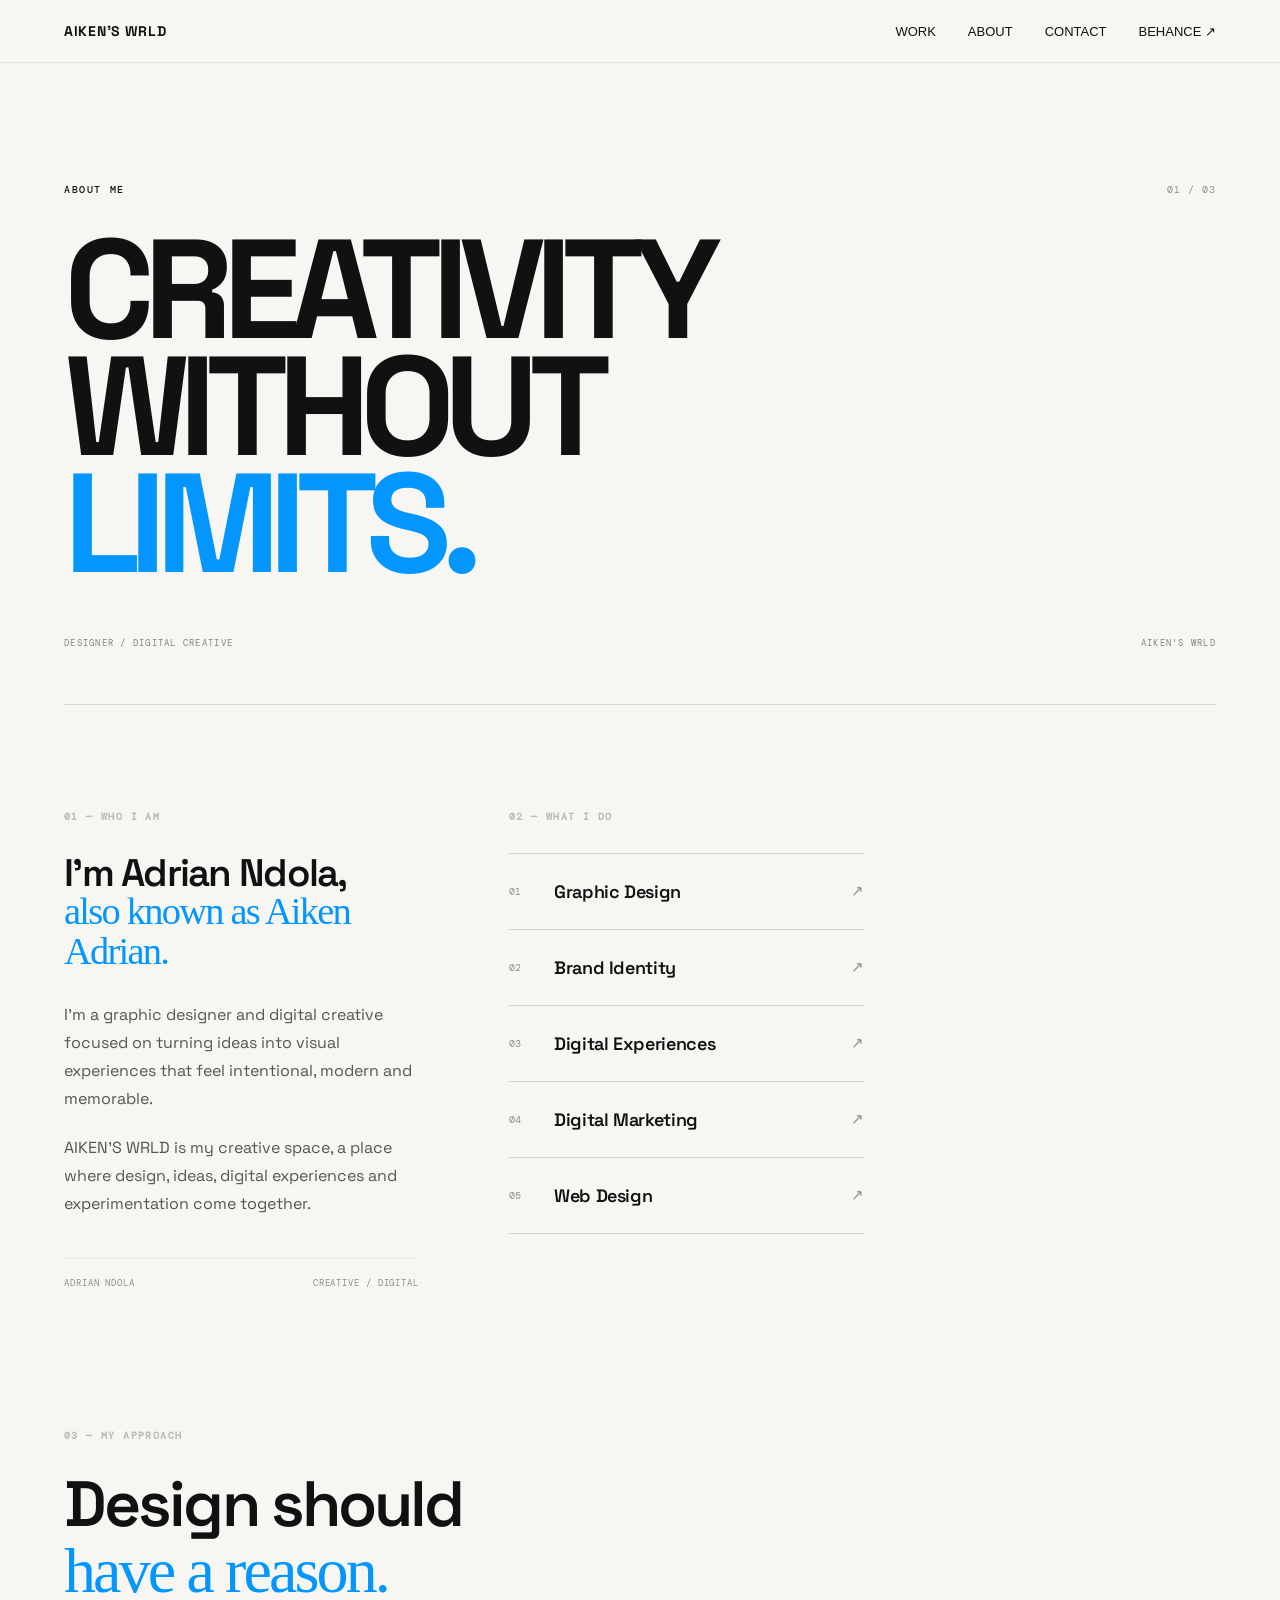
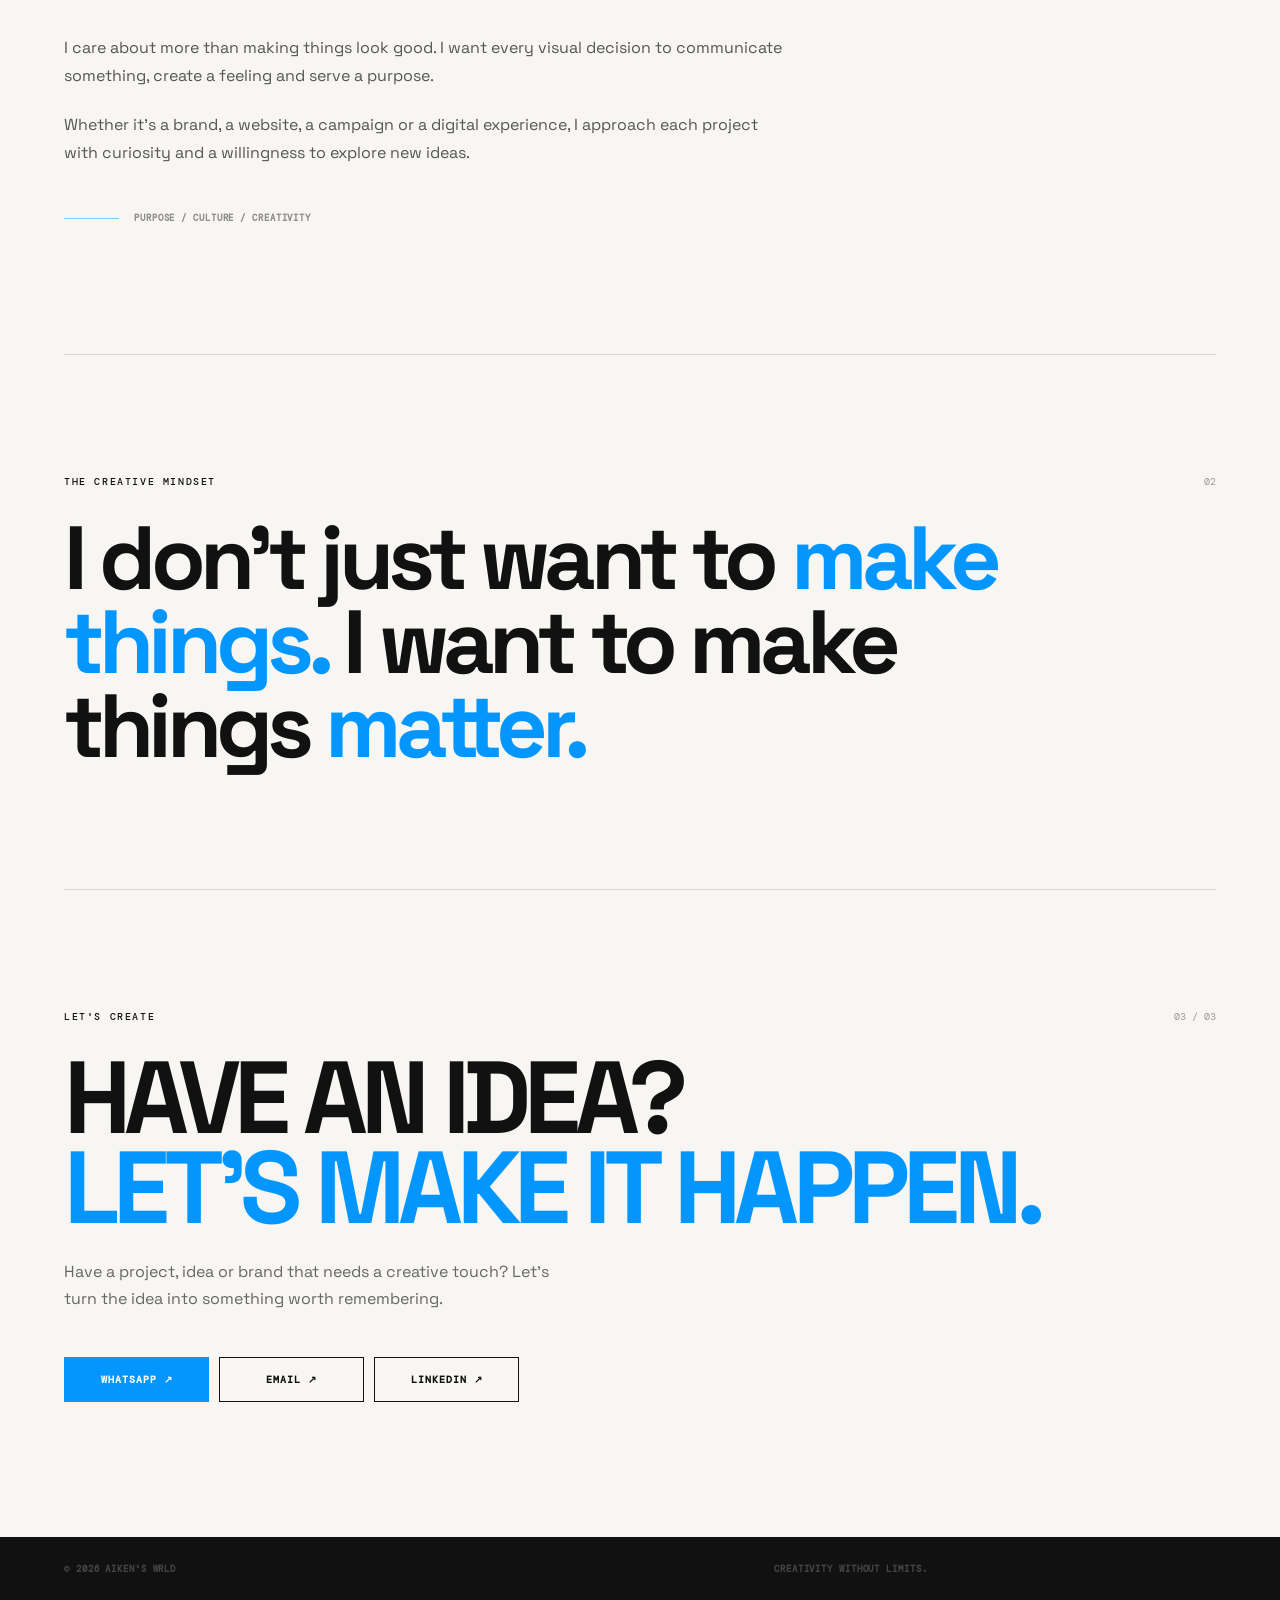
==== about.html @ 43f6fae1 "Add files via upload" ====
<!DOCTYPE html>
<html lang="en">

<head>

    <meta charset="UTF-8">

    <meta name="viewport" content="width=device-width, initial-scale=1.0">

    <title>About — AIKEN'S WRLD</title>

    <meta
        name="description"
        content="About Adrian Ndola — graphic designer and digital creative behind AIKEN'S WRLD."
    >

    <link rel="preconnect" href="https://fonts.googleapis.com">
    <link rel="preconnect" href="https://fonts.gstatic.com" crossorigin>

    <link
        href="https://fonts.googleapis.com/css2?family=DM+Mono:wght@400;500&family=Space+Grotesk:wght@400;500;600;700&display=swap"
        rel="stylesheet"
    >

    <link rel="stylesheet" href="style.css">

</head>


<body>

    <!-- =========================
         NAVIGATION
    ========================= -->

    <header class="navbar">

        <a href="index.html" class="logo">
            <span>AIKEN'S WRLD</span>
        </a>

        <nav>

            <a href="index.html">
                WORK
            </a>

            <a href="about.html" class="active">
                ABOUT
            </a>

            <a href="contact.html">
                CONTACT
            </a>

            <a
                href="https://www.behance.net/adrianndola"
                target="_blank"
                rel="noopener noreferrer"
            >
                BEHANCE ↗
            </a>

        </nav>

    </header>


    <!-- =========================
         ABOUT PAGE
    ========================= -->

    <main>

        <section class="about-page">

            <!-- HERO -->

            <div class="about-intro">

                <div class="intro-top">

                    <p class="eyebrow">
                        ABOUT ME
                    </p>

                    <span class="intro-number">
                        01 / 03
                    </span>

                </div>

                <h1>
                    CREATIVITY<br>
                    WITHOUT<br>
                    <em>LIMITS.</em>
                </h1>

                <div class="intro-bottom">

                    <p>
                        DESIGNER / DIGITAL CREATIVE
                    </p>

                    <span>
                        AIKEN'S WRLD
                    </span>

                </div>

            </div>


            <!-- CONTENT -->

            <div class="about-content">


                <!-- WHO I AM -->

                <div class="about-block who-block">

                    <p class="about-label">
                        01 — WHO I AM
                    </p>

                    <h2>
                        I'm Adrian Ndola,
                        <em>also known as Aiken Adrian.</em>
                    </h2>

                    <p>
                        I'm a graphic designer and digital creative focused on
                        turning ideas into visual experiences that feel
                        intentional, modern and memorable.
                    </p>

                    <p>
                        AIKEN'S WRLD is my creative space, a place where
                        design, ideas, digital experiences and experimentation
                        come together.
                    </p>

                    <div class="signature-line">

                        <span>
                            ADRIAN NDOLA
                        </span>

                        <span>
                            CREATIVE / DIGITAL
                        </span>

                    </div>

                </div>


                <!-- WHAT I DO -->

                <div class="about-block">

                    <p class="about-label">
                        02 — WHAT I DO
                    </p>

                    <div class="skills">

                        <div class="skill">

                            <span>01</span>

                            <h3>
                                Graphic Design
                            </h3>

                            <span class="skill-arrow">
                                ↗
                            </span>

                        </div>


                        <div class="skill">

                            <span>02</span>

                            <h3>
                                Brand Identity
                            </h3>

                            <span class="skill-arrow">
                                ↗
                            </span>

                        </div>


                        <div class="skill">

                            <span>03</span>

                            <h3>
                                Digital Experiences
                            </h3>

                            <span class="skill-arrow">
                                ↗
                            </span>

                        </div>


                        <div class="skill">

                            <span>04</span>

                            <h3>
                                Digital Marketing
                            </h3>

                            <span class="skill-arrow">
                                ↗
                            </span>

                        </div>


                        <div class="skill">

                            <span>05</span>

                            <h3>
                                Web Design
                            </h3>

                            <span class="skill-arrow">
                                ↗
                            </span>

                        </div>

                    </div>

                </div>


                <!-- APPROACH -->

                <div class="about-block approach-block">

                    <p class="about-label">
                        03 — MY APPROACH
                    </p>

                    <h2>
                        Design should
                        <em>have a reason.</em>
                    </h2>

                    <p>
                        I care about more than making things look good.
                        I want every visual decision to communicate something,
                        create a feeling and serve a purpose.
                    </p>

                    <p>
                        Whether it's a brand, a website, a campaign or a
                        digital experience, I approach each project with
                        curiosity and a willingness to explore new ideas.
                    </p>

                    <div class="approach-line">

                        <span></span>

                        <strong>
                            PURPOSE / CULTURE / CREATIVITY
                        </strong>

                    </div>

                </div>

            </div>

        </section>


        <!-- =========================
             CREATIVE STATEMENT
        ========================= -->

        <section class="statement">

            <div class="statement-number">
                02
            </div>

            <p class="eyebrow">
                THE CREATIVE MINDSET
            </p>

            <h2>
                I don't just want to
                <em>make things.</em>
                I want to make things
                <em>matter.</em>
            </h2>

        </section>


        <!-- =========================
             CTA
        ========================= -->

        <section class="about-cta">

            <div class="cta-top">

                <p class="eyebrow">
                    LET'S CREATE
                </p>

                <span>
                    03 / 03
                </span>

            </div>

            <h2>
                HAVE AN IDEA?<br>
                <em>LET'S MAKE IT HAPPEN.</em>
            </h2>

            <p class="cta-description">
                Have a project, idea or brand that needs a creative touch?
                Let's turn the idea into something worth remembering.
            </p>

            <div class="cta-buttons">

                <a
                    href="https://wa.me/254794624359"
                    target="_blank"
                    rel="noopener noreferrer"
                    class="cta-button primary"
                >
                    WHATSAPP ↗
                </a>


                <a
                    href="mailto:thecreativeaiken@gmail.com?subject=Project Inquiry"
                    class="cta-button"
                >
                    EMAIL ↗
                </a>


                <a
                    href="https://www.linkedin.com/in/adrian-ndola-awour-3a61433a2/"
                    target="_blank"
                    rel="noopener noreferrer"
                    class="cta-button"
                >
                    LINKEDIN ↗
                </a>

            </div>

        </section>

    </main>


    <!-- =========================
         FOOTER
    ========================= -->

    <footer>

        <p>
            © 2026 AIKEN'S WRLD
        </p>

        <p>
            CREATIVITY WITHOUT LIMITS.
        </p>

        <a href="index.html">
            BACK TO WORK ↑
        </a>

    </footer>


    <!-- =========================
         ABOUT PAGE STYLES
    ========================= -->

    <style>

        /* =========================
           PAGE BASE
        ========================= */

        .about-page {
            width: 90%;
            max-width: 1280px;
            margin: 0 auto;
            padding: 120px 0 130px;
        }


        /* =========================
           NAVIGATION
        ========================= */

        .navbar nav a {
            transition:
                opacity 0.3s ease,
                color 0.3s ease;
        }

        .navbar nav a:hover {
            opacity: 1;
        }

        .navbar nav a.active {
            opacity: 1;
            position: relative;
        }

        .navbar nav a.active::after {
            content: "";
            position: absolute;
            left: 0;
            right: 0;
            bottom: -7px;
            height: 1px;
            background: #0396ff;
        }


        /* =========================
           HERO
        ========================= */

        .about-intro {
            position: relative;
            border-bottom: 1px solid rgba(17, 17, 17, 0.14);
            padding-bottom: 55px;
            margin-bottom: 105px;
        }

        .intro-top,
        .intro-bottom {
            display: flex;
            align-items: center;
            justify-content: space-between;
        }

        .eyebrow,
        .about-label,
        .intro-number,
        .intro-bottom,
        .signature-line,
        .approach-line,
        .statement-number,
        .cta-top span {
            font-family: "DM Mono", monospace;
        }

        .eyebrow {
            margin: 0;
            font-size: 10px;
            letter-spacing: 0.16em;
            font-weight: 500;
        }

        .intro-number {
            font-size: 10px;
            letter-spacing: 0.1em;
            opacity: 0.45;
        }

        .about-intro h1 {
            margin: 35px 0 55px;

            font-family: "Space Grotesk", sans-serif;
            font-size: clamp(65px, 11vw, 165px);
            line-height: 0.83;
            letter-spacing: -0.075em;
            font-weight: 700;
        }

        .about-intro h1 em {
            color: #0396ff;
            font-style: normal;
        }

        .intro-bottom {
            font-size: 9px;
            letter-spacing: 0.14em;
            opacity: 0.5;
        }

        .intro-bottom p {
            margin: 0;
        }


        /* =========================
           CONTENT GRID
        ========================= */

        .about-content {
            display: grid;
            grid-template-columns: 1fr 1fr;
            gap: 115px 90px;
        }

        .about-block {
            max-width: 560px;
        }

        .about-label {
            margin: 0 0 30px;
            font-size: 10px;
            letter-spacing: 0.14em;
            opacity: 0.45;
        }

        .about-block h2 {
            margin: 0 0 30px;

            font-family: "Space Grotesk", sans-serif;
            font-size: clamp(31px, 3vw, 43px);
            line-height: 1.03;
            letter-spacing: -0.045em;
            font-weight: 600;
        }

        .about-block h2 em {
            color: #0396ff;
            font-style: normal;
        }

        .about-block p:not(.about-label) {
            margin: 0 0 21px;

            font-family: "Space Grotesk", sans-serif;
            font-size: 16px;
            line-height: 1.75;
            color: #555;
        }


        /* =========================
           SIGNATURE
        ========================= */

        .signature-line {
            display: flex;
            justify-content: space-between;
            gap: 20px;

            margin-top: 40px;
            padding-top: 18px;

            border-top: 1px solid rgba(17, 17, 17, 0.12);

            font-size: 9px;
            letter-spacing: 0.1em;
            opacity: 0.45;
        }


        /* =========================
           SKILLS
        ========================= */

        .skills {
            border-top: 1px solid rgba(17, 17, 17, 0.15);
        }

        .skill {
            display: grid;
            grid-template-columns: 45px 1fr 25px;
            align-items: center;

            min-height: 76px;

            border-bottom: 1px solid rgba(17, 17, 17, 0.15);

            transition:
                padding 0.35s ease,
                background 0.35s ease;
        }

        .skill:hover {
            padding-left: 14px;
            padding-right: 14px;
            background: #111;
            color: #fff;
        }

        .skill > span:first-child {
            font-family: "DM Mono", monospace;
            font-size: 10px;
            opacity: 0.45;
        }

        .skill h3 {
            margin: 0;

            font-family: "Space Grotesk", sans-serif;
            font-size: 18px;
            font-weight: 600;
            letter-spacing: -0.02em;
        }

        .skill-arrow {
            font-family: "DM Mono", monospace;
            font-size: 15px;
            text-align: right;
            opacity: 0.45;
            transition: transform 0.3s ease;
        }

        .skill:hover .skill-arrow {
            transform: translate(3px, -3px);
            opacity: 1;
        }


        /* =========================
           APPROACH
        ========================= */

        .approach-block {
            grid-column: 1 / -1;
            max-width: 720px;
            padding-top: 25px;
        }

        .approach-block h2 {
            font-size: clamp(42px, 5vw, 68px);
            max-width: 700px;
        }

        .approach-line {
            display: flex;
            align-items: center;
            gap: 15px;

            margin-top: 45px;

            font-size: 9px;
            letter-spacing: 0.1em;
            opacity: 0.45;
        }

        .approach-line span {
            width: 55px;
            height: 1px;
            background: #0396ff;
        }


        /* =========================
           STATEMENT
        ========================= */

        .statement {
            position: relative;

            width: 90%;
            max-width: 1280px;
            margin: 0 auto;

            padding: 120px 0;

            border-top: 1px solid rgba(17, 17, 17, 0.14);
            border-bottom: 1px solid rgba(17, 17, 17, 0.14);
        }

        .statement-number {
            position: absolute;
            top: 120px;
            right: 0;

            font-size: 10px;
            opacity: 0.4;
        }

        .statement h2 {
            max-width: 950px;
            margin: 28px 0 0;

            font-family: "Space Grotesk", sans-serif;
            font-size: clamp(45px, 7vw, 100px);
            line-height: 0.94;
            letter-spacing: -0.065em;
        }

        .statement h2 em {
            color: #0396ff;
            font-style: normal;
        }


        /* =========================
           CTA
        ========================= */

        .about-cta {
            width: 90%;
            max-width: 1280px;
            margin: 0 auto;

            padding: 120px 0 135px;
        }

        .cta-top {
            display: flex;
            align-items: center;
            justify-content: space-between;
        }

        .cta-top span {
            font-size: 10px;
            opacity: 0.4;
        }

        .about-cta h2 {
            margin: 30px 0 25px;

            font-family: "Space Grotesk", sans-serif;
            font-size: clamp(50px, 8vw, 115px);
            line-height: 0.88;
            letter-spacing: -0.065em;
        }

        .about-cta h2 em {
            color: #0396ff;
            font-style: normal;
        }

        .cta-description {
            max-width: 520px;
            margin: 0 0 45px;

            font-family: "Space Grotesk", sans-serif;
            font-size: 16px;
            line-height: 1.7;
            color: #666;
        }

        .cta-buttons {
            display: flex;
            flex-wrap: wrap;
            gap: 10px;
        }

        .cta-button {
            display: inline-flex;
            align-items: center;
            justify-content: center;

            min-width: 145px;

            padding: 15px 22px;

            border: 1px solid #111;

            color: #111;

            font-family: "DM Mono", monospace;
            font-size: 10px;
            letter-spacing: 0.1em;
            text-decoration: none;

            transition:
                background 0.3s ease,
                color 0.3s ease,
                transform 0.3s ease;
        }

        .cta-button:hover {
            background: #111;
            color: #fff;
            transform: translateY(-3px);
        }

        .cta-button.primary {
            background: #0396ff;
            border-color: #0396ff;
            color: #fff;
        }

        .cta-button.primary:hover {
            background: #111;
            border-color: #111;
        }


        /* =========================
           FOOTER
        ========================= */

        footer {
            display: grid !important;
            grid-template-columns: 1fr 1fr auto;
            align-items: center;
            gap: 30px;

            padding: 25px 5vw !important;

            border-top: 1px solid rgba(17, 17, 17, 0.1);
        }

        footer p {
            margin: 0;
            font-family: "DM Mono", monospace;
            font-size: 9px;
            letter-spacing: 0.1em;
            opacity: 0.5;
        }

        footer p:nth-child(2) {
            text-align: center;
        }

        footer a {
            font-family: "DM Mono", monospace;
            font-size: 9px;
            letter-spacing: 0.1em;
            color: #111;
            text-decoration: none;
            transition: color 0.3s ease;
        }

        footer a:hover {
            color: #0396ff;
        }


        /* =========================
           TABLET / MOBILE
        ========================= */

        @media (max-width: 800px) {

            .about-page {
                width: 90%;
                padding: 80px 0 90px;
            }

            .about-intro {
                padding-bottom: 45px;
                margin-bottom: 70px;
            }

            .about-intro h1 {
                margin: 30px 0 45px;
                font-size: clamp(55px, 15vw, 100px);
                line-height: 0.86;
            }

            .about-content {
                grid-template-columns: 1fr;
                gap: 70px;
            }

            .approach-block {
                grid-column: auto;
                padding-top: 0;
            }

            .statement {
                width: 90%;
                padding: 85px 0;
            }

            .statement-number {
                top: 85px;
            }

            .statement h2 {
                font-size: clamp(43px, 10vw, 75px);
            }

            .about-cta {
                width: 90%;
                padding: 90px 0 100px;
            }

            .about-cta h2 {
                font-size: clamp(45px, 11vw, 75px);
            }

            footer {
                grid-template-columns: 1fr;
                gap: 12px;
                padding: 25px 5vw !important;
            }

            footer p:nth-child(2) {
                text-align: left;
            }

        }


        /* =========================
           SMALL PHONES
        ========================= */

        @media (max-width: 480px) {

            .about-page {
                padding-top: 55px;
            }

            .intro-top,
            .intro-bottom,
            .cta-top {
                gap: 15px;
            }

            .about-intro h1 {
                font-size: 18vw;
                letter-spacing: -0.07em;
            }

            .intro-bottom {
                font-size: 8px;
            }

            .about-block h2 {
                font-size: 29px;
            }

            .about-block p:not(.about-label) {
                font-size: 15px;
                line-height: 1.7;
            }

            .skill {
                grid-template-columns: 35px 1fr 20px;
                min-height: 68px;
            }

            .skill h3 {
                font-size: 16px;
            }

            .statement {
                padding: 70px 0;
            }

            .statement-number {
                top: 70px;
            }

            .statement h2 {
                font-size: 13vw;
            }

            .about-cta {
                padding: 75px 0 85px;
            }

            .about-cta h2 {
                font-size: 13vw;
            }

            .cta-description {
                font-size: 15px;
            }

            .cta-buttons {
                flex-direction: column;
                gap: 8px;
            }

            .cta-button {
                width: 100%;
            }

        }

    </style>

</body>

</html>
---- style.css ----
/* =========================================
   AIKEN'S WRLD — WEB PORTFOLIO
   ========================================= */

:root {
    --black: #111111;
    --white: #ffffff;
    --cream: #f7f6f2;
    --gray: #777777;
    --light-gray: #e8e8e8;
    --blue: #0396ff;
}


/* =========================================
   RESET
   ========================================= */

* {
    margin: 0;
    padding: 0;
    box-sizing: border-box;
}

html {
    scroll-behavior: smooth;
}

body {
    font-family: "DM Sans", sans-serif;
    background: var(--cream);
    color: var(--black);
    overflow-x: hidden;
}

a {
    color: inherit;
    text-decoration: none;
}

img {
    max-width: 100%;
    display: block;
}


/* =========================================
   CURSOR
   ========================================= */

.cursor-glow {
    position: fixed;
    width: 18px;
    height: 18px;
    border-radius: 50%;
    background: rgba(3, 150, 255, 0.25);
    pointer-events: none;
    transform: translate(-50%, -50%);
    z-index: 9999;
    mix-blend-mode: multiply;
}


/* =========================================
   NAVIGATION
   ========================================= */

.navbar {
    position: sticky;
    top: 0;
    z-index: 1000;

    width: 100%;

    display: flex;
    align-items: center;
    justify-content: space-between;

    padding: 22px 5vw;

    background: rgba(247, 246, 242, 0.88);

    backdrop-filter: blur(14px);
    -webkit-backdrop-filter: blur(14px);

    border-bottom: 1px solid rgba(17, 17, 17, 0.08);
}

.logo {
    display: flex;
    align-items: center;
    gap: 10px;

    font-family: "Space Grotesk", sans-serif;
    font-size: 14px;
    font-weight: 700;

    letter-spacing: 0.05em;
}

.logo-circle {
    width: 31px;
    height: 31px;

    display: flex;
    align-items: center;
    justify-content: center;

    border-radius: 50%;

    background: var(--black);
    color: var(--white);

    font-family: "Space Grotesk", sans-serif;
    font-weight: 700;
}

.navbar nav {
    display: flex;
    align-items: center;
    gap: 32px;
}

.navbar nav a {
    position: relative;

    font-size: 13px;
    font-weight: 500;

    transition: 0.3s ease;
}

.navbar nav a::after {
    content: "";

    position: absolute;
    left: 0;
    bottom: -6px;

    width: 0;
    height: 1px;

    background: var(--black);

    transition: width 0.3s ease;
}

.navbar nav a:hover::after {
    width: 100%;
}


/* =========================================
   HERO
   ========================================= */

.hero {
    min-height: 88vh;

    display: flex;
    flex-direction: column;
    justify-content: center;

    padding: 100px 8vw 80px;

    position: relative;
}

.hero-label {
    display: flex;
    align-items: center;
    gap: 10px;

    font-size: 11px;
    font-weight: 600;

    letter-spacing: 0.18em;

    margin-bottom: 28px;
}

.hero-label span {
    width: 8px;
    height: 8px;

    border-radius: 50%;

    background: var(--blue);
}

.hero h1 {
    max-width: 900px;

    font-family: "Space Grotesk", sans-serif;

    font-size: clamp(60px, 9vw, 145px);

    line-height: 0.9;

    letter-spacing: -0.065em;

    font-weight: 600;
}

.hero h1 em {
    font-family: Georgia, serif;

    font-weight: 400;

    letter-spacing: -0.06em;
}

.hero-description {
    max-width: 520px;

    margin-top: 40px;

    color: var(--gray);

    font-size: 17px;

    line-height: 1.7;
}

.hero-description strong {
    color: var(--black);
}

.hero-buttons {
    display: flex;
    align-items: center;

    gap: 30px;

    margin-top: 35px;
}

.primary-button {
    display: inline-flex;
    align-items: center;

    gap: 20px;

    padding: 15px 22px;

    background: var(--black);
    color: var(--white);

    font-size: 13px;
    font-weight: 600;

    transition: 0.3s ease;
}

.primary-button:hover {
    background: var(--blue);

    transform: translateY(-3px);
}

.primary-button span {
    font-size: 18px;
}

.secondary-link {
    font-size: 13px;
    font-weight: 600;

    border-bottom: 1px solid var(--black);

    padding-bottom: 5px;

    transition: 0.3s ease;
}

.secondary-link:hover {
    color: var(--blue);

    border-color: var(--blue);
}

.scroll-text {
    position: absolute;

    bottom: 35px;
    left: 8vw;

    font-size: 10px;

    font-weight: 600;

    letter-spacing: 0.16em;

    color: var(--gray);
}


/* =========================================
   WORK SECTION
   ========================================= */

.work {
    padding: 120px 8vw;

    background: var(--white);
}

.section-header {
    display: flex;

    justify-content: space-between;

    align-items: flex-end;

    gap: 50px;

    margin-bottom: 80px;
}

.section-label {
    display: block;

    margin-bottom: 20px;

    font-size: 10px;

    font-weight: 700;

    letter-spacing: 0.16em;

    color: var(--gray);
}

.section-header h2 {
    font-family: "Space Grotesk", sans-serif;

    font-size: clamp(42px, 6vw, 82px);

    line-height: 0.95;

    letter-spacing: -0.05em;
}

.section-header h2 em {
    font-family: Georgia, serif;

    font-weight: 400;
}

.section-header > p {
    max-width: 330px;

    font-size: 14px;

    line-height: 1.7;

    color: var(--gray);
}


/* =========================================
   PROJECT GRID
   ========================================= */

.projects {
    display: grid;

    grid-template-columns: repeat(2, minmax(0, 1fr));

    gap: 85px 30px;
}


/* =========================================
   PROJECT
   ========================================= */

.project {
    position: relative;

    opacity: 0;

    transform: translateY(35px);

    transition:
        opacity 0.8s ease,
        transform 0.8s ease;
}

.project.show {
    opacity: 1;

    transform: translateY(0);
}

.project-number {
    margin-bottom: 15px;

    font-family: "Space Grotesk", sans-serif;

    font-size: 11px;

    font-weight: 600;

    color: var(--gray);
}


/* =========================================
   WEBSITE PREVIEW
   ========================================= */

.website-preview {
    width: 100%;

    aspect-ratio: 16 / 10;

    position: relative;

    overflow: hidden;

    border-radius: 3px;

    background: #111111;

    box-shadow:
        0 20px 45px rgba(0, 0, 0, 0.12);

    transition:
        transform 0.5s ease,
        box-shadow 0.5s ease;
}

.project:hover .website-preview {
    transform: translateY(-8px);

    box-shadow:
        0 28px 55px rgba(0, 0, 0, 0.18);
}


/* =========================================
   BROWSER BAR
   ========================================= */

.browser-bar {
    height: 42px;

    position: absolute;

    top: 0;
    left: 0;
    right: 0;

    z-index: 10;

    display: flex;

    align-items: center;

    padding: 0 15px;

    background: rgba(255, 255, 255, 0.98);

    border-bottom:
        1px solid rgba(17, 17, 17, 0.1);
}

.browser-dots {
    display: flex;

    align-items: center;

    gap: 6px;

    margin-right: 15px;
}

.browser-dots span {
    width: 7px;
    height: 7px;

    border-radius: 50%;

    background: #c9c9c9;
}


/* =========================================
   BRIGHT WEBSITE TITLES
   ========================================= */

.browser-bar small {
    font-size: 10px;

    color: #111111;

    font-weight: 600;

    letter-spacing: 0.01em;

    white-space: nowrap;

    overflow: hidden;

    text-overflow: ellipsis;
}


/* =========================================
   WEBSITE SCREENSHOTS
   ========================================= */

.preview-content {
    width: 100%;
    height: 100%;

    position: relative;

    overflow: hidden;

    display: block;

    padding-top: 42px;
}

.preview-content img {
    width: 100%;

    height: calc(100% - 42px);

    display: block;

    object-fit: cover;

    object-position: top center;

    transform: scale(1);

    transition:
        transform 0.7s ease;
}

.project:hover .preview-content img {
    transform: scale(1.035);
}


/* =========================================
   SCREENSHOT POSITIONING
   ========================================= */

.palace .preview-content img {
    object-position: top center;
}

.ranjos .preview-content img {
    object-position: top center;
}

.marketplace .preview-content img {
    object-position: top center;
}

.agency .preview-content img {
    object-position: top center;
}

.burger .preview-content img {
    object-position: top center;
}

.nova .preview-content img {
    object-position: top center;
}


/* =========================================
   PROJECT INFORMATION
   ========================================= */

.project-info {
    display: flex;

    align-items: flex-end;

    justify-content: space-between;

    gap: 25px;

    margin-top: 20px;
}

.project-category {
    display: block;

    margin-bottom: 8px;

    font-size: 9px;

    font-weight: 700;

    letter-spacing: 0.13em;

    color: var(--gray);
}

.project-info h3 {
    font-family: "Space Grotesk", sans-serif;

    font-size: 24px;

    line-height: 1.1;

    letter-spacing: -0.04em;
}

.view-site {
    flex-shrink: 0;

    font-size: 12px;

    font-weight: 600;

    border-bottom: 1px solid var(--black);

    padding-bottom: 4px;

    transition: 0.3s ease;
}

.view-site:hover {
    color: var(--blue);

    border-color: var(--blue);
}


/* =========================================
   ABOUT
   ========================================= */

.about {
    display: grid;

    grid-template-columns: 0.4fr 1fr;

    gap: 80px;

    padding: 150px 8vw;

    background: var(--cream);
}

.about-label {
    font-size: 10px;

    font-weight: 700;

    letter-spacing: 0.16em;

    color: var(--gray);
}

.about-content {
    max-width: 800px;
}

.about-content h2 {
    font-family: "Space Grotesk", sans-serif;

    font-size: clamp(48px, 6vw, 85px);

    line-height: 0.95;

    letter-spacing: -0.055em;
}

.about-content h2 em {
    display: block;

    font-family: Georgia, serif;

    font-weight: 400;
}

.about-content > p {
    max-width: 650px;

    margin-top: 45px;

    font-size: 18px;

    line-height: 1.8;

    color: var(--gray);
}

.about-content > p strong {
    color: var(--black);
}

.about-links {
    display: flex;

    gap: 30px;

    margin-top: 35px;
}

.about-links a {
    font-size: 13px;

    font-weight: 600;

    border-bottom: 1px solid var(--black);

    padding-bottom: 5px;

    transition: 0.3s ease;
}

.about-links a:hover {
    color: var(--blue);

    border-color: var(--blue);
}


/* =========================================
   CTA
   ========================================= */

.cta {
    padding: 150px 8vw;

    background: var(--black);

    color: var(--white);

    text-align: center;
}

.cta > span {
    display: block;

    margin-bottom: 25px;

    font-size: 10px;

    font-weight: 700;

    letter-spacing: 0.18em;

    color: #999999;
}

.cta h2 {
    max-width: 1000px;

    margin: 0 auto;

    font-family: "Space Grotesk", sans-serif;

    font-size: clamp(48px, 7vw, 100px);

    line-height: 0.95;

    letter-spacing: -0.06em;
}

.cta h2 em {
    display: block;

    font-family: Georgia, serif;

    font-weight: 400;
}

.cta-contact {
    display: flex;

    justify-content: center;

    align-items: center;

    flex-wrap: wrap;

    gap: 15px;

    margin-top: 50px;
}

.cta-button {
    display: inline-flex;

    align-items: center;

    justify-content: center;

    padding: 15px 22px;

    border:
        1px solid rgba(255, 255, 255, 0.35);

    color: var(--white);

    font-size: 12px;

    font-weight: 600;

    transition:
        background 0.3s ease,
        color 0.3s ease,
        border-color 0.3s ease,
        transform 0.3s ease;
}

.cta-button:hover {
    background: var(--white);

    color: var(--black);

    border-color: var(--white);

    transform: translateY(-3px);
}


/* =========================================
   FOOTER
   ========================================= */

footer {
    display: flex;

    align-items: center;

    justify-content: space-between;

    gap: 25px;

    padding: 28px 8vw;

    background: var(--black);

    color: #777777;

    border-top:
        1px solid rgba(255, 255, 255, 0.1);

    font-size: 9px;

    font-weight: 600;

    letter-spacing: 0.1em;
}

footer a {
    color: var(--white);

    transition: 0.3s ease;
}

footer a:hover {
    color: var(--blue);
}


/* =========================================
   MOBILE
   ========================================= */

@media (max-width: 800px) {

    .navbar {
        padding: 18px 5vw;
    }

    .navbar nav {
        gap: 15px;
    }

    .navbar nav a {
        font-size: 11px;
    }

    .navbar nav a:nth-child(2) {
        display: none;
    }


    .hero {
        min-height: 82vh;

        padding: 80px 6vw 80px;
    }

    .hero h1 {
        font-size: clamp(52px, 15vw, 90px);
    }

    .hero-description {
        font-size: 15px;
    }

    .hero-buttons {
        flex-direction: column;

        align-items: flex-start;

        gap: 20px;
    }

    .scroll-text {
        left: 6vw;
    }


    .work {
        padding: 90px 6vw;
    }

    .section-header {
        flex-direction: column;

        align-items: flex-start;

        margin-bottom: 55px;
    }

    .section-header > p {
        max-width: 500px;
    }


    .projects {
        grid-template-columns: 1fr;

        gap: 65px;
    }


    .website-preview {
        aspect-ratio: 4 / 3;
    }

    .preview-content {
        padding-top: 42px;
    }

    .preview-content img {
        height: calc(100% - 42px);

        object-fit: cover;

        object-position: top center;
    }


    .project-info {
        align-items: flex-start;

        flex-direction: column;

        gap: 15px;
    }


    .about {
        grid-template-columns: 1fr;

        gap: 35px;

        padding: 100px 6vw;
    }

    .about-content > p {
        font-size: 16px;
    }


    .cta {
        padding: 100px 6vw;
    }

    .cta-contact {
        flex-direction: column;

        width: 100%;
    }

    .cta-button {
        width: 100%;

        max-width: 330px;
    }


    footer {
        flex-direction: column;

        align-items: flex-start;

        padding: 25px 6vw;
    }

}


/* =========================================
   SMALL PHONES
   ========================================= */

@media (max-width: 480px) {

    .navbar nav a:first-child {
        display: none;
    }

    .logo {
        font-size: 12px;
    }

    .logo-circle {
        width: 28px;
        height: 28px;
    }

    .hero {
        padding-top: 65px;
    }

    .hero h1 {
        font-size: 53px;
    }

    .section-header h2 {
        font-size: 45px;
    }

    .project-info h3 {
        font-size: 21px;
    }

    .website-preview {
        aspect-ratio: 4 / 3;
    }

    .browser-bar {
        height: 38px;
    }

    .browser-bar small {
        font-size: 9px;
        font-weight: 600;
    }

    .preview-content {
        padding-top: 38px;
    }

    .preview-content img {
        height: calc(100% - 38px);

        object-fit: cover;

        object-position: top center;
    }

}
/* =========================
   SHOW ABOUT ON MOBILE
========================= */

@media (max-width: 800px) {
    .navbar nav a:nth-child(2) {
        display: inline-flex !important;
    }
}
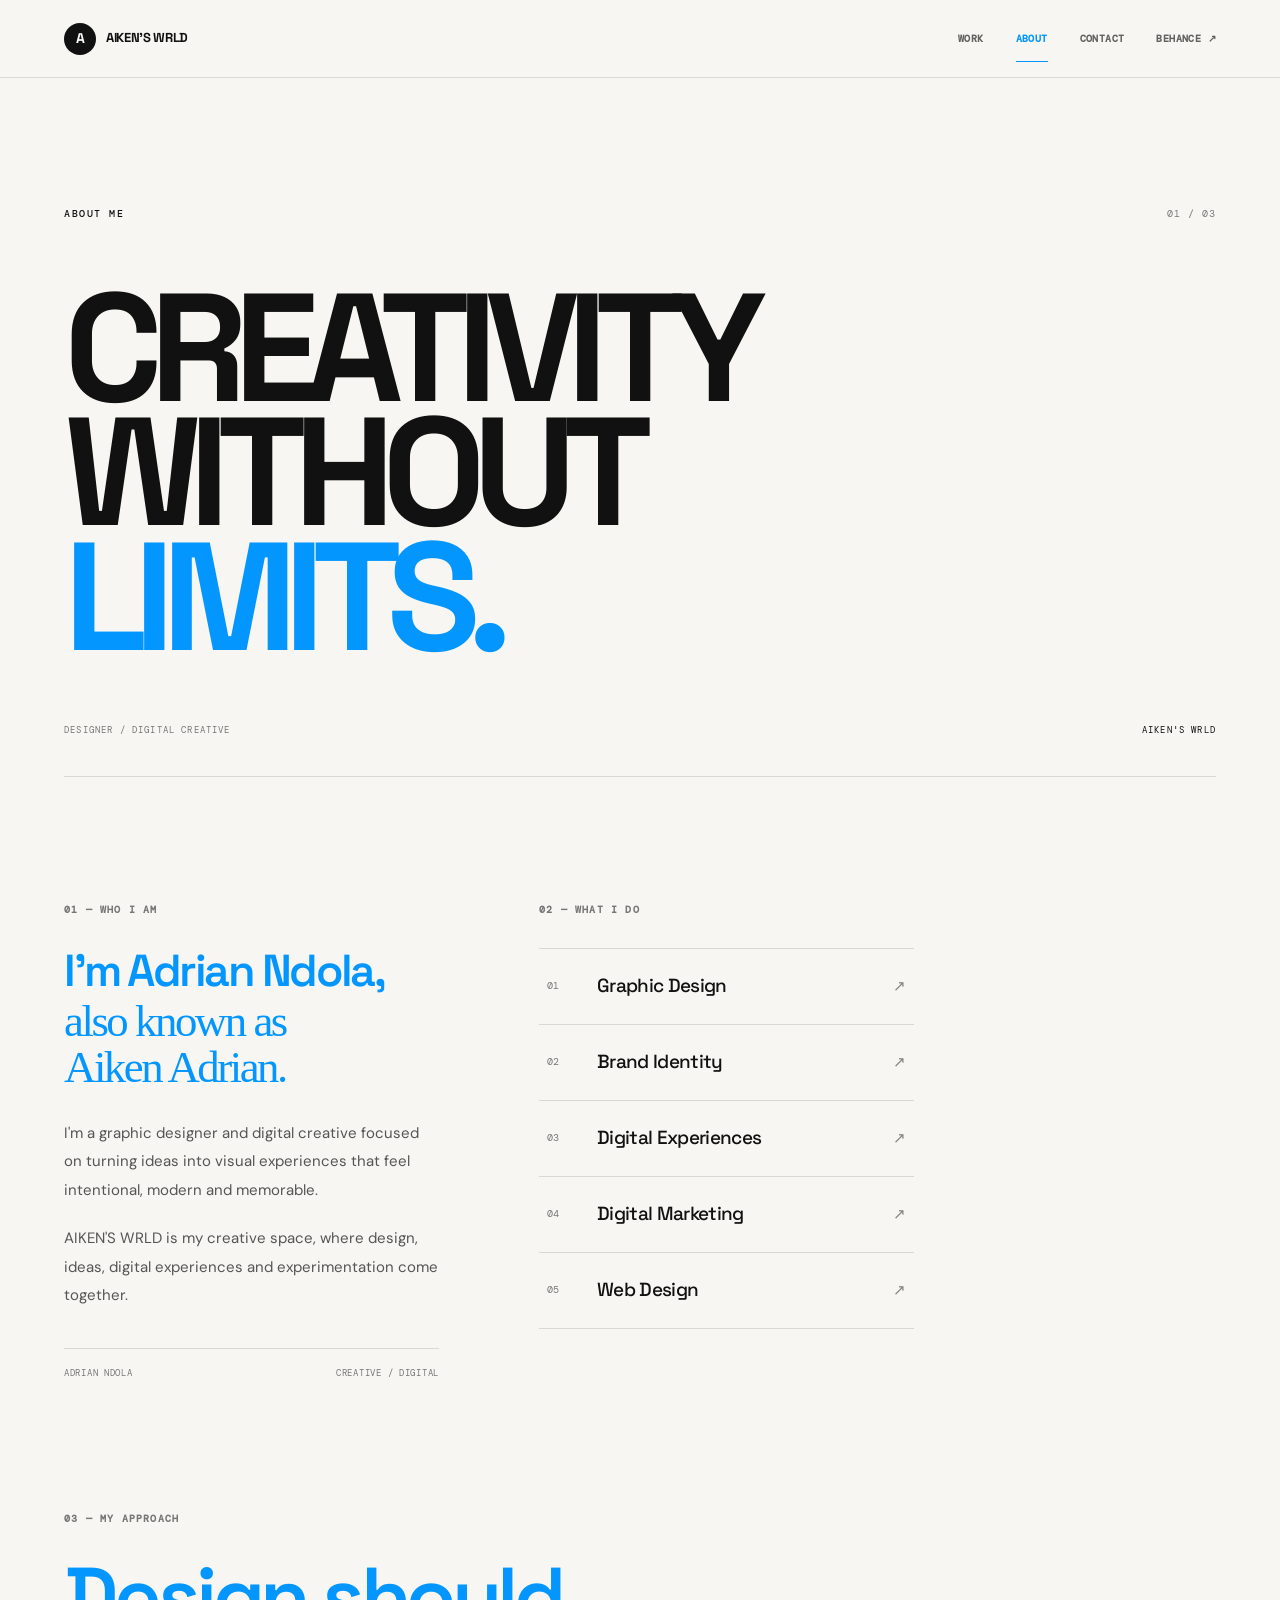
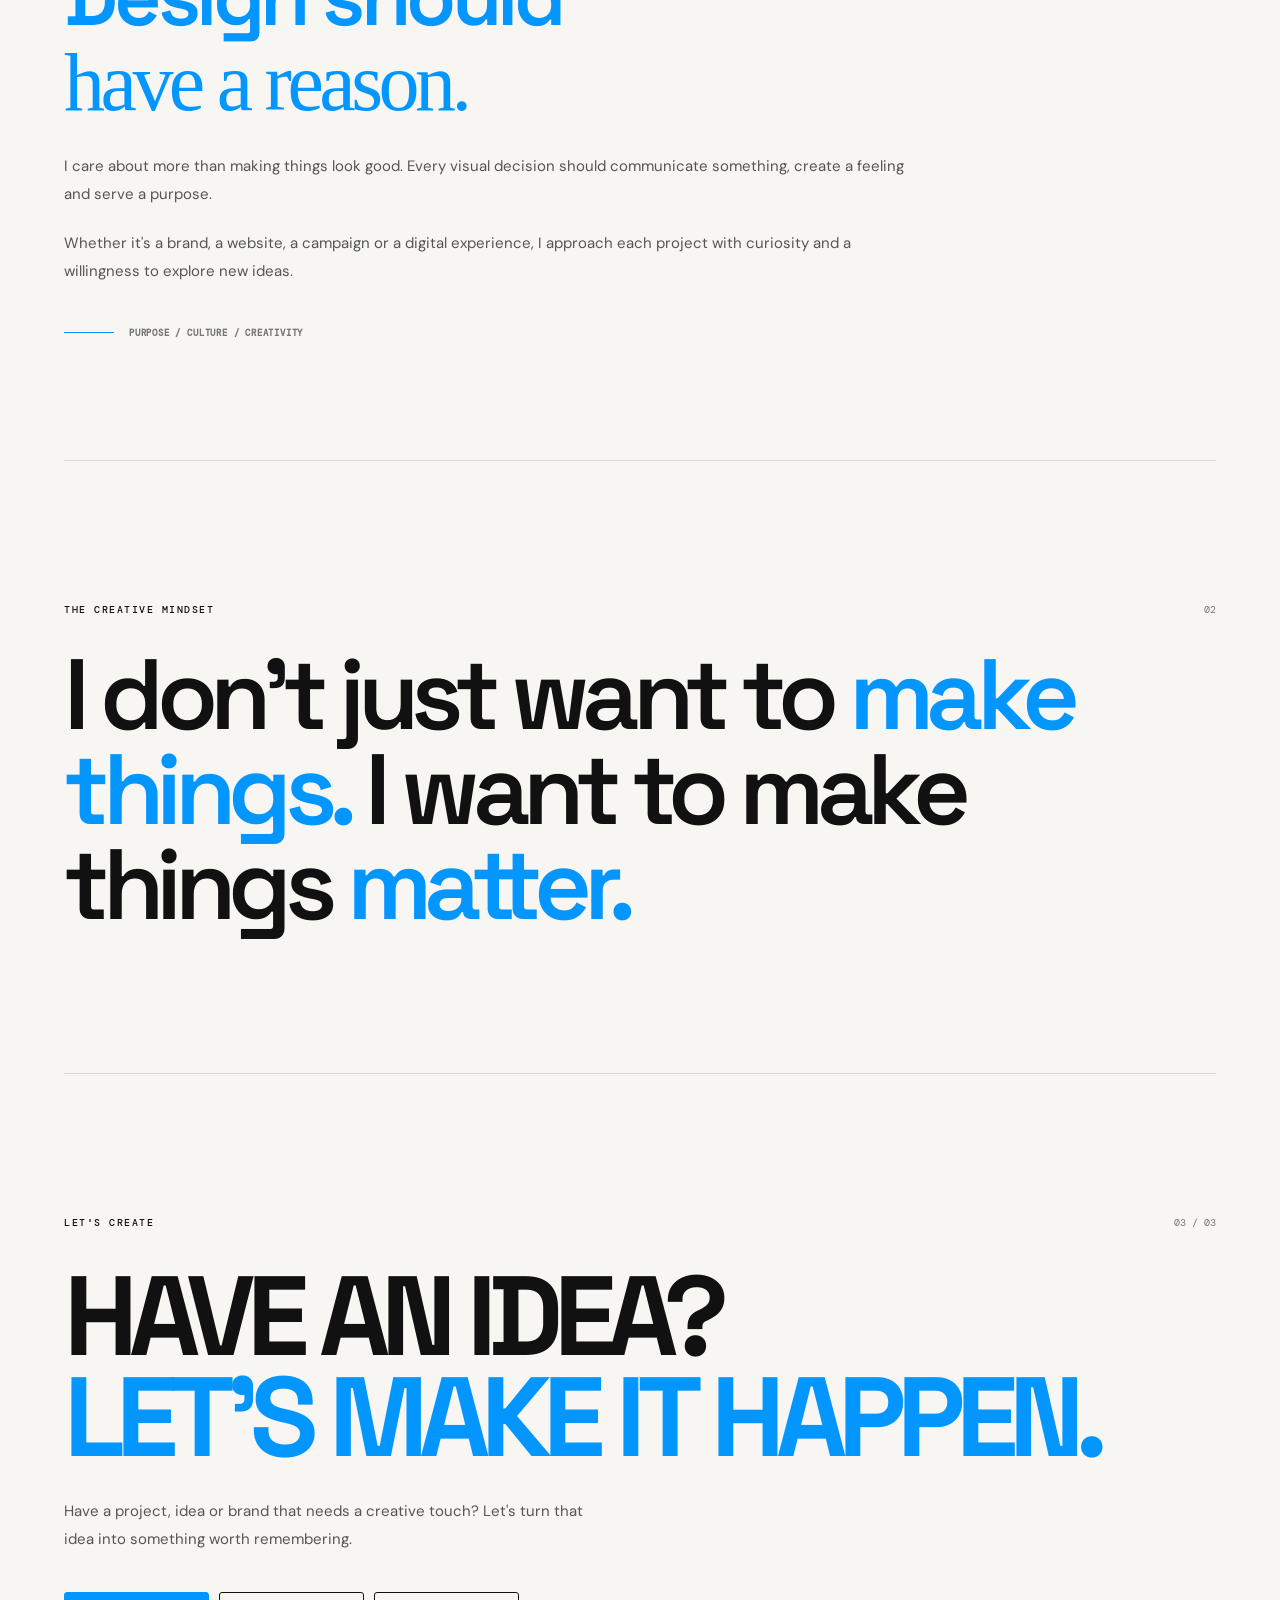
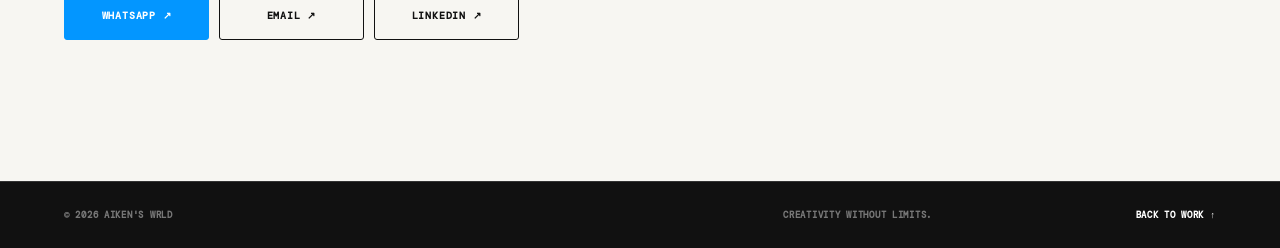
==== commit df45def2: "Add files via upload" ====
--- a/about.html
+++ b/about.html
@@ -1,466 +1,168 @@
+
 <!DOCTYPE html>
 <html lang="en">
-
 <head>
-
     <meta charset="UTF-8">
-
     <meta name="viewport" content="width=device-width, initial-scale=1.0">
-
-    <title>About — AIKEN'S WRLD</title>
-
-    <meta
-        name="description"
-        content="About Adrian Ndola — graphic designer and digital creative behind AIKEN'S WRLD."
-    >
+    <meta name="theme-color" content="#f7f6f2">
+
+    <title>About — AIKEN'S WRLD | Adrian Ndola</title>
+
+    <meta name="description"
+        content="Discover Adrian Ndola, the graphic designer and digital creative behind AIKEN'S WRLD. Explore creative direction, brand identity, web design and digital experiences.">
+
+    <meta name="author" content="Adrian Ndola">
+    <meta property="og:title" content="About — AIKEN'S WRLD">
+    <meta property="og:description"
+        content="Creativity without limits. Meet the creative behind AIKEN'S WRLD.">
+    <meta property="og:type" content="website">
 
     <link rel="preconnect" href="https://fonts.googleapis.com">
     <link rel="preconnect" href="https://fonts.gstatic.com" crossorigin>
 
-    <link
-        href="https://fonts.googleapis.com/css2?family=DM+Mono:wght@400;500&family=Space+Grotesk:wght@400;500;600;700&display=swap"
-        rel="stylesheet"
-    >
+    <link href="https://fonts.googleapis.com/css2?family=DM+Mono:wght@400;500&family=DM+Sans:wght@400;500;600;700&family=Space+Grotesk:wght@400;500;600;700&display=swap"
+        rel="stylesheet">
 
     <link rel="stylesheet" href="style.css">
 
-</head>
-
-
-<body>
-
-    <!-- =========================
-         NAVIGATION
-    ========================= -->
-
-    <header class="navbar">
-
-        <a href="index.html" class="logo">
-            <span>AIKEN'S WRLD</span>
-        </a>
-
-        <nav>
-
-            <a href="index.html">
-                WORK
-            </a>
-
-            <a href="about.html" class="active">
-                ABOUT
-            </a>
-
-            <a href="contact.html">
-                CONTACT
-            </a>
-
-            <a
-                href="https://www.behance.net/adrianndola"
-                target="_blank"
-                rel="noopener noreferrer"
-            >
-                BEHANCE ↗
-            </a>
-
-        </nav>
-
-    </header>
-
-
-    <!-- =========================
-         ABOUT PAGE
-    ========================= -->
-
-    <main>
-
-        <section class="about-page">
-
-            <!-- HERO -->
-
-            <div class="about-intro">
-
-                <div class="intro-top">
-
-                    <p class="eyebrow">
-                        ABOUT ME
-                    </p>
-
-                    <span class="intro-number">
-                        01 / 03
-                    </span>
-
-                </div>
-
-                <h1>
-                    CREATIVITY<br>
-                    WITHOUT<br>
-                    <em>LIMITS.</em>
-                </h1>
-
-                <div class="intro-bottom">
-
-                    <p>
-                        DESIGNER / DIGITAL CREATIVE
-                    </p>
-
-                    <span>
-                        AIKEN'S WRLD
-                    </span>
-
-                </div>
-
-            </div>
-
-
-            <!-- CONTENT -->
-
-            <div class="about-content">
-
-
-                <!-- WHO I AM -->
-
-                <div class="about-block who-block">
-
-                    <p class="about-label">
-                        01 — WHO I AM
-                    </p>
-
-                    <h2>
-                        I'm Adrian Ndola,
-                        <em>also known as Aiken Adrian.</em>
-                    </h2>
-
-                    <p>
-                        I'm a graphic designer and digital creative focused on
-                        turning ideas into visual experiences that feel
-                        intentional, modern and memorable.
-                    </p>
-
-                    <p>
-                        AIKEN'S WRLD is my creative space, a place where
-                        design, ideas, digital experiences and experimentation
-                        come together.
-                    </p>
-
-                    <div class="signature-line">
-
-                        <span>
-                            ADRIAN NDOLA
-                        </span>
-
-                        <span>
-                            CREATIVE / DIGITAL
-                        </span>
-
-                    </div>
-
-                </div>
-
-
-                <!-- WHAT I DO -->
-
-                <div class="about-block">
-
-                    <p class="about-label">
-                        02 — WHAT I DO
-                    </p>
-
-                    <div class="skills">
-
-                        <div class="skill">
-
-                            <span>01</span>
-
-                            <h3>
-                                Graphic Design
-                            </h3>
-
-                            <span class="skill-arrow">
-                                ↗
-                            </span>
-
-                        </div>
-
-
-                        <div class="skill">
-
-                            <span>02</span>
-
-                            <h3>
-                                Brand Identity
-                            </h3>
-
-                            <span class="skill-arrow">
-                                ↗
-                            </span>
-
-                        </div>
-
-
-                        <div class="skill">
-
-                            <span>03</span>
-
-                            <h3>
-                                Digital Experiences
-                            </h3>
-
-                            <span class="skill-arrow">
-                                ↗
-                            </span>
-
-                        </div>
-
-
-                        <div class="skill">
-
-                            <span>04</span>
-
-                            <h3>
-                                Digital Marketing
-                            </h3>
-
-                            <span class="skill-arrow">
-                                ↗
-                            </span>
-
-                        </div>
-
-
-                        <div class="skill">
-
-                            <span>05</span>
-
-                            <h3>
-                                Web Design
-                            </h3>
-
-                            <span class="skill-arrow">
-                                ↗
-                            </span>
-
-                        </div>
-
-                    </div>
-
-                </div>
-
-
-                <!-- APPROACH -->
-
-                <div class="about-block approach-block">
-
-                    <p class="about-label">
-                        03 — MY APPROACH
-                    </p>
-
-                    <h2>
-                        Design should
-                        <em>have a reason.</em>
-                    </h2>
-
-                    <p>
-                        I care about more than making things look good.
-                        I want every visual decision to communicate something,
-                        create a feeling and serve a purpose.
-                    </p>
-
-                    <p>
-                        Whether it's a brand, a website, a campaign or a
-                        digital experience, I approach each project with
-                        curiosity and a willingness to explore new ideas.
-                    </p>
-
-                    <div class="approach-line">
-
-                        <span></span>
-
-                        <strong>
-                            PURPOSE / CULTURE / CREATIVITY
-                        </strong>
-
-                    </div>
-
-                </div>
-
-            </div>
-
-        </section>
-
-
-        <!-- =========================
-             CREATIVE STATEMENT
-        ========================= -->
-
-        <section class="statement">
-
-            <div class="statement-number">
-                02
-            </div>
-
-            <p class="eyebrow">
-                THE CREATIVE MINDSET
-            </p>
-
-            <h2>
-                I don't just want to
-                <em>make things.</em>
-                I want to make things
-                <em>matter.</em>
-            </h2>
-
-        </section>
-
-
-        <!-- =========================
-             CTA
-        ========================= -->
-
-        <section class="about-cta">
-
-            <div class="cta-top">
-
-                <p class="eyebrow">
-                    LET'S CREATE
-                </p>
-
-                <span>
-                    03 / 03
-                </span>
-
-            </div>
-
-            <h2>
-                HAVE AN IDEA?<br>
-                <em>LET'S MAKE IT HAPPEN.</em>
-            </h2>
-
-            <p class="cta-description">
-                Have a project, idea or brand that needs a creative touch?
-                Let's turn the idea into something worth remembering.
-            </p>
-
-            <div class="cta-buttons">
-
-                <a
-                    href="https://wa.me/254794624359"
-                    target="_blank"
-                    rel="noopener noreferrer"
-                    class="cta-button primary"
-                >
-                    WHATSAPP ↗
-                </a>
-
-
-                <a
-                    href="mailto:thecreativeaiken@gmail.com?subject=Project Inquiry"
-                    class="cta-button"
-                >
-                    EMAIL ↗
-                </a>
-
-
-                <a
-                    href="https://www.linkedin.com/in/adrian-ndola-awour-3a61433a2/"
-                    target="_blank"
-                    rel="noopener noreferrer"
-                    class="cta-button"
-                >
-                    LINKEDIN ↗
-                </a>
-
-            </div>
-
-        </section>
-
-    </main>
-
-
-    <!-- =========================
-         FOOTER
-    ========================= -->
-
-    <footer>
-
-        <p>
-            © 2026 AIKEN'S WRLD
-        </p>
-
-        <p>
-            CREATIVITY WITHOUT LIMITS.
-        </p>
-
-        <a href="index.html">
-            BACK TO WORK ↑
-        </a>
-
-    </footer>
-
-
-    <!-- =========================
-         ABOUT PAGE STYLES
-    ========================= -->
-
     <style>
-
-        /* =========================
-           PAGE BASE
-        ========================= */
-
-        .about-page {
-            width: 90%;
-            max-width: 1280px;
-            margin: 0 auto;
-            padding: 120px 0 130px;
-        }
-
-
-        /* =========================
-           NAVIGATION
-        ========================= */
-
-        .navbar nav a {
-            transition:
-                opacity 0.3s ease,
-                color 0.3s ease;
-        }
-
-        .navbar nav a:hover {
-            opacity: 1;
-        }
-
-        .navbar nav a.active {
-            opacity: 1;
-            position: relative;
-        }
-
-        .navbar nav a.active::after {
-            content: "";
-            position: absolute;
-            left: 0;
-            right: 0;
-            bottom: -7px;
-            height: 1px;
-            background: #0396ff;
-        }
-
-
-        /* =========================
-           HERO
-        ========================= */
-
-        .about-intro {
-            position: relative;
-            border-bottom: 1px solid rgba(17, 17, 17, 0.14);
-            padding-bottom: 55px;
-            margin-bottom: 105px;
-        }
-
-        .intro-top,
-        .intro-bottom {
+        /* =========================================
+           AIKEN'S WRLD — PREMIUM ABOUT EXPERIENCE
+           Original brand colors preserved.
+           ========================================= */
+
+        :root {
+            --aw-black: #111111;
+            --aw-white: #ffffff;
+            --aw-cream: #f7f6f2;
+            --aw-gray: #777777;
+            --aw-light-gray: #e8e8e8;
+            --aw-blue: #0396ff;
+            --aw-border: rgba(17, 17, 17, 0.13);
+            --aw-mono: "DM Mono", monospace;
+            --aw-display: "Space Grotesk", sans-serif;
+            --aw-body: "DM Sans", sans-serif;
+        }
+
+        /* BASE */
+
+        html {
+            scroll-behavior: smooth;
+            scroll-padding-top: 90px;
+        }
+
+        body {
+            background: var(--aw-cream);
+            color: var(--aw-black);
+            font-family: var(--aw-body);
+            -webkit-font-smoothing: antialiased;
+        }
+
+        body::selection,
+        body *::selection {
+            background: var(--aw-blue);
+            color: var(--aw-white);
+        }
+
+        a {
+            -webkit-tap-highlight-color: transparent;
+        }
+
+        a:focus-visible {
+            outline: 2px solid var(--aw-blue);
+            outline-offset: 5px;
+        }
+
+        /* NAVIGATION */
+
+        .navbar {
+            position: sticky;
+            top: 0;
+            z-index: 1000;
             display: flex;
             align-items: center;
             justify-content: space-between;
-        }
+            gap: 25px;
+            padding: 20px 5vw;
+            background: rgba(247, 246, 242, 0.96);
+            border-bottom: 1px solid var(--aw-border);
+            backdrop-filter: blur(14px);
+            -webkit-backdrop-filter: blur(14px);
+        }
+
+        .navbar .logo {
+            display: inline-flex;
+            align-items: center;
+            gap: 10px;
+            flex-shrink: 0;
+            font-family: var(--aw-display);
+            font-size: 13px;
+            font-weight: 700;
+            letter-spacing: -0.025em;
+        }
+
+        .navbar .logo::before {
+            content: "A";
+            display: grid;
+            width: 32px;
+            height: 32px;
+            place-items: center;
+            border-radius: 50%;
+            background: var(--aw-black);
+            color: var(--aw-white);
+            font-size: 14px;
+            transition: background 0.25s ease,
+                        transform 0.25s ease;
+        }
+
+        .navbar .logo:hover::before {
+            background: var(--aw-blue);
+            transform: rotate(-8deg);
+        }
+
+        .navbar nav {
+            display: flex;
+            align-items: center;
+            gap: clamp(15px, 2.5vw, 34px);
+        }
+
+        .navbar nav a {
+            position: relative;
+            font-family: var(--aw-mono);
+            font-size: 10px;
+            letter-spacing: 0.04em;
+            color: var(--aw-black);
+            opacity: 0.65;
+            transition: opacity 0.25s ease,
+                        color 0.25s ease;
+        }
+
+        .navbar nav a:hover,
+        .navbar nav a.active {
+            color: var(--aw-blue);
+            opacity: 1;
+        }
+
+        .navbar nav a::after {
+            content: "";
+            position: absolute;
+            right: 0;
+            bottom: -7px;
+            left: 0;
+            height: 1px;
+            background: var(--aw-blue);
+            transform: scaleX(0);
+            transform-origin: right;
+            transition: transform 0.3s ease;
+        }
+
+        .navbar nav a:hover::after,
+        .navbar nav a.active::after {
+            transform: scaleX(1);
+            transform-origin: left;
+        }
+
+        /* SHARED LABELS */
 
         .eyebrow,
         .about-label,
@@ -469,294 +171,311 @@
         .signature-line,
         .approach-line,
         .statement-number,
-        .cta-top span {
-            font-family: "DM Mono", monospace;
+        .cta-top span,
+        footer p,
+        footer a {
+            font-family: var(--aw-mono);
         }
 
         .eyebrow {
+            font-size: 10px;
+            font-weight: 500;
+            letter-spacing: 0.15em;
+        }
+
+        /* INTRODUCTION */
+
+        .about-page {
+            width: 90%;
+            max-width: 1320px;
+            margin: 0 auto;
+            padding: clamp(75px, 10vw, 135px) 0 120px;
+        }
+
+        .about-intro {
+            position: relative;
+            padding-bottom: 38px;
+            margin-bottom: clamp(75px, 10vw, 125px);
+            border-bottom: 1px solid var(--aw-border);
+        }
+
+        .intro-top,
+        .intro-bottom {
+            display: flex;
+            align-items: center;
+            justify-content: space-between;
+            gap: 20px;
+        }
+
+        .intro-top .eyebrow {
             margin: 0;
-            font-size: 10px;
-            letter-spacing: 0.16em;
-            font-weight: 500;
         }
 
         .intro-number {
             font-size: 10px;
             letter-spacing: 0.1em;
-            opacity: 0.45;
+            color: var(--aw-gray);
         }
 
         .about-intro h1 {
-            margin: 35px 0 55px;
-
-            font-family: "Space Grotesk", sans-serif;
-            font-size: clamp(65px, 11vw, 165px);
-            line-height: 0.83;
-            letter-spacing: -0.075em;
+            margin: clamp(35px, 5vw, 65px) 0;
+            font-family: var(--aw-display);
+            font-size: clamp(65px, 12vw, 170px);
+            line-height: 0.81;
             font-weight: 700;
+            letter-spacing: -0.085em;
         }
 
         .about-intro h1 em {
-            color: #0396ff;
+            color: var(--aw-blue);
             font-style: normal;
         }
 
         .intro-bottom {
             font-size: 9px;
-            letter-spacing: 0.14em;
-            opacity: 0.5;
+            letter-spacing: 0.13em;
+            color: var(--aw-gray);
         }
 
         .intro-bottom p {
             margin: 0;
         }
 
-
-        /* =========================
-           CONTENT GRID
-        ========================= */
+        .intro-bottom span {
+            color: var(--aw-black);
+        }
+
+        /* CONTENT GRID */
 
         .about-content {
             display: grid;
-            grid-template-columns: 1fr 1fr;
-            gap: 115px 90px;
+            grid-template-columns: minmax(0, 1fr) minmax(0, 1fr);
+            gap: clamp(65px, 9vw, 120px) clamp(40px, 8vw, 100px);
         }
 
         .about-block {
-            max-width: 560px;
+            min-width: 0;
+            max-width: 600px;
         }
 
         .about-label {
             margin: 0 0 30px;
             font-size: 10px;
-            letter-spacing: 0.14em;
-            opacity: 0.45;
+            letter-spacing: 0.12em;
+            color: var(--aw-gray);
         }
 
         .about-block h2 {
-            margin: 0 0 30px;
-
-            font-family: "Space Grotesk", sans-serif;
-            font-size: clamp(31px, 3vw, 43px);
-            line-height: 1.03;
-            letter-spacing: -0.045em;
+            margin: 0 0 28px;
+            font-family: var(--aw-display);
+            font-size: clamp(32px, 3.5vw, 48px);
+            line-height: 1.04;
             font-weight: 600;
+            letter-spacing: -0.055em;
         }
 
         .about-block h2 em {
-            color: #0396ff;
+            color: var(--aw-blue);
             font-style: normal;
         }
 
         .about-block p:not(.about-label) {
-            margin: 0 0 21px;
-
-            font-family: "Space Grotesk", sans-serif;
-            font-size: 16px;
-            line-height: 1.75;
-            color: #555;
-        }
-
-
-        /* =========================
-           SIGNATURE
-        ========================= */
+            margin: 0 0 20px;
+            font-size: 15px;
+            line-height: 1.9;
+            color: #555555;
+        }
+
+        .about-block p strong {
+            color: var(--aw-black);
+        }
+
+        /* SIGNATURE */
 
         .signature-line {
             display: flex;
             justify-content: space-between;
-            gap: 20px;
-
-            margin-top: 40px;
-            padding-top: 18px;
-
-            border-top: 1px solid rgba(17, 17, 17, 0.12);
-
+            flex-wrap: wrap;
+            gap: 15px;
+            margin-top: 38px;
+            padding-top: 17px;
+            border-top: 1px solid var(--aw-border);
             font-size: 9px;
-            letter-spacing: 0.1em;
-            opacity: 0.45;
-        }
-
-
-        /* =========================
-           SKILLS
-        ========================= */
+            letter-spacing: 0.08em;
+            color: var(--aw-gray);
+        }
+
+        /* SKILLS */
 
         .skills {
-            border-top: 1px solid rgba(17, 17, 17, 0.15);
+            border-top: 1px solid var(--aw-border);
         }
 
         .skill {
             display: grid;
-            grid-template-columns: 45px 1fr 25px;
+            grid-template-columns: 38px minmax(0, 1fr) 25px;
             align-items: center;
-
+            gap: 12px;
             min-height: 76px;
-
-            border-bottom: 1px solid rgba(17, 17, 17, 0.15);
-
-            transition:
-                padding 0.35s ease,
-                background 0.35s ease;
+            padding: 0 8px;
+            border-bottom: 1px solid var(--aw-border);
+            transition: background 0.3s ease,
+                        padding 0.3s ease,
+                        color 0.3s ease;
         }
 
         .skill:hover {
-            padding-left: 14px;
-            padding-right: 14px;
-            background: #111;
-            color: #fff;
+            padding-right: 16px;
+            padding-left: 16px;
+            background: var(--aw-black);
+            color: var(--aw-white);
         }
 
         .skill > span:first-child {
-            font-family: "DM Mono", monospace;
+            font-family: var(--aw-mono);
             font-size: 10px;
-            opacity: 0.45;
+            color: var(--aw-gray);
+            transition: color 0.3s ease;
+        }
+
+        .skill:hover > span:first-child {
+            color: var(--aw-blue);
         }
 
         .skill h3 {
             margin: 0;
-
-            font-family: "Space Grotesk", sans-serif;
-            font-size: 18px;
-            font-weight: 600;
-            letter-spacing: -0.02em;
+            font-family: var(--aw-display);
+            font-size: clamp(15px, 1.6vw, 19px);
+            font-weight: 500;
+            letter-spacing: -0.035em;
         }
 
         .skill-arrow {
-            font-family: "DM Mono", monospace;
+            font-family: var(--aw-mono);
             font-size: 15px;
             text-align: right;
-            opacity: 0.45;
-            transition: transform 0.3s ease;
+            opacity: 0.5;
+            transition: opacity 0.3s ease,
+                        transform 0.3s ease;
         }
 
         .skill:hover .skill-arrow {
+            opacity: 1;
+            color: var(--aw-blue);
             transform: translate(3px, -3px);
-            opacity: 1;
-        }
-
-
-        /* =========================
-           APPROACH
-        ========================= */
+        }
+
+        /* APPROACH */
 
         .approach-block {
             grid-column: 1 / -1;
-            max-width: 720px;
-            padding-top: 25px;
+            max-width: 850px;
+            padding-top: 15px;
         }
 
         .approach-block h2 {
-            font-size: clamp(42px, 5vw, 68px);
-            max-width: 700px;
+            max-width: 760px;
+            font-size: clamp(45px, 7vw, 82px);
+            line-height: 0.98;
         }
 
         .approach-line {
             display: flex;
             align-items: center;
             gap: 15px;
-
-            margin-top: 45px;
-
+            margin-top: 40px;
             font-size: 9px;
-            letter-spacing: 0.1em;
-            opacity: 0.45;
+            letter-spacing: 0.09em;
+            color: var(--aw-gray);
         }
 
         .approach-line span {
-            width: 55px;
+            width: 50px;
             height: 1px;
-            background: #0396ff;
-        }
-
-
-        /* =========================
-           STATEMENT
-        ========================= */
+            flex-shrink: 0;
+            background: var(--aw-blue);
+        }
+
+        /* CREATIVE STATEMENT */
 
         .statement {
             position: relative;
-
             width: 90%;
-            max-width: 1280px;
+            max-width: 1320px;
             margin: 0 auto;
-
-            padding: 120px 0;
-
-            border-top: 1px solid rgba(17, 17, 17, 0.14);
-            border-bottom: 1px solid rgba(17, 17, 17, 0.14);
+            padding: clamp(85px, 11vw, 145px) 0;
+            border-top: 1px solid var(--aw-border);
+            border-bottom: 1px solid var(--aw-border);
         }
 
         .statement-number {
             position: absolute;
-            top: 120px;
+            top: clamp(85px, 11vw, 145px);
             right: 0;
-
             font-size: 10px;
-            opacity: 0.4;
+            color: var(--aw-gray);
         }
 
         .statement h2 {
-            max-width: 950px;
-            margin: 28px 0 0;
-
-            font-family: "Space Grotesk", sans-serif;
-            font-size: clamp(45px, 7vw, 100px);
-            line-height: 0.94;
-            letter-spacing: -0.065em;
+            max-width: 1050px;
+            margin: 30px 0 0;
+            font-family: var(--aw-display);
+            font-size: clamp(45px, 7.8vw, 112px);
+            line-height: 0.95;
+            font-weight: 600;
+            letter-spacing: -0.075em;
         }
 
         .statement h2 em {
-            color: #0396ff;
+            color: var(--aw-blue);
             font-style: normal;
         }
 
-
-        /* =========================
-           CTA
-        ========================= */
+        /* CONTACT CTA */
 
         .about-cta {
             width: 90%;
-            max-width: 1280px;
+            max-width: 1320px;
             margin: 0 auto;
-
-            padding: 120px 0 135px;
+            padding: clamp(90px, 11vw, 145px) 0;
         }
 
         .cta-top {
             display: flex;
             align-items: center;
             justify-content: space-between;
+            gap: 20px;
+        }
+
+        .cta-top .eyebrow {
+            margin: 0;
         }
 
         .cta-top span {
             font-size: 10px;
-            opacity: 0.4;
+            color: var(--aw-gray);
         }
 
         .about-cta h2 {
-            margin: 30px 0 25px;
-
-            font-family: "Space Grotesk", sans-serif;
-            font-size: clamp(50px, 8vw, 115px);
-            line-height: 0.88;
-            letter-spacing: -0.065em;
+            margin: 35px 0 28px;
+            font-family: var(--aw-display);
+            font-size: clamp(48px, 8.8vw, 125px);
+            line-height: 0.9;
+            font-weight: 700;
+            letter-spacing: -0.08em;
         }
 
         .about-cta h2 em {
-            color: #0396ff;
+            color: var(--aw-blue);
             font-style: normal;
         }
 
         .cta-description {
-            max-width: 520px;
-            margin: 0 0 45px;
-
-            font-family: "Space Grotesk", sans-serif;
-            font-size: 16px;
-            line-height: 1.7;
-            color: #666;
+            max-width: 540px;
+            margin: 0 0 38px;
+            font-size: 15px;
+            line-height: 1.9;
+            color: #555555;
         }
 
         .cta-buttons {
@@ -765,69 +484,64 @@
             gap: 10px;
         }
 
-        .cta-button {
+        .about-cta .cta-button {
             display: inline-flex;
+            min-height: 48px;
+            min-width: 145px;
             align-items: center;
             justify-content: center;
-
-            min-width: 145px;
-
-            padding: 15px 22px;
-
-            border: 1px solid #111;
-
-            color: #111;
-
-            font-family: "DM Mono", monospace;
+            padding: 14px 21px;
+            border: 1px solid var(--aw-black);
+            background: transparent;
+            color: var(--aw-black);
+            font-family: var(--aw-mono);
             font-size: 10px;
-            letter-spacing: 0.1em;
+            letter-spacing: 0.08em;
             text-decoration: none;
-
-            transition:
-                background 0.3s ease,
-                color 0.3s ease,
-                transform 0.3s ease;
-        }
-
-        .cta-button:hover {
-            background: #111;
-            color: #fff;
+            transition: background 0.25s ease,
+                        color 0.25s ease,
+                        border-color 0.25s ease,
+                        transform 0.25s ease;
+        }
+
+        .about-cta .cta-button:hover {
+            background: var(--aw-black);
+            border-color: var(--aw-black);
+            color: var(--aw-white);
             transform: translateY(-3px);
         }
 
-        .cta-button.primary {
-            background: #0396ff;
-            border-color: #0396ff;
-            color: #fff;
-        }
-
-        .cta-button.primary:hover {
-            background: #111;
-            border-color: #111;
-        }
-
-
-        /* =========================
-           FOOTER
-        ========================= */
-
-        footer {
+        .about-cta .cta-button.primary {
+            background: var(--aw-blue);
+            border-color: var(--aw-blue);
+            color: var(--aw-white);
+        }
+
+        .about-cta .cta-button.primary:hover {
+            background: var(--aw-black);
+            border-color: var(--aw-black);
+        }
+
+        /* FOOTER */
+
+        body > footer,
+        main + footer {
             display: grid !important;
             grid-template-columns: 1fr 1fr auto;
             align-items: center;
-            gap: 30px;
-
+            gap: 25px;
             padding: 25px 5vw !important;
-
-            border-top: 1px solid rgba(17, 17, 17, 0.1);
+            background: var(--aw-cream);
+            color: var(--aw-black);
+            border-top: 1px solid var(--aw-border);
         }
 
         footer p {
             margin: 0;
-            font-family: "DM Mono", monospace;
             font-size: 9px;
-            letter-spacing: 0.1em;
-            opacity: 0.5;
+            line-height: 1.8;
+            letter-spacing: 0.08em;
+            color: var(--aw-gray);
         }
 
         footer p:nth-child(2) {
@@ -835,39 +549,43 @@
         }
 
         footer a {
-            font-family: "DM Mono", monospace;
             font-size: 9px;
-            letter-spacing: 0.1em;
-            color: #111;
-            text-decoration: none;
-            transition: color 0.3s ease;
+            letter-spacing: 0.08em;
+            color: var(--aw-black);
+            transition: color 0.25s ease;
         }
 
         footer a:hover {
-            color: #0396ff;
-        }
-
-
-        /* =========================
-           TABLET / MOBILE
-        ========================= */
+            color: var(--aw-blue);
+        }
+
+        /* RESPONSIVE TABLET */
 
         @media (max-width: 800px) {
+            .navbar {
+                padding: 17px 5vw;
+            }
+
+            .navbar nav {
+                gap: 17px;
+            }
+
+            .navbar nav a {
+                font-size: 9px;
+            }
 
             .about-page {
-                width: 90%;
                 padding: 80px 0 90px;
             }
 
             .about-intro {
-                padding-bottom: 45px;
-                margin-bottom: 70px;
+                margin-bottom: 75px;
             }
 
             .about-intro h1 {
-                margin: 30px 0 45px;
-                font-size: clamp(55px, 15vw, 100px);
-                line-height: 0.86;
+                font-size: clamp(58px, 14vw, 105px);
+                margin: 40px 0;
+                line-height: 0.87;
             }
 
             .about-content {
@@ -875,13 +593,16 @@
                 gap: 70px;
             }
 
+            .about-block {
+                max-width: 650px;
+            }
+
             .approach-block {
                 grid-column: auto;
                 padding-top: 0;
             }
 
             .statement {
-                width: 90%;
                 padding: 85px 0;
             }
 
@@ -890,19 +611,19 @@
             }
 
             .statement h2 {
-                font-size: clamp(43px, 10vw, 75px);
+                font-size: clamp(43px, 9vw, 75px);
             }
 
             .about-cta {
-                width: 90%;
-                padding: 90px 0 100px;
+                padding: 90px 0;
             }
 
             .about-cta h2 {
-                font-size: clamp(45px, 11vw, 75px);
-            }
-
-            footer {
+                font-size: clamp(45px, 10vw, 78px);
+            }
+
+            body > footer,
+            main + footer {
                 grid-template-columns: 1fr;
                 gap: 12px;
                 padding: 25px 5vw !important;
@@ -911,90 +632,380 @@
             footer p:nth-child(2) {
                 text-align: left;
             }
-
-        }
-
-
-        /* =========================
-           SMALL PHONES
-        ========================= */
+        }
+
+        /* RESPONSIVE MOBILE */
 
         @media (max-width: 480px) {
+            .navbar {
+                gap: 10px;
+                padding: 15px 5vw;
+            }
+
+            .navbar .logo {
+                gap: 7px;
+                font-size: 10px;
+            }
+
+            .navbar .logo::before {
+                width: 28px;
+                height: 28px;
+            }
+
+            .navbar nav {
+                gap: 11px;
+            }
+
+            .navbar nav a {
+                font-size: 8px;
+                letter-spacing: 0;
+            }
+
+            .navbar nav a:last-child {
+                display: none;
+            }
 
             .about-page {
-                padding-top: 55px;
+                width: 90%;
+                padding-top: 58px;
             }
 
             .intro-top,
             .intro-bottom,
             .cta-top {
-                gap: 15px;
+                gap: 12px;
             }
 
             .about-intro h1 {
-                font-size: 18vw;
-                letter-spacing: -0.07em;
+                font-size: 17.5vw;
+                letter-spacing: -0.075em;
+                margin: 42px 0;
             }
 
             .intro-bottom {
                 font-size: 8px;
+                letter-spacing: 0.06em;
+            }
+
+            .about-content {
+                gap: 62px;
+            }
+
+            .about-label {
+                margin-bottom: 23px;
             }
 
             .about-block h2 {
-                font-size: 29px;
+                font-size: 32px;
             }
 
             .about-block p:not(.about-label) {
+                font-size: 14px;
+                line-height: 1.85;
+            }
+
+            .signature-line {
+                font-size: 8px;
+            }
+
+            .skill {
+                grid-template-columns: 28px minmax(0, 1fr) 20px;
+                gap: 9px;
+                min-height: 66px;
+            }
+
+            .skill h3 {
                 font-size: 15px;
-                line-height: 1.7;
-            }
-
-            .skill {
-                grid-template-columns: 35px 1fr 20px;
-                min-height: 68px;
-            }
-
-            .skill h3 {
-                font-size: 16px;
+            }
+
+            .approach-block h2 {
+                font-size: 44px;
+            }
+
+            .approach-line {
+                align-items: flex-start;
+                font-size: 8px;
             }
 
             .statement {
-                padding: 70px 0;
+                width: 90%;
+                padding: 75px 0;
             }
 
             .statement-number {
-                top: 70px;
+                top: 75px;
             }
 
             .statement h2 {
-                font-size: 13vw;
+                font-size: 12.5vw;
+                line-height: 1;
             }
 
             .about-cta {
-                padding: 75px 0 85px;
+                width: 90%;
+                padding: 78px 0 85px;
             }
 
             .about-cta h2 {
-                font-size: 13vw;
+                font-size: 12.2vw;
+                line-height: 0.97;
             }
 
             .cta-description {
-                font-size: 15px;
+                font-size: 14px;
+                line-height: 1.85;
             }
 
             .cta-buttons {
                 flex-direction: column;
-                gap: 8px;
-            }
-
-            .cta-button {
+                gap: 9px;
+            }
+
+            .about-cta .cta-button {
                 width: 100%;
-            }
-
-        }
-
+                min-height: 48px;
+            }
+        }
+
+        /* REDUCED MOTION ACCESSIBILITY */
+
+        @media (prefers-reduced-motion: reduce) {
+            html {
+                scroll-behavior: auto;
+            }
+
+            *,
+            *::before,
+            *::after {
+                animation-duration: 0.01ms !important;
+                animation-iteration-count: 1 !important;
+                transition-duration: 0.01ms !important;
+            }
+        }
     </style>
+</head>
+
+<body>
+
+    <!-- NAVIGATION -->
+
+    <header class="navbar">
+        <a href="index.html" class="logo" aria-label="AIKEN'S WRLD home">
+            <span>AIKEN'S WRLD</span>
+        </a>
+
+        <nav aria-label="Main navigation">
+            <a href="index.html">WORK</a>
+            <a href="about.html" class="active" aria-current="page">ABOUT</a>
+            <a href="contact.html">CONTACT</a>
+            <a href="https://www.behance.net/adrianndola"
+               target="_blank" rel="noopener noreferrer">
+                BEHANCE ↗
+            </a>
+        </nav>
+    </header>
+
+    <main>
+
+        <!-- INTRODUCTION -->
+
+        <section class="about-page" aria-labelledby="about-heading">
+
+            <div class="about-intro">
+
+                <div class="intro-top">
+                    <p class="eyebrow">ABOUT ME</p>
+                    <span class="intro-number">01 / 03</span>
+                </div>
+
+                <h1 id="about-heading">
+                    CREATIVITY<br>
+                    WITHOUT<br>
+                    <em>LIMITS.</em>
+                </h1>
+
+                <div class="intro-bottom">
+                    <p>DESIGNER / DIGITAL CREATIVE</p>
+                    <span>AIKEN'S WRLD</span>
+                </div>
+
+            </div>
+
+            <div class="about-content">
+
+                <!-- WHO I AM -->
+
+                <section class="about-block who-block">
+
+                    <p class="about-label">01 — WHO I AM</p>
+
+                    <h2>
+                        I'm Adrian Ndola,
+                        <em>also known as Aiken Adrian.</em>
+                    </h2>
+
+                    <p>
+                        I'm a graphic designer and digital creative focused
+                        on turning ideas into visual experiences that feel
+                        intentional, modern and memorable.
+                    </p>
+
+                    <p>
+                        AIKEN'S WRLD is my creative space, where design,
+                        ideas, digital experiences and experimentation
+                        come together.
+                    </p>
+
+                    <div class="signature-line">
+                        <span>ADRIAN NDOLA</span>
+                        <span>CREATIVE / DIGITAL</span>
+                    </div>
+
+                </section>
+
+                <!-- SERVICES -->
+
+                <section class="about-block">
+
+                    <p class="about-label">02 — WHAT I DO</p>
+
+                    <div class="skills">
+
+                        <div class="skill">
+                            <span>01</span>
+                            <h3>Graphic Design</h3>
+                            <span class="skill-arrow" aria-hidden="true">↗</span>
+                        </div>
+
+                        <div class="skill">
+                            <span>02</span>
+                            <h3>Brand Identity</h3>
+                            <span class="skill-arrow" aria-hidden="true">↗</span>
+                        </div>
+
+                        <div class="skill">
+                            <span>03</span>
+                            <h3>Digital Experiences</h3>
+                            <span class="skill-arrow" aria-hidden="true">↗</span>
+                        </div>
+
+                        <div class="skill">
+                            <span>04</span>
+                            <h3>Digital Marketing</h3>
+                            <span class="skill-arrow" aria-hidden="true">↗</span>
+                        </div>
+
+                        <div class="skill">
+                            <span>05</span>
+                            <h3>Web Design</h3>
+                            <span class="skill-arrow" aria-hidden="true">↗</span>
+                        </div>
+
+                    </div>
+
+                </section>
+
+                <!-- CREATIVE APPROACH -->
+
+                <section class="about-block approach-block">
+
+                    <p class="about-label">03 — MY APPROACH</p>
+
+                    <h2>
+                        Design should
+                        <em>have a reason.</em>
+                    </h2>
+
+                    <p>
+                        I care about more than making things look good.
+                        Every visual decision should communicate something,
+                        create a feeling and serve a purpose.
+                    </p>
+
+                    <p>
+                        Whether it's a brand, a website, a campaign or a
+                        digital experience, I approach each project with
+                        curiosity and a willingness to explore new ideas.
+                    </p>
+
+                    <div class="approach-line">
+                        <span aria-hidden="true"></span>
+                        <strong>PURPOSE / CULTURE / CREATIVITY</strong>
+                    </div>
+
+                </section>
+
+            </div>
+        </section>
+
+        <!-- CREATIVE STATEMENT -->
+
+        <section class="statement" aria-labelledby="statement-heading">
+
+            <span class="statement-number">02</span>
+
+            <p class="eyebrow">THE CREATIVE MINDSET</p>
+
+            <h2 id="statement-heading">
+                I don't just want to
+                <em>make things.</em>
+                I want to make things
+                <em>matter.</em>
+            </h2>
+
+        </section>
+
+        <!-- CONTACT CTA -->
+
+        <section class="about-cta" aria-labelledby="cta-heading">
+
+            <div class="cta-top">
+                <p class="eyebrow">LET'S CREATE</p>
+                <span>03 / 03</span>
+            </div>
+
+            <h2 id="cta-heading">
+                HAVE AN IDEA?<br>
+                <em>LET'S MAKE IT HAPPEN.</em>
+            </h2>
+
+            <p class="cta-description">
+                Have a project, idea or brand that needs a creative touch?
+                Let's turn that idea into something worth remembering.
+            </p>
+
+            <div class="cta-buttons">
+
+                <a href="https://wa.me/254794624359"
+                   target="_blank" rel="noopener noreferrer"
+                   class="cta-button primary">
+                    WHATSAPP ↗
+                </a>
+
+                <a href="mailto:thecreativeaiken@gmail.com?subject=Project%20Inquiry"
+                   class="cta-button">
+                    EMAIL ↗
+                </a>
+
+                <a href="https://www.linkedin.com/in/adrian-ndola-awour-3a61433a2/"
+                   target="_blank" rel="noopener noreferrer"
+                   class="cta-button">
+                    LINKEDIN ↗
+                </a>
+
+            </div>
+
+        </section>
+
+    </main>
+
+    <!-- FOOTER -->
+
+    <footer>
+        <p>© 2026 AIKEN'S WRLD</p>
+        <p>CREATIVITY WITHOUT LIMITS.</p>
+        <a href="index.html">BACK TO WORK ↑</a>
+    </footer>
 
 </body>
-
-</html>+</html>
--- a/style.css
+++ b/style.css
@@ -1,6 +1,15 @@
-/* =========================================
-   AIKEN'S WRLD — WEB PORTFOLIO
-   ========================================= */
+
+/* =========================================================
+   AIKEN'S WRLD — PREMIUM PORTFOLIO
+   Creative direction: Adrian Ndola
+   Fonts: DM Sans + Space Grotesk
+   Original brand palette preserved
+   ========================================================= */
+
+
+/* =========================================================
+   01. BRAND TOKENS
+   ========================================================= */
 
 :root {
     --black: #111111;
@@ -9,28 +18,78 @@
     --gray: #777777;
     --light-gray: #e8e8e8;
     --blue: #0396ff;
-}
-
-
-/* =========================================
-   RESET
-   ========================================= */
-
-* {
+
+    --blue-soft: rgba(3, 150, 255, 0.10);
+    --blue-glow: rgba(3, 150, 255, 0.20);
+    --black-soft: rgba(17, 17, 17, 0.06);
+    --border-light: rgba(17, 17, 17, 0.10);
+    --border-dark: rgba(255, 255, 255, 0.14);
+
+    --font-body: "DM Sans", sans-serif;
+    --font-heading: "Space Grotesk", sans-serif;
+    --font-editorial: Georgia, serif;
+
+    --page-gutter: 8vw;
+    --nav-height: 78px;
+    --content-width: 1600px;
+
+    --ease-premium: cubic-bezier(0.22, 1, 0.36, 1);
+    --transition-fast: 0.25s ease;
+    --transition-smooth: 0.45s var(--ease-premium);
+
+    --radius-small: 3px;
+    --radius-medium: 8px;
+}
+
+
+/* =========================================================
+   02. RESET & FOUNDATION
+   ========================================================= */
+
+*,
+*::before,
+*::after {
+    box-sizing: border-box;
     margin: 0;
     padding: 0;
-    box-sizing: border-box;
 }
 
 html {
     scroll-behavior: smooth;
+    scroll-padding-top: calc(var(--nav-height) + 20px);
+    -webkit-text-size-adjust: 100%;
 }
 
 body {
-    font-family: "DM Sans", sans-serif;
+    min-width: 320px;
+    overflow-x: clip;
+
     background: var(--cream);
     color: var(--black);
-    overflow-x: hidden;
+
+    font-family: var(--font-body);
+    font-size: 15px;
+    line-height: 1.6;
+
+    -webkit-font-smoothing: antialiased;
+    -moz-osx-font-smoothing: grayscale;
+    text-rendering: optimizeLegibility;
+}
+
+body,
+button,
+a {
+    -webkit-tap-highlight-color: transparent;
+}
+
+button,
+input,
+textarea {
+    font: inherit;
+}
+
+button {
+    color: inherit;
 }
 
 a {
@@ -39,31 +98,97 @@
 }
 
 img {
+    display: block;
+    width: 100%;
     max-width: 100%;
-    display: block;
-}
-
-
-/* =========================================
-   CURSOR
-   ========================================= */
+}
+
+button,
+a {
+    touch-action: manipulation;
+}
+
+button:focus-visible,
+a:focus-visible {
+    outline: 2px solid var(--blue);
+    outline-offset: 5px;
+}
+
+::selection {
+    background: var(--blue);
+    color: var(--white);
+}
+
+section {
+    position: relative;
+}
+
+#main-content {
+    width: 100%;
+    overflow: clip;
+}
+
+
+/* =========================================================
+   03. ACCESSIBILITY
+   ========================================================= */
+
+.skip-link {
+    position: fixed;
+    top: 12px;
+    left: 12px;
+    z-index: 10000;
+
+    padding: 12px 18px;
+
+    background: var(--black);
+    color: var(--white);
+
+    transform: translateY(-150%);
+    transition: transform var(--transition-fast);
+}
+
+.skip-link:focus {
+    transform: translateY(0);
+}
+
+
+/* =========================================================
+   04. CURSOR GLOW
+   ========================================================= */
 
 .cursor-glow {
     position: fixed;
+    top: 0;
+    left: 0;
+    z-index: 9999;
+
     width: 18px;
     height: 18px;
+
     border-radius: 50%;
-    background: rgba(3, 150, 255, 0.25);
+
+    background: rgba(3, 150, 255, 0.22);
+
     pointer-events: none;
     transform: translate(-50%, -50%);
-    z-index: 9999;
+
     mix-blend-mode: multiply;
-}
-
-
-/* =========================================
-   NAVIGATION
-   ========================================= */
+
+    opacity: 0;
+    transition: opacity 0.25s ease;
+
+    will-change: transform;
+}
+
+body:hover .cursor-glow {
+    opacity: 1;
+}
+
+
+/* =========================================================
+   05. PREMIUM NAVIGATION
+   ========================================================= */
 
 .navbar {
     position: sticky;
@@ -71,1010 +196,2237 @@
     z-index: 1000;
 
     width: 100%;
+    min-height: var(--nav-height);
 
     display: flex;
     align-items: center;
     justify-content: space-between;
 
-    padding: 22px 5vw;
-
-    background: rgba(247, 246, 242, 0.88);
-
-    backdrop-filter: blur(14px);
-    -webkit-backdrop-filter: blur(14px);
-
-    border-bottom: 1px solid rgba(17, 17, 17, 0.08);
-}
-
-.logo {
+    gap: 35px;
+
+    padding: 15px var(--page-gutter);
+
+    background: rgba(247, 246, 242, 0.96);
+
+    border-bottom: 1px solid var(--border-light);
+
+    transition:
+        padding var(--transition-fast),
+        background var(--transition-fast);
+}
+
+
+/* Brand */
+
+.brand-mark {
+    display: inline-flex;
+    align-items: center;
+    gap: 11px;
+
+    flex-shrink: 0;
+
+    font-family: var(--font-heading);
+    font-size: 13px;
+    font-weight: 700;
+
+    letter-spacing: 0.075em;
+}
+
+.brand-symbol {
+    width: 35px;
+    height: 35px;
+
+    display: grid;
+    place-items: center;
+
+    flex-shrink: 0;
+
+    border-radius: 50%;
+
+    background: var(--black);
+    color: var(--white);
+
+    font-family: var(--font-heading);
+    font-size: 17px;
+    font-weight: 700;
+
+    transition:
+        background var(--transition-fast),
+        color var(--transition-fast),
+        transform var(--transition-smooth);
+}
+
+.brand-mark:hover .brand-symbol {
+    background: var(--blue);
+    color: var(--white);
+
+    transform: rotate(-8deg);
+}
+
+.brand-name {
+    white-space: nowrap;
+}
+
+
+/* Navigation links */
+
+.navbar nav {
     display: flex;
     align-items: center;
+    justify-content: flex-end;
+
+    gap: clamp(20px, 3vw, 42px);
+}
+
+.navbar nav a {
+    position: relative;
+
+    display: inline-flex;
+    align-items: center;
+    gap: 5px;
+
+    padding: 8px 0;
+
+    color: var(--black);
+
+    font-size: 12px;
+    font-weight: 600;
+
+    transition: color var(--transition-fast);
+}
+
+.navbar nav a::after {
+    content: "";
+
+    position: absolute;
+    left: 0;
+    bottom: 2px;
+
+    width: 100%;
+    height: 1px;
+
+    background: var(--blue);
+
+    transform: scaleX(0);
+    transform-origin: right;
+
+    transition: transform var(--transition-smooth);
+}
+
+.navbar nav a:hover {
+    color: var(--blue);
+}
+
+.navbar nav a:hover::after {
+    transform: scaleX(1);
+    transform-origin: left;
+}
+
+
+/* Mobile menu toggle */
+
+.menu-toggle {
+    display: none;
+
+    width: 43px;
+    height: 43px;
+
+    align-items: center;
+    justify-content: center;
+    flex-direction: column;
+
+    gap: 6px;
+
+    border: 1px solid var(--border-light);
+    border-radius: var(--radius-small);
+
+    background: transparent;
+
+    cursor: pointer;
+}
+
+.menu-toggle span {
+    display: block;
+
+    width: 17px;
+    height: 1.5px;
+
+    background: var(--black);
+
+    transition:
+        transform var(--transition-fast),
+        width var(--transition-fast);
+}
+
+.menu-toggle:hover span:last-child {
+    width: 12px;
+}
+
+
+/* =========================================================
+   06. HERO — EDITORIAL STYLE
+   ========================================================= */
+
+.hero {
+    position: relative;
+
+    min-height: min(820px, calc(100svh - var(--nav-height)));
+
+    display: flex;
+    flex-direction: column;
+    align-items: flex-start;
+    justify-content: center;
+
+    padding: 105px var(--page-gutter) 125px;
+
+    isolation: isolate;
+}
+
+
+/* Subtle background detail */
+
+.hero::before {
+    content: "";
+
+    position: absolute;
+    z-index: -1;
+
+    top: 12%;
+    right: -8%;
+
+    width: min(42vw, 600px);
+    aspect-ratio: 1;
+
+    border: 1px solid rgba(3, 150, 255, 0.09);
+    border-radius: 50%;
+
+    pointer-events: none;
+}
+
+.hero::after {
+    content: "";
+
+    position: absolute;
+    z-index: -1;
+
+    top: 23%;
+    right: 3%;
+
+    width: min(25vw, 350px);
+    aspect-ratio: 1;
+
+    border: 1px solid rgba(17, 17, 17, 0.055);
+    border-radius: 50%;
+
+    pointer-events: none;
+}
+
+
+/* Hero label */
+
+.hero-label {
+    display: flex;
+    align-items: center;
+    gap: 12px;
+
+    margin-bottom: 32px;
+
+    color: var(--gray);
+
+    font-size: 10px;
+    font-weight: 700;
+
+    letter-spacing: 0.17em;
+}
+
+.hero-label span {
+    width: 8px;
+    height: 8px;
+
+    flex-shrink: 0;
+
+    border-radius: 50%;
+
+    background: var(--blue);
+
+    box-shadow: 0 0 0 5px var(--blue-soft);
+
+    animation: status-pulse 2.5s ease-in-out infinite;
+}
+
+
+/* Hero headline */
+
+.hero h1 {
+    max-width: 1050px;
+
+    color: var(--blue);
+
+    font-family: var(--font-heading);
+    font-size: clamp(64px, 9.4vw, 148px);
+
+    font-weight: 600;
+
+    line-height: 0.88;
+    letter-spacing: -0.075em;
+
+    text-wrap: balance;
+}
+
+.hero h1 em {
+    display: block;
+
+    margin-top: 0.06em;
+
+    color: var(--blue);
+
+    font-family: var(--font-editorial);
+    font-weight: 400;
+    font-style: italic;
+
+    letter-spacing: -0.065em;
+}
+
+
+/* Hero paragraph */
+
+.hero-description {
+    max-width: 520px;
+
+    margin-top: 37px;
+
+    color: var(--gray);
+
+    font-size: clamp(14px, 1.25vw, 17px);
+    line-height: 1.9;
+}
+
+.hero-description strong {
+    color: var(--black);
+    font-weight: 700;
+}
+
+
+/* Hero actions */
+
+.hero-buttons {
+    display: flex;
+    align-items: center;
+    flex-wrap: wrap;
+
+    gap: 30px;
+
+    margin-top: 35px;
+}
+
+.primary-button {
+    min-height: 53px;
+
+    display: inline-flex;
+    align-items: center;
+    justify-content: center;
+    gap: 25px;
+
+    padding: 15px 22px;
+
+    background: var(--black);
+    color: var(--white);
+
+    border: 1px solid var(--black);
+    border-radius: var(--radius-small);
+
+    font-size: 12px;
+    font-weight: 700;
+
+    transition:
+        background var(--transition-fast),
+        border-color var(--transition-fast),
+        transform var(--transition-smooth);
+}
+
+.primary-button span {
+    font-size: 19px;
+    line-height: 1;
+
+    transition: transform var(--transition-fast);
+}
+
+.primary-button:hover {
+    background: var(--blue);
+    border-color: var(--blue);
+
+    transform: translateY(-3px);
+}
+
+.primary-button:hover span {
+    transform: translate(3px, 3px);
+}
+
+.secondary-link {
+    display: inline-flex;
+    align-items: center;
+    gap: 8px;
+
+    padding: 8px 0;
+
+    border-bottom: 1px solid var(--black);
+
+    color: var(--black);
+
+    font-size: 12px;
+    font-weight: 700;
+
+    transition:
+        color var(--transition-fast),
+        border-color var(--transition-fast);
+}
+
+.secondary-link:hover {
+    color: var(--blue);
+    border-color: var(--blue);
+}
+
+
+/* Hero bottom information */
+
+.hero-meta {
+    position: absolute;
+    right: var(--page-gutter);
+    bottom: 34px;
+    left: var(--page-gutter);
+
+    display: flex;
+    align-items: center;
+    justify-content: space-between;
+    gap: 20px;
+
+    padding-top: 19px;
+
+    border-top: 1px solid var(--border-light);
+
+    color: var(--gray);
+
+    font-size: 9px;
+    font-weight: 700;
+    letter-spacing: 0.13em;
+}
+
+.scroll-text {
+    display: inline-flex;
+    align-items: center;
     gap: 10px;
 
-    font-family: "Space Grotesk", sans-serif;
-    font-size: 14px;
+    position: static;
+
+    color: var(--gray);
+
+    font-size: 9px;
     font-weight: 700;
-
-    letter-spacing: 0.05em;
-}
-
-.logo-circle {
-    width: 31px;
-    height: 31px;
-
+    letter-spacing: 0.13em;
+}
+
+.scroll-text span {
+    color: var(--blue);
+    font-size: 15px;
+}
+
+
+/* =========================================================
+   07. WORK SECTION
+   ========================================================= */
+
+.work {
+    padding: 125px var(--page-gutter) 100px;
+
+    background: var(--white);
+}
+
+
+/* Section heading */
+
+.section-header {
+    display: flex;
+    align-items: flex-end;
+    justify-content: space-between;
+
+    gap: 60px;
+
+    margin-bottom: 75px;
+}
+
+.section-heading {
+    min-width: 0;
+}
+
+.section-label {
+    display: block;
+
+    margin-bottom: 23px;
+
+    color: var(--gray);
+
+    font-size: 10px;
+    font-weight: 700;
+
+    letter-spacing: 0.16em;
+}
+
+.section-header h2 {
+    max-width: 750px;
+
+    color: var(--blue);
+
+    font-family: var(--font-heading);
+    font-size: clamp(45px, 6.3vw, 86px);
+
+    font-weight: 600;
+
+    line-height: 0.94;
+    letter-spacing: -0.065em;
+
+    text-wrap: balance;
+}
+
+.section-header h2 em {
+    color: var(--blue);
+
+    font-family: var(--font-editorial);
+    font-weight: 400;
+    font-style: italic;
+
+    letter-spacing: -0.06em;
+}
+
+.section-header > p {
+    max-width: 335px;
+
+    flex-shrink: 0;
+
+    padding-bottom: 5px;
+
+    color: var(--gray);
+
+    font-size: 13px;
+    line-height: 1.9;
+}
+
+
+/* =========================================================
+   08. PROJECT GRID
+   ========================================================= */
+
+.projects {
+    display: grid;
+
+    grid-template-columns: repeat(2, minmax(0, 1fr));
+
+    column-gap: 30px;
+    row-gap: 76px;
+}
+
+.project {
+    position: relative;
+    min-width: 0;
+
+    opacity: 1;
+    transform: translateY(0);
+
+    transition:
+        opacity 0.7s ease,
+        transform 0.7s var(--ease-premium);
+}
+
+/* Supports existing scroll-reveal JavaScript */
+
+.project.show {
+    opacity: 1;
+    transform: translateY(0);
+}
+
+
+/* Project index */
+
+.project-number {
+    display: block;
+
+    margin-bottom: 15px;
+
+    color: var(--gray);
+
+    font-family: var(--font-heading);
+    font-size: 10px;
+    font-weight: 600;
+
+    letter-spacing: 0.08em;
+}
+
+
+/* Project clickable image */
+
+.project-preview-link {
+    display: block;
+
+    overflow: visible;
+
+    border-radius: var(--radius-small);
+
+    outline-offset: 5px;
+}
+
+
+/* =========================================================
+   09. WEBSITE PREVIEW WINDOWS
+   ========================================================= */
+
+.website-preview {
+    position: relative;
+
+    width: 100%;
+    aspect-ratio: 16 / 10;
+
+    overflow: hidden;
+
+    border: 1px solid rgba(17, 17, 17, 0.08);
+    border-radius: var(--radius-small);
+
+    background: var(--cream);
+
+    box-shadow: 0 12px 30px rgba(0, 0, 0, 0.055);
+
+    isolation: isolate;
+
+    transition:
+        transform var(--transition-smooth),
+        box-shadow var(--transition-smooth),
+        border-color var(--transition-fast);
+}
+
+.project:hover .website-preview {
+    transform: translateY(-6px);
+
+    border-color: rgba(3, 150, 255, 0.25);
+
+    box-shadow:
+        0 25px 55px rgba(0, 0, 0, 0.11),
+        0 4px 15px rgba(3, 150, 255, 0.045);
+}
+
+
+/* Browser top bar */
+
+.browser-bar {
+    position: absolute;
+    top: 0;
+    left: 0;
+    right: 0;
+    z-index: 10;
+
+    height: 43px;
+
+    display: flex;
+    align-items: center;
+
+    gap: 12px;
+
+    padding: 0 15px;
+
+    background: rgba(255, 255, 255, 0.98);
+
+    border-bottom: 1px solid rgba(17, 17, 17, 0.09);
+}
+
+.browser-dots {
+    display: flex;
+    align-items: center;
+
+    flex-shrink: 0;
+
+    gap: 5px;
+    margin-right: 5px;
+}
+
+.browser-dots span {
+    width: 7px;
+    height: 7px;
+
+    border-radius: 50%;
+
+    background: #c9c9c9;
+}
+
+.browser-dots span:first-child {
+    background: #e7a3a0;
+}
+
+.browser-dots span:nth-child(2) {
+    background: #e6c47e;
+}
+
+.browser-dots span:nth-child(3) {
+    background: #91c9a2;
+}
+
+
+/* Browser URL text */
+
+.browser-bar small {
+    display: block;
+
+    min-width: 0;
+
+    overflow: hidden;
+
+    color: var(--black);
+
+    font-family: var(--font-body);
+    font-size: 10px;
+    font-weight: 600;
+
+    letter-spacing: 0.01em;
+    text-overflow: ellipsis;
+    white-space: nowrap;
+}
+
+
+/* Browser external link indicator */
+
+.browser-action {
+    margin-left: auto;
+
+    flex-shrink: 0;
+
+    color: var(--blue);
+
+    font-size: 15px;
+    line-height: 1;
+}
+
+
+/* Screenshot viewport */
+
+.preview-content {
+    position: relative;
+
+    display: block;
+
+    width: 100%;
+    height: 100%;
+
+    overflow: hidden;
+
+    padding-top: 43px;
+}
+
+.preview-content img {
+    display: block;
+
+    width: 100%;
+    height: calc(100% - 43px);
+
+    object-fit: cover;
+    object-position: top center;
+
+    transform: scale(1);
+
+    transition: transform 0.9s var(--ease-premium);
+}
+
+.project:hover .preview-content img {
+    transform: scale(1.045);
+}
+
+
+/* Individual preview positioning */
+
+.palace .preview-content img,
+.ranjos .preview-content img,
+.marketplace .preview-content img,
+.agency .preview-content img,
+.burger .preview-content img,
+.nova .preview-content img {
+    object-position: top center;
+}
+
+
+/* =========================================================
+   10. PROJECT INFORMATION
+   ========================================================= */
+
+.project-info {
+    display: flex;
+    align-items: flex-end;
+    justify-content: space-between;
+
+    gap: 24px;
+
+    margin-top: 22px;
+}
+
+.project-details {
+    min-width: 0;
+}
+
+.project-category {
+    display: block;
+
+    margin-bottom: 10px;
+
+    color: var(--gray);
+
+    font-size: 9px;
+    font-weight: 700;
+
+    letter-spacing: 0.13em;
+    line-height: 1.7;
+}
+
+.project-info h3 {
+    color: var(--blue);
+
+    font-family: var(--font-heading);
+    font-size: clamp(20px, 2vw, 27px);
+
+    font-weight: 600;
+
+    line-height: 1.15;
+    letter-spacing: -0.045em;
+
+    overflow-wrap: anywhere;
+
+    transition: color var(--transition-fast);
+}
+
+.project:hover .project-info h3 {
+    color: var(--blue);
+}
+
+.project-description {
+    max-width: 390px;
+
+    margin-top: 10px;
+
+    color: var(--gray);
+
+    font-size: 12px;
+    line-height: 1.8;
+}
+
+
+/* View project link */
+
+.view-site {
+    display: inline-flex;
+    align-items: center;
+    gap: 8px;
+
+    flex-shrink: 0;
+
+    padding-bottom: 5px;
+
+    border-bottom: 1px solid var(--black);
+
+    color: var(--black);
+
+    font-size: 11px;
+    font-weight: 700;
+
+    white-space: nowrap;
+
+    transition:
+        color var(--transition-fast),
+        border-color var(--transition-fast),
+        gap var(--transition-fast);
+}
+
+.view-site:hover {
+    gap: 12px;
+
+    color: var(--blue);
+    border-color: var(--blue);
+}
+
+
+/* Work section footer */
+
+.work-footer {
+    display: flex;
+    align-items: center;
+    justify-content: space-between;
+
+    flex-wrap: wrap;
+
+    gap: 20px;
+
+    margin-top: 95px;
+    padding-top: 24px;
+
+    border-top: 1px solid var(--border-light);
+}
+
+.work-footer > span {
+    color: var(--gray);
+
+    font-size: 9px;
+    font-weight: 700;
+
+    letter-spacing: 0.12em;
+}
+
+.work-footer > a {
+    color: var(--black);
+
+    font-size: 11px;
+    font-weight: 700;
+
+    transition: color var(--transition-fast);
+}
+
+.work-footer > a:hover {
+    color: var(--blue);
+}
+
+
+/* =========================================================
+   11. ABOUT THE CREATIVE
+   ========================================================= */
+
+.about {
+    display: grid;
+
+    grid-template-columns: minmax(130px, 0.4fr) minmax(0, 1fr);
+
+    gap: 65px;
+
+    padding: 145px var(--page-gutter);
+
+    background: var(--cream);
+}
+
+.about-label {
+    align-self: start;
+
+    color: var(--gray);
+
+    font-size: 10px;
+    font-weight: 700;
+
+    letter-spacing: 0.16em;
+}
+
+.about-content {
+    min-width: 0;
+    max-width: 850px;
+}
+
+.about-content .section-label {
+    margin-bottom: 25px;
+}
+
+.about-content h2 {
+    color: var(--blue);
+
+    font-family: var(--font-heading);
+    font-size: clamp(48px, 6.5vw, 90px);
+
+    font-weight: 600;
+
+    line-height: 0.95;
+    letter-spacing: -0.065em;
+
+    text-wrap: balance;
+}
+
+.about-content h2 em {
+    display: block;
+
+    margin-top: 0.08em;
+
+    color: var(--blue);
+
+    font-family: var(--font-editorial);
+    font-weight: 400;
+    font-style: italic;
+
+    letter-spacing: -0.055em;
+}
+
+.about-content > p {
+    max-width: 650px;
+
+    margin-top: 37px;
+
+    color: var(--gray);
+
+    font-size: 15px;
+    line-height: 2;
+}
+
+.about-content > p strong {
+    color: var(--black);
+    font-weight: 700;
+}
+
+
+/* About links */
+
+.about-links {
+    display: flex;
+    align-items: center;
+    flex-wrap: wrap;
+
+    gap: 25px;
+
+    margin-top: 32px;
+}
+
+.about-links a {
+    display: inline-flex;
+    align-items: center;
+
+    padding-bottom: 5px;
+
+    border-bottom: 1px solid var(--black);
+
+    color: var(--black);
+
+    font-size: 11px;
+    font-weight: 700;
+
+    transition:
+        color var(--transition-fast),
+        border-color var(--transition-fast);
+}
+
+.about-links a:hover {
+    color: var(--blue);
+    border-color: var(--blue);
+}
+
+
+/* =========================================================
+   12. CONTACT / CTA
+   ========================================================= */
+
+.cta {
+    padding: 135px var(--page-gutter) 120px;
+
+    overflow: hidden;
+
+    background: var(--black);
+    color: var(--white);
+
+    text-align: center;
+
+    isolation: isolate;
+}
+
+
+/* Subtle background decoration */
+
+.cta::before,
+.cta::after {
+    content: "";
+
+    position: absolute;
+    z-index: -1;
+
+    width: 360px;
+    aspect-ratio: 1;
+
+    border: 1px solid rgba(255, 255, 255, 0.055);
+    border-radius: 50%;
+
+    pointer-events: none;
+}
+
+.cta::before {
+    top: -220px;
+    left: -150px;
+}
+
+.cta::after {
+    right: -170px;
+    bottom: -260px;
+
+    border-color: rgba(3, 150, 255, 0.14);
+}
+
+
+/* CTA label */
+
+.cta > span {
+    display: block;
+
+    margin-bottom: 27px;
+
+    color: #999999;
+
+    font-size: 10px;
+    font-weight: 700;
+
+    letter-spacing: 0.18em;
+}
+
+.cta .cta-label {
+    color: #999999;
+}
+
+
+/* CTA headline */
+
+.cta h2 {
+    max-width: 1050px;
+
+    margin: 0 auto;
+
+    color: var(--blue);
+
+    font-family: var(--font-heading);
+    font-size: clamp(48px, 7.5vw, 105px);
+
+    font-weight: 600;
+
+    line-height: 0.95;
+    letter-spacing: -0.065em;
+
+    text-wrap: balance;
+}
+
+.cta h2 em {
+    display: block;
+
+    margin-top: 0.06em;
+
+    color: var(--blue);
+
+    font-family: var(--font-editorial);
+    font-weight: 400;
+    font-style: italic;
+
+    letter-spacing: -0.055em;
+}
+
+.cta-description {
+    max-width: 480px;
+
+    margin: 27px auto 0;
+
+    color: #b5b5b5;
+
+    font-size: 13px;
+    line-height: 1.9;
+}
+
+
+/* Contact buttons */
+
+.cta-contact {
     display: flex;
     align-items: center;
     justify-content: center;
+    flex-wrap: wrap;
+
+    gap: 12px;
+
+    margin-top: 42px;
+}
+
+.cta-button {
+    min-height: 49px;
+
+    display: inline-flex;
+    align-items: center;
+    justify-content: center;
+
+    gap: 12px;
+
+    padding: 13px 20px;
+
+    border: 1px solid rgba(255, 255, 255, 0.30);
+    border-radius: var(--radius-small);
+
+    background: transparent;
+    color: var(--white);
+
+    font-size: 11px;
+    font-weight: 700;
+
+    transition:
+        background var(--transition-fast),
+        color var(--transition-fast),
+        border-color var(--transition-fast),
+        transform var(--transition-smooth);
+}
+
+.cta-button:hover {
+    background: var(--white);
+    color: var(--black);
+
+    border-color: var(--white);
+
+    transform: translateY(-3px);
+}
+
+.cta-button span {
+    display: inline-block;
+
+    color: var(--blue);
+
+    font-size: 14px;
+
+    transition: transform var(--transition-fast);
+}
+
+.cta-button:hover span {
+    transform: translate(2px, -2px);
+}
+
+
+/* CTA final note */
+
+.cta .cta-note {
+    margin-top: 47px;
+    margin-bottom: 0;
+
+    color: #777777;
+
+    font-size: 9px;
+    font-weight: 700;
+
+    letter-spacing: 0.14em;
+}
+
+
+/* =========================================================
+   13. FOOTER
+   ========================================================= */
+
+.site-footer {
+    display: flex;
+    align-items: center;
+    justify-content: space-between;
+
+    flex-wrap: wrap;
+
+    gap: 20px;
+
+    padding: 27px var(--page-gutter);
+
+    border-top: 1px solid var(--border-dark);
+
+    background: var(--black);
+    color: #777777;
+
+    font-size: 9px;
+    font-weight: 600;
+
+    letter-spacing: 0.09em;
+}
+
+.footer-brand {
+    color: var(--white);
+
+    font-family: var(--font-heading);
+    font-size: 13px;
+    font-weight: 700;
+
+    letter-spacing: 0.05em;
+
+    transition: color var(--transition-fast);
+}
+
+.footer-brand span {
+    color: var(--blue);
+}
+
+.footer-brand:hover {
+    color: var(--blue);
+}
+
+.footer-credit,
+.footer-creator {
+    line-height: 1.8;
+}
+
+.back-to-top {
+    color: var(--white);
+
+    transition: color var(--transition-fast);
+}
+
+.back-to-top:hover {
+    color: var(--blue);
+}
+
+
+/* Compatibility with the original footer markup */
+
+footer:not(.site-footer) {
+    display: flex;
+    align-items: center;
+    justify-content: space-between;
+
+    flex-wrap: wrap;
+
+    gap: 20px;
+
+    padding: 27px var(--page-gutter);
+
+    border-top: 1px solid var(--border-dark);
+
+    background: var(--black);
+    color: #777777;
+
+    font-size: 9px;
+    font-weight: 600;
+
+    letter-spacing: 0.09em;
+}
+
+footer:not(.site-footer) a {
+    color: var(--white);
+
+    transition: color var(--transition-fast);
+}
+
+footer:not(.site-footer) a:hover {
+    color: var(--blue);
+}
+
+
+/* =========================================================
+   14. ANIMATIONS
+   ========================================================= */
+
+@keyframes status-pulse {
+    0%,
+    100% {
+        box-shadow: 0 0 0 4px rgba(3, 150, 255, 0.08);
+    }
+
+    50% {
+        box-shadow: 0 0 0 7px rgba(3, 150, 255, 0.13);
+    }
+}
+
+
+/* =========================================================
+   15. TABLET
+   ========================================================= */
+
+@media (max-width: 1000px) {
+
+    :root {
+        --page-gutter: 6vw;
+        --nav-height: 72px;
+    }
+
+    .hero {
+        min-height: 760px;
+        min-height: min(760px, calc(100svh - var(--nav-height)));
+
+        padding-top: 90px;
+        padding-bottom: 115px;
+    }
+
+    .hero h1 {
+        font-size: clamp(65px, 10vw, 105px);
+    }
+
+    .section-header {
+        gap: 35px;
+    }
+
+    .section-header > p {
+        max-width: 285px;
+    }
+
+    .projects {
+        column-gap: 22px;
+        row-gap: 65px;
+    }
+
+    .project-info {
+        gap: 15px;
+    }
+
+    .project-info h3 {
+        font-size: 22px;
+    }
+
+    .view-site {
+        font-size: 10px;
+    }
+
+    .about {
+        gap: 45px;
+    }
+
+    .site-footer {
+        column-gap: 25px;
+    }
+
+}
+
+
+/* =========================================================
+   16. MOBILE NAVIGATION & LAYOUT
+   ========================================================= */
+
+@media (max-width: 800px) {
+
+    :root {
+        --page-gutter: 6vw;
+        --nav-height: 68px;
+    }
+
+    /* Navigation */
+
+    .navbar {
+        min-height: var(--nav-height);
+
+        gap: 15px;
+
+        padding: 12px var(--page-gutter);
+    }
+
+    .brand-mark {
+        gap: 9px;
+
+        font-size: 12px;
+    }
+
+    .brand-symbol {
+        width: 32px;
+        height: 32px;
+
+        font-size: 15px;
+    }
+
+    .menu-toggle {
+        display: flex;
+
+        position: relative;
+        z-index: 1002;
+
+        flex-shrink: 0;
+    }
+
+    .navbar nav {
+        position: absolute;
+        top: calc(100% + 1px);
+        left: 0;
+        right: 0;
+        z-index: 1001;
+
+        display: flex;
+        align-items: stretch;
+        flex-direction: column;
+
+        gap: 0;
+
+        padding: 8px var(--page-gutter) 20px;
+
+        background: var(--cream);
+
+        border-bottom: 1px solid var(--border-light);
+
+        opacity: 0;
+        visibility: hidden;
+        pointer-events: none;
+
+        transform: translateY(-8px);
+
+        transition:
+            opacity var(--transition-fast),
+            visibility var(--transition-fast),
+            transform var(--transition-fast);
+    }
+
+    .navbar nav.is-open {
+        opacity: 1;
+        visibility: visible;
+        pointer-events: auto;
+
+        transform: translateY(0);
+    }
+
+    .navbar nav a {
+        width: 100%;
+
+        padding: 15px 0;
+
+        border-bottom: 1px solid var(--border-light);
+
+        font-size: 13px;
+    }
+
+    .navbar nav a:last-child {
+        border-bottom: none;
+    }
+
+    .navbar nav a::after {
+        display: none;
+    }
+
+
+    /* Animate hamburger into close icon */
+
+    .menu-toggle[aria-expanded="true"] span:first-child {
+        transform: translateY(3.75px) rotate(45deg);
+    }
+
+    .menu-toggle[aria-expanded="true"] span:last-child {
+        transform: translateY(-3.75px) rotate(-45deg);
+        width: 17px;
+    }
+
+
+    /* Hero */
+
+    .hero {
+        min-height: auto;
+
+        justify-content: flex-start;
+
+        padding: 75px var(--page-gutter) 40px;
+    }
+
+    .hero::before {
+        top: 8%;
+        right: -30%;
+
+        width: 75vw;
+    }
+
+    .hero::after {
+        top: 16%;
+        right: -8%;
+
+        width: 45vw;
+    }
+
+    .hero-label {
+        margin-bottom: 29px;
+
+        font-size: 9px;
+        letter-spacing: 0.13em;
+    }
+
+    .hero h1 {
+        max-width: 650px;
+
+        font-size: clamp(57px, 11.5vw, 90px);
+
+        line-height: 0.93;
+    }
+
+    .hero-description {
+        max-width: 480px;
+
+        margin-top: 27px;
+
+        font-size: 14px;
+        line-height: 1.85;
+    }
+
+    .hero-buttons {
+        gap: 22px;
+
+        margin-top: 28px;
+    }
+
+    .primary-button {
+        min-height: 49px;
+    }
+
+    .hero-meta {
+        position: static;
+
+        margin-top: 65px;
+        padding-top: 18px;
+
+        gap: 15px;
+
+        font-size: 8px;
+        letter-spacing: 0.08em;
+    }
+
+    .scroll-text {
+        font-size: 8px;
+        letter-spacing: 0.08em;
+    }
+
+
+    /* Work */
+
+    .work {
+        padding: 85px var(--page-gutter) 75px;
+    }
+
+    .section-header {
+        align-items: flex-start;
+        flex-direction: column;
+
+        gap: 22px;
+
+        margin-bottom: 45px;
+    }
+
+    .section-label {
+        margin-bottom: 18px;
+
+        font-size: 9px;
+    }
+
+    .section-header h2 {
+        font-size: clamp(43px, 8vw, 66px);
+    }
+
+    .section-header > p {
+        max-width: 500px;
+
+        font-size: 13px;
+    }
+
+
+    /* Single-column project layout */
+
+    .projects {
+        grid-template-columns: minmax(0, 1fr);
+
+        gap: 54px;
+    }
+
+    .project-number {
+        margin-bottom: 12px;
+    }
+
+    .website-preview {
+        aspect-ratio: 16 / 10;
+    }
+
+    .project-info {
+        align-items: flex-start;
+        flex-direction: column;
+
+        gap: 16px;
+
+        margin-top: 18px;
+    }
+
+    .project-info h3 {
+        font-size: clamp(22px, 5vw, 28px);
+    }
+
+    .project-description {
+        max-width: 450px;
+    }
+
+    .view-site {
+        font-size: 11px;
+    }
+
+    .work-footer {
+        align-items: flex-start;
+        flex-direction: column;
+
+        gap: 15px;
+
+        margin-top: 60px;
+    }
+
+
+    /* About */
+
+    .about {
+        grid-template-columns: minmax(0, 1fr);
+
+        gap: 30px;
+
+        padding: 85px var(--page-gutter);
+    }
+
+    .about-label {
+        font-size: 9px;
+    }
+
+    .about-content .section-label {
+        font-size: 9px;
+    }
+
+    .about-content h2 {
+        font-size: clamp(46px, 8.5vw, 72px);
+    }
+
+    .about-content > p {
+        margin-top: 27px;
+
+        font-size: 14px;
+        line-height: 1.95;
+    }
+
+    .about-links {
+        gap: 20px;
+    }
+
+
+    /* CTA */
+
+    .cta {
+        padding: 90px var(--page-gutter);
+    }
+
+    .cta h2 {
+        font-size: clamp(45px, 8.5vw, 72px);
+    }
+
+    .cta-description {
+        font-size: 13px;
+    }
+
+    .cta-contact {
+        gap: 12px;
+
+        margin-top: 32px;
+    }
+
+    .cta-button {
+        min-height: 47px;
+    }
+
+    .cta .cta-note {
+        margin-top: 35px;
+    }
+
+
+    /* Footer */
+
+    .site-footer,
+    footer:not(.site-footer) {
+        justify-content: flex-start;
+
+        gap: 16px;
+
+        padding: 25px var(--page-gutter);
+    }
+
+    .footer-brand {
+        width: 100%;
+    }
+
+}
+
+
+/* =========================================================
+   17. SMALL PHONES
+   ========================================================= */
+
+@media (max-width: 480px) {
+
+    :root {
+        --page-gutter: 5.5vw;
+    }
+
+    .navbar {
+        padding-top: 11px;
+        padding-bottom: 11px;
+    }
+
+    .brand-mark {
+        font-size: 11px;
+        letter-spacing: 0.045em;
+    }
+
+    .brand-symbol {
+        width: 30px;
+        height: 30px;
+    }
+
+    .menu-toggle {
+        width: 39px;
+        height: 39px;
+    }
+
+
+    /* Hero */
+
+    .hero {
+        padding-top: 59px;
+        padding-bottom: 30px;
+    }
+
+    .hero-label {
+        gap: 10px;
+
+        margin-bottom: 25px;
+
+        font-size: 8px;
+        letter-spacing: 0.11em;
+    }
+
+    .hero-label span {
+        width: 7px;
+        height: 7px;
+    }
+
+    .hero h1 {
+        font-size: clamp(49px, 12.8vw, 62px);
+
+        letter-spacing: -0.07em;
+        line-height: 0.96;
+    }
+
+    .hero-description {
+        margin-top: 24px;
+
+        font-size: 13px;
+    }
+
+    .hero-buttons {
+        align-items: flex-start;
+        flex-direction: column;
+
+        gap: 20px;
+
+        margin-top: 25px;
+    }
+
+    .primary-button {
+        width: auto;
+
+        padding: 14px 17px;
+    }
+
+    .hero-meta {
+        align-items: flex-start;
+        flex-direction: column;
+
+        gap: 12px;
+
+        margin-top: 50px;
+    }
+
+
+    /* Work */
+
+    .work {
+        padding-top: 70px;
+        padding-bottom: 65px;
+    }
+
+    .section-header h2 {
+        font-size: clamp(40px, 10vw, 49px);
+    }
+
+    .section-header > p {
+        font-size: 12px;
+    }
+
+    .projects {
+        gap: 47px;
+    }
+
+    .website-preview {
+        aspect-ratio: 4 / 3;
+    }
+
+    .browser-bar {
+        height: 36px;
+
+        gap: 8px;
+
+        padding: 0 9px;
+    }
+
+    .browser-dots {
+        gap: 4px;
+        margin-right: 2px;
+    }
+
+    .browser-dots span {
+        width: 6px;
+        height: 6px;
+    }
+
+    .browser-bar small {
+        font-size: 8px;
+    }
+
+    .preview-content {
+        padding-top: 36px;
+    }
+
+    .preview-content img {
+        height: calc(100% - 36px);
+    }
+
+    .project-category {
+        font-size: 8px;
+    }
+
+    .project-info h3 {
+        font-size: 21px;
+    }
+
+    .project-description {
+        font-size: 11px;
+    }
+
+
+    /* About */
+
+    .about {
+        padding-top: 70px;
+        padding-bottom: 75px;
+    }
+
+    .about-content h2 {
+        font-size: clamp(41px, 10vw, 51px);
+    }
+
+    .about-content > p {
+        font-size: 13px;
+    }
+
+    .about-links {
+        align-items: flex-start;
+        flex-direction: column;
+
+        gap: 17px;
+    }
+
+
+    /* CTA */
+
+    .cta {
+        padding-top: 78px;
+        padding-bottom: 75px;
+    }
+
+    .cta > span {
+        font-size: 9px;
+    }
+
+    .cta h2 {
+        font-size: clamp(39px, 10vw, 49px);
+    }
+
+    .cta-description {
+        font-size: 12px;
+    }
+
+    .cta-contact {
+        align-items: stretch;
+        flex-direction: column;
+    }
+
+    .cta-button {
+        width: 100%;
+        max-width: none;
+    }
+
+    .cta .cta-note {
+        font-size: 8px;
+        letter-spacing: 0.09em;
+    }
+
+
+    /* Footer */
+
+    .site-footer,
+    footer:not(.site-footer) {
+        gap: 13px;
+
+        font-size: 8px;
+    }
+
+}
+
+
+/* =========================================================
+   18. TOUCH DEVICES
+   ========================================================= */
+
+@media (hover: none), (pointer: coarse) {
+
+    .cursor-glow {
+        display: none;
+    }
+
+    .project:hover .website-preview {
+        transform: none;
+    }
+
+    .project:hover .preview-content img {
+        transform: none;
+    }
+
+    .primary-button:hover,
+    .cta-button:hover {
+        transform: none;
+    }
+
+}
+
+
+/* =========================================================
+   19. REDUCED MOTION ACCESSIBILITY
+   ========================================================= */
+
+@media (prefers-reduced-motion: reduce) {
+
+    *,
+    *::before,
+    *::after {
+        scroll-behavior: auto !important;
+
+        animation-duration: 0.01ms !important;
+        animation-iteration-count: 1 !important;
+
+        transition-duration: 0.01ms !important;
+    }
+
+    .project {
+        opacity: 1;
+        transform: none;
+    }
+
+    .cursor-glow {
+        display: none;
+    }
+
+}
+
+
+/* =========================================================
+   20. LEGACY COMPATIBILITY
+   ========================================================= */
+
+/* Supports the older .logo and .logo-circle markup */
+
+.logo {
+    display: inline-flex;
+    align-items: center;
+    gap: 10px;
+
+    font-family: var(--font-heading);
+    font-size: 13px;
+    font-weight: 700;
+
+    letter-spacing: 0.05em;
+}
+
+.logo-circle {
+    width: 32px;
+    height: 32px;
+
+    display: inline-flex;
+    align-items: center;
+    justify-content: center;
+
+    flex-shrink: 0;
 
     border-radius: 50%;
 
     background: var(--black);
     color: var(--white);
 
-    font-family: "Space Grotesk", sans-serif;
+    font-family: var(--font-heading);
     font-weight: 700;
 }
 
-.navbar nav {
-    display: flex;
-    align-items: center;
-    gap: 32px;
-}
-
-.navbar nav a {
-    position: relative;
-
-    font-size: 13px;
-    font-weight: 500;
-
-    transition: 0.3s ease;
-}
-
-.navbar nav a::after {
-    content: "";
-
-    position: absolute;
-    left: 0;
-    bottom: -6px;
-
-    width: 0;
-    height: 1px;
-
-    background: var(--black);
-
-    transition: width 0.3s ease;
-}
-
-.navbar nav a:hover::after {
-    width: 100%;
-}
-
-
-/* =========================================
-   HERO
-   ========================================= */
-
-.hero {
-    min-height: 88vh;
-
-    display: flex;
-    flex-direction: column;
-    justify-content: center;
-
-    padding: 100px 8vw 80px;
-
-    position: relative;
-}
-
-.hero-label {
-    display: flex;
-    align-items: center;
-    gap: 10px;
-
-    font-size: 11px;
-    font-weight: 600;
-
-    letter-spacing: 0.18em;
-
-    margin-bottom: 28px;
-}
-
-.hero-label span {
-    width: 8px;
-    height: 8px;
-
-    border-radius: 50%;
-
-    background: var(--blue);
-}
-
-.hero h1 {
-    max-width: 900px;
-
-    font-family: "Space Grotesk", sans-serif;
-
-    font-size: clamp(60px, 9vw, 145px);
-
-    line-height: 0.9;
-
-    letter-spacing: -0.065em;
-
-    font-weight: 600;
-}
-
-.hero h1 em {
-    font-family: Georgia, serif;
-
-    font-weight: 400;
-
-    letter-spacing: -0.06em;
-}
-
-.hero-description {
-    max-width: 520px;
-
-    margin-top: 40px;
-
-    color: var(--gray);
-
-    font-size: 17px;
-
-    line-height: 1.7;
-}
-
-.hero-description strong {
-    color: var(--black);
-}
-
-.hero-buttons {
-    display: flex;
-    align-items: center;
-
-    gap: 30px;
-
-    margin-top: 35px;
-}
-
-.primary-button {
-    display: inline-flex;
-    align-items: center;
-
-    gap: 20px;
-
-    padding: 15px 22px;
-
-    background: var(--black);
-    color: var(--white);
-
-    font-size: 13px;
-    font-weight: 600;
-
-    transition: 0.3s ease;
-}
-
-.primary-button:hover {
-    background: var(--blue);
-
-    transform: translateY(-3px);
-}
-
-.primary-button span {
-    font-size: 18px;
-}
-
-.secondary-link {
-    font-size: 13px;
-    font-weight: 600;
-
-    border-bottom: 1px solid var(--black);
-
-    padding-bottom: 5px;
-
-    transition: 0.3s ease;
-}
-
-.secondary-link:hover {
-    color: var(--blue);
-
-    border-color: var(--blue);
-}
-
-.scroll-text {
-    position: absolute;
-
-    bottom: 35px;
-    left: 8vw;
-
-    font-size: 10px;
-
-    font-weight: 600;
-
-    letter-spacing: 0.16em;
-
-    color: var(--gray);
-}
-
-
-/* =========================================
-   WORK SECTION
-   ========================================= */
-
-.work {
-    padding: 120px 8vw;
-
-    background: var(--white);
-}
-
-.section-header {
-    display: flex;
-
-    justify-content: space-between;
-
-    align-items: flex-end;
-
-    gap: 50px;
-
-    margin-bottom: 80px;
-}
-
-.section-label {
-    display: block;
-
-    margin-bottom: 20px;
-
-    font-size: 10px;
-
-    font-weight: 700;
-
-    letter-spacing: 0.16em;
-
-    color: var(--gray);
-}
-
-.section-header h2 {
-    font-family: "Space Grotesk", sans-serif;
-
-    font-size: clamp(42px, 6vw, 82px);
-
-    line-height: 0.95;
-
-    letter-spacing: -0.05em;
-}
-
-.section-header h2 em {
-    font-family: Georgia, serif;
-
-    font-weight: 400;
-}
-
-.section-header > p {
-    max-width: 330px;
-
-    font-size: 14px;
-
-    line-height: 1.7;
-
-    color: var(--gray);
-}
-
-
-/* =========================================
-   PROJECT GRID
-   ========================================= */
-
-.projects {
-    display: grid;
-
-    grid-template-columns: repeat(2, minmax(0, 1fr));
-
-    gap: 85px 30px;
-}
-
-
-/* =========================================
-   PROJECT
-   ========================================= */
+/* Keep older project layouts compatible */
+
+.preview-content img {
+    object-fit: cover;
+    object-position: top center;
+}
+
+/* ==========================================
+   AIKEN'S WRLD — FINAL PREMIUM POLISH
+   Original brand palette preserved
+========================================== */
+
+:root {
+    --aiken-blue: #0396ff;
+    --aiken-black: #111111;
+    --aiken-white: #ffffff;
+    --aiken-cream: #f7f6f2;
+    --aiken-gray: #777777;
+    --aiken-light-gray: #e8e8e8;
+}
+
+/* Smooth scrolling */
+
+html {
+    scroll-behavior: smooth;
+    scroll-padding-top: 100px;
+}
+
+body {
+    background-color: var(--aiken-cream);
+    color: var(--aiken-black);
+    -webkit-font-smoothing: antialiased;
+    text-rendering: optimizeLegibility;
+}
+
+/* Keyboard accessibility */
+
+a:focus-visible,
+button:focus-visible {
+    outline: 2px solid var(--aiken-blue);
+    outline-offset: 5px;
+}
+
+/* Premium project cards */
 
 .project {
     position: relative;
-
-    opacity: 0;
-
-    transform: translateY(35px);
-
+    min-width: 0;
+}
+
+.project-preview-link {
+    display: block;
+    overflow: hidden;
+    border-radius: 4px;
+    text-decoration: none;
+}
+
+.website-preview {
+    overflow: hidden;
     transition:
-        opacity 0.8s ease,
-        transform 0.8s ease;
-}
-
-.project.show {
-    opacity: 1;
-
-    transform: translateY(0);
-}
-
-.project-number {
-    margin-bottom: 15px;
-
-    font-family: "Space Grotesk", sans-serif;
-
-    font-size: 11px;
-
-    font-weight: 600;
-
-    color: var(--gray);
-}
-
-
-/* =========================================
-   WEBSITE PREVIEW
-   ========================================= */
-
-.website-preview {
+        transform 0.5s cubic-bezier(0.2, 0.7, 0.2, 1),
+        box-shadow 0.5s ease;
+}
+
+.project-preview-link img {
+    display: block;
     width: 100%;
-
-    aspect-ratio: 16 / 10;
-
-    position: relative;
-
-    overflow: hidden;
-
-    border-radius: 3px;
-
-    background: #111111;
-
-    box-shadow:
-        0 20px 45px rgba(0, 0, 0, 0.12);
-
-    transition:
-        transform 0.5s ease,
-        box-shadow 0.5s ease;
-}
-
-.project:hover .website-preview {
-    transform: translateY(-8px);
-
-    box-shadow:
-        0 28px 55px rgba(0, 0, 0, 0.18);
-}
-
-
-/* =========================================
-   BROWSER BAR
-   ========================================= */
-
-.browser-bar {
-    height: 42px;
-
-    position: absolute;
-
-    top: 0;
-    left: 0;
-    right: 0;
-
-    z-index: 10;
-
-    display: flex;
-
-    align-items: center;
-
-    padding: 0 15px;
-
-    background: rgba(255, 255, 255, 0.98);
-
-    border-bottom:
-        1px solid rgba(17, 17, 17, 0.1);
-}
-
-.browser-dots {
-    display: flex;
-
-    align-items: center;
-
-    gap: 6px;
-
-    margin-right: 15px;
-}
-
-.browser-dots span {
-    width: 7px;
-    height: 7px;
-
-    border-radius: 50%;
-
-    background: #c9c9c9;
-}
-
-
-/* =========================================
-   BRIGHT WEBSITE TITLES
-   ========================================= */
-
-.browser-bar small {
-    font-size: 10px;
-
-    color: #111111;
-
-    font-weight: 600;
-
-    letter-spacing: 0.01em;
-
-    white-space: nowrap;
-
-    overflow: hidden;
-
-    text-overflow: ellipsis;
-}
-
-
-/* =========================================
-   WEBSITE SCREENSHOTS
-   ========================================= */
-
-.preview-content {
-    width: 100%;
-    height: 100%;
-
-    position: relative;
-
-    overflow: hidden;
-
-    display: block;
-
-    padding-top: 42px;
-}
-
-.preview-content img {
-    width: 100%;
-
-    height: calc(100% - 42px);
-
-    display: block;
-
-    object-fit: cover;
-
-    object-position: top center;
-
-    transform: scale(1);
-
-    transition:
-        transform 0.7s ease;
-}
-
-.project:hover .preview-content img {
-    transform: scale(1.035);
-}
-
-
-/* =========================================
-   SCREENSHOT POSITIONING
-   ========================================= */
-
-.palace .preview-content img {
-    object-position: top center;
-}
-
-.ranjos .preview-content img {
-    object-position: top center;
-}
-
-.marketplace .preview-content img {
-    object-position: top center;
-}
-
-.agency .preview-content img {
-    object-position: top center;
-}
-
-.burger .preview-content img {
-    object-position: top center;
-}
-
-.nova .preview-content img {
-    object-position: top center;
-}
-
-
-/* =========================================
-   PROJECT INFORMATION
-   ========================================= */
+    height: auto;
+    transition: transform 0.7s cubic-bezier(0.2, 0.7, 0.2, 1);
+}
+
+.project-preview-link:hover img {
+    transform: scale(1.025);
+}
+
+.project-preview-link:focus-visible {
+    outline: 2px solid var(--aiken-blue);
+    outline-offset: 5px;
+}
 
 .project-info {
     display: flex;
-
-    align-items: flex-end;
-
+    align-items: flex-start;
     justify-content: space-between;
-
-    gap: 25px;
-
-    margin-top: 20px;
+    gap: 24px;
+}
+
+.project-details {
+    min-width: 0;
 }
 
 .project-category {
-    display: block;
-
-    margin-bottom: 8px;
-
-    font-size: 9px;
-
-    font-weight: 700;
-
-    letter-spacing: 0.13em;
-
-    color: var(--gray);
-}
-
-.project-info h3 {
-    font-family: "Space Grotesk", sans-serif;
-
-    font-size: 24px;
-
-    line-height: 1.1;
-
-    letter-spacing: -0.04em;
+    color: var(--aiken-gray);
+    letter-spacing: 0.09em;
 }
 
 .view-site {
     flex-shrink: 0;
-
-    font-size: 12px;
-
-    font-weight: 600;
-
-    border-bottom: 1px solid var(--black);
-
-    padding-bottom: 4px;
-
-    transition: 0.3s ease;
-}
-
-.view-site:hover {
-    color: var(--blue);
-
-    border-color: var(--blue);
-}
-
-
-/* =========================================
-   ABOUT
-   ========================================= */
-
-.about {
-    display: grid;
-
-    grid-template-columns: 0.4fr 1fr;
-
-    gap: 80px;
-
-    padding: 150px 8vw;
-
-    background: var(--cream);
-}
-
-.about-label {
-    font-size: 10px;
-
-    font-weight: 700;
-
-    letter-spacing: 0.16em;
-
-    color: var(--gray);
-}
-
-.about-content {
-    max-width: 800px;
-}
-
-.about-content h2 {
-    font-family: "Space Grotesk", sans-serif;
-
-    font-size: clamp(48px, 6vw, 85px);
-
-    line-height: 0.95;
-
-    letter-spacing: -0.055em;
-}
-
-.about-content h2 em {
-    display: block;
-
-    font-family: Georgia, serif;
-
-    font-weight: 400;
-}
-
-.about-content > p {
-    max-width: 650px;
-
-    margin-top: 45px;
-
-    font-size: 18px;
-
-    line-height: 1.8;
-
-    color: var(--gray);
-}
-
-.about-content > p strong {
-    color: var(--black);
-}
-
-.about-links {
-    display: flex;
-
-    gap: 30px;
-
-    margin-top: 35px;
-}
-
-.about-links a {
-    font-size: 13px;
-
-    font-weight: 600;
-
-    border-bottom: 1px solid var(--black);
-
-    padding-bottom: 5px;
-
-    transition: 0.3s ease;
-}
-
-.about-links a:hover {
-    color: var(--blue);
-
-    border-color: var(--blue);
-}
-
-
-/* =========================================
-   CTA
-   ========================================= */
-
+    color: var(--aiken-black);
+    text-decoration: none;
+    transition: color 0.25s ease;
+}
+
+.view-site:hover,
+.about-links a:hover,
+.work-footer a:hover {
+    color: var(--aiken-blue);
+}
+
+/* Buttons */
+
+.primary-button,
+.cta-button {
+    transition:
+        background-color 0.25s ease,
+        color 0.25s ease,
+        border-color 0.25s ease,
+        transform 0.25s ease;
+}
+
+.primary-button:hover,
+.cta-button:hover {
+    transform: translateY(-2px);
+}
+
+/* Navigation menu state */
+
+#primary-navigation a {
+    transition: color 0.2s ease;
+}
+
+#primary-navigation a:hover {
+    color: var(--aiken-blue);
+}
+
+/* Consistent section boundaries */
+
+.work,
+.about,
 .cta {
-    padding: 150px 8vw;
-
-    background: var(--black);
-
-    color: var(--white);
-
-    text-align: center;
-}
-
-.cta > span {
-    display: block;
-
-    margin-bottom: 25px;
-
-    font-size: 10px;
-
-    font-weight: 700;
-
-    letter-spacing: 0.18em;
-
-    color: #999999;
-}
-
-.cta h2 {
-    max-width: 1000px;
-
-    margin: 0 auto;
-
-    font-family: "Space Grotesk", sans-serif;
-
-    font-size: clamp(48px, 7vw, 100px);
-
-    line-height: 0.95;
-
-    letter-spacing: -0.06em;
-}
-
-.cta h2 em {
-    display: block;
-
-    font-family: Georgia, serif;
-
-    font-weight: 400;
-}
-
-.cta-contact {
-    display: flex;
-
-    justify-content: center;
-
-    align-items: center;
-
-    flex-wrap: wrap;
-
-    gap: 15px;
-
-    margin-top: 50px;
-}
-
-.cta-button {
-    display: inline-flex;
-
-    align-items: center;
-
-    justify-content: center;
-
-    padding: 15px 22px;
-
-    border:
-        1px solid rgba(255, 255, 255, 0.35);
-
-    color: var(--white);
-
-    font-size: 12px;
-
-    font-weight: 600;
-
-    transition:
-        background 0.3s ease,
-        color 0.3s ease,
-        border-color 0.3s ease,
-        transform 0.3s ease;
-}
-
-.cta-button:hover {
-    background: var(--white);
-
-    color: var(--black);
-
-    border-color: var(--white);
-
-    transform: translateY(-3px);
-}
-
-
-/* =========================================
-   FOOTER
-   ========================================= */
-
-footer {
-    display: flex;
-
-    align-items: center;
-
-    justify-content: space-between;
-
-    gap: 25px;
-
-    padding: 28px 8vw;
-
-    background: var(--black);
-
-    color: #777777;
-
-    border-top:
-        1px solid rgba(255, 255, 255, 0.1);
-
-    font-size: 9px;
-
-    font-weight: 600;
-
-    letter-spacing: 0.1em;
-}
-
-footer a {
-    color: var(--white);
-
-    transition: 0.3s ease;
-}
-
-footer a:hover {
-    color: var(--blue);
-}
-
-
-/* =========================================
-   MOBILE
-   ========================================= */
-
-@media (max-width: 800px) {
-
-    .navbar {
-        padding: 18px 5vw;
-    }
-
-    .navbar nav {
-        gap: 15px;
-    }
-
-    .navbar nav a {
-        font-size: 11px;
-    }
-
-    .navbar nav a:nth-child(2) {
-        display: none;
-    }
-
-
-    .hero {
-        min-height: 82vh;
-
-        padding: 80px 6vw 80px;
-    }
-
-    .hero h1 {
-        font-size: clamp(52px, 15vw, 90px);
-    }
-
-    .hero-description {
-        font-size: 15px;
-    }
-
-    .hero-buttons {
+    scroll-margin-top: 100px;
+}
+
+img {
+    max-width: 100%;
+}
+
+/* Mobile layout */
+
+@media (max-width: 700px) {
+
+    .project-info {
         flex-direction: column;
-
-        align-items: flex-start;
-
-        gap: 20px;
-    }
-
-    .scroll-text {
-        left: 6vw;
-    }
-
-
-    .work {
-        padding: 90px 6vw;
-    }
-
-    .section-header {
-        flex-direction: column;
-
-        align-items: flex-start;
-
-        margin-bottom: 55px;
-    }
-
-    .section-header > p {
-        max-width: 500px;
-    }
-
-
-    .projects {
-        grid-template-columns: 1fr;
-
-        gap: 65px;
-    }
-
-
-    .website-preview {
-        aspect-ratio: 4 / 3;
-    }
-
-    .preview-content {
-        padding-top: 42px;
-    }
-
-    .preview-content img {
-        height: calc(100% - 42px);
-
-        object-fit: cover;
-
-        object-position: top center;
-    }
-
-
-    .project-info {
-        align-items: flex-start;
-
-        flex-direction: column;
-
-        gap: 15px;
-    }
-
-
-    .about {
-        grid-template-columns: 1fr;
-
-        gap: 35px;
-
-        padding: 100px 6vw;
-    }
-
-    .about-content > p {
-        font-size: 16px;
-    }
-
-
-    .cta {
-        padding: 100px 6vw;
+        gap: 16px;
+    }
+
+    .view-site {
+        align-self: flex-start;
+    }
+
+    .hero-meta {
+        flex-wrap: wrap;
+        gap: 12px;
     }
 
     .cta-contact {
-        flex-direction: column;
-
-        width: 100%;
-    }
-
-    .cta-button {
-        width: 100%;
-
-        max-width: 330px;
-    }
-
-
-    footer {
-        flex-direction: column;
-
-        align-items: flex-start;
-
-        padding: 25px 6vw;
-    }
-
-}
-
-
-/* =========================================
-   SMALL PHONES
-   ========================================= */
-
-@media (max-width: 480px) {
-
-    .navbar nav a:first-child {
-        display: none;
-    }
-
-    .logo {
-        font-size: 12px;
-    }
-
-    .logo-circle {
-        width: 28px;
-        height: 28px;
-    }
-
-    .hero {
-        padding-top: 65px;
-    }
-
-    .hero h1 {
-        font-size: 53px;
-    }
-
-    .section-header h2 {
-        font-size: 45px;
-    }
-
-    .project-info h3 {
-        font-size: 21px;
-    }
-
-    .website-preview {
-        aspect-ratio: 4 / 3;
-    }
-
-    .browser-bar {
-        height: 38px;
-    }
-
-    .browser-bar small {
-        font-size: 9px;
-        font-weight: 600;
-    }
-
-    .preview-content {
-        padding-top: 38px;
-    }
-
-    .preview-content img {
-        height: calc(100% - 38px);
-
-        object-fit: cover;
-
-        object-position: top center;
-    }
-
-}
-/* =========================
-   SHOW ABOUT ON MOBILE
-========================= */
-
-@media (max-width: 800px) {
-    .navbar nav a:nth-child(2) {
-        display: inline-flex !important;
-    }
-}+        flex-wrap: wrap;
+    }
+
+    .site-footer {
+        flex-wrap: wrap;
+        gap: 18px;
+    }
+
+}
+
+/* Respect reduced-motion preferences */
+
+@media (prefers-reduced-motion: reduce) {
+
+    html {
+        scroll-behavior: auto;
+    }
+
+    *,
+    *::before,
+    *::after {
+        animation-duration: 0.01ms !important;
+        animation-iteration-count: 1 !important;
+        transition-duration: 0.01ms !important;
+        scroll-behavior: auto !important;
+    }
+
+}
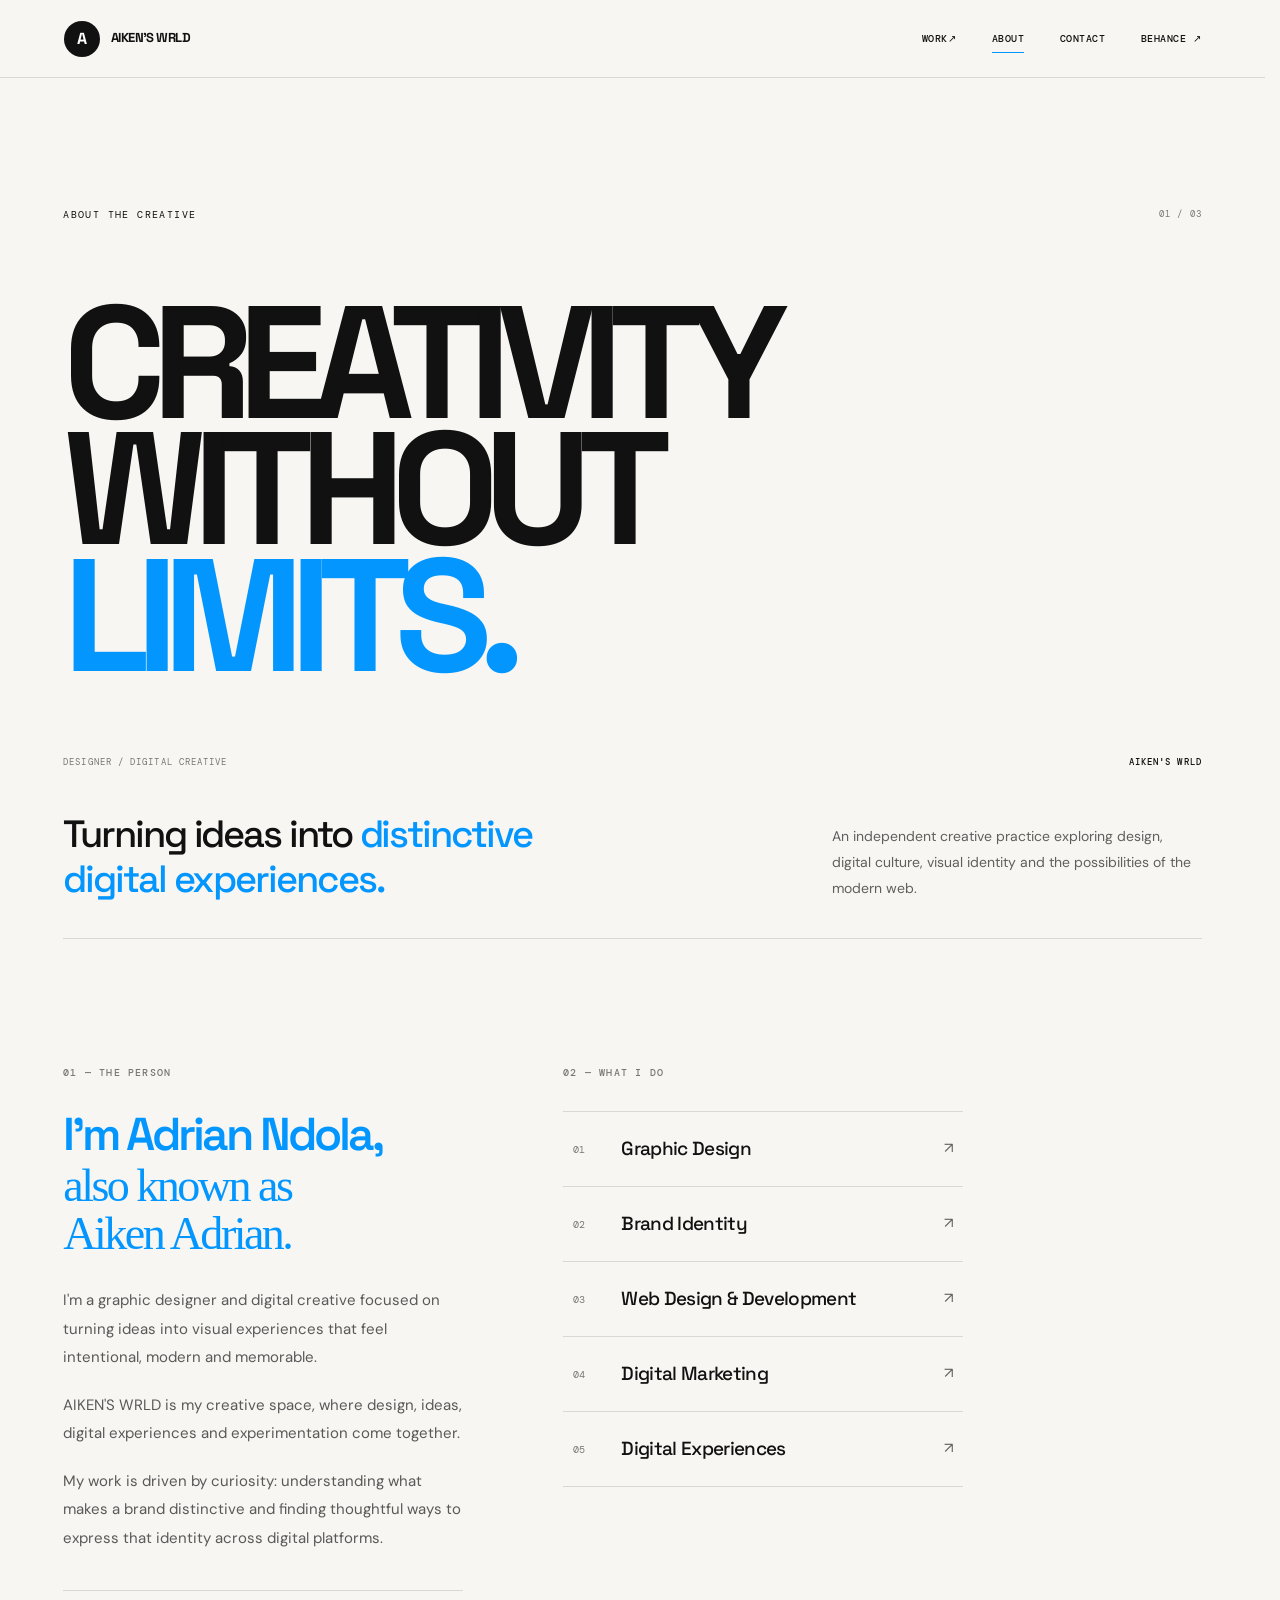
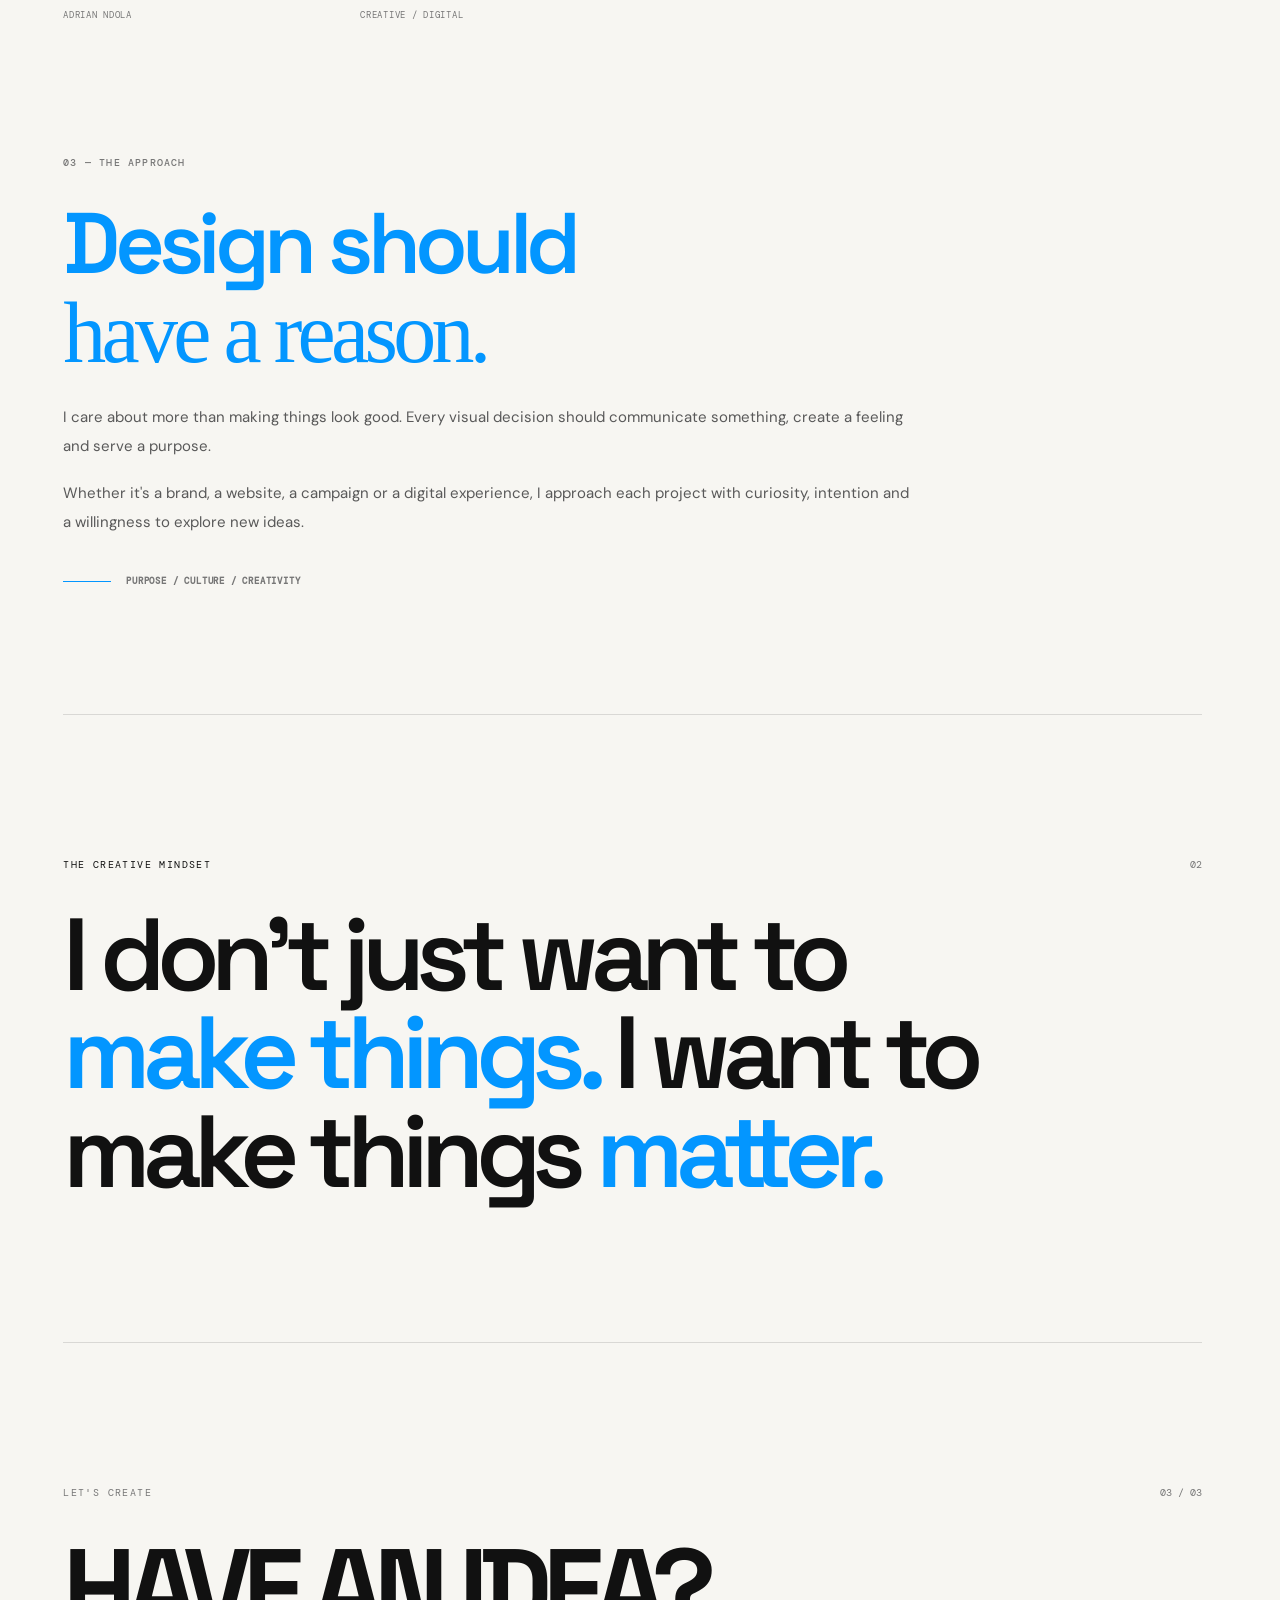
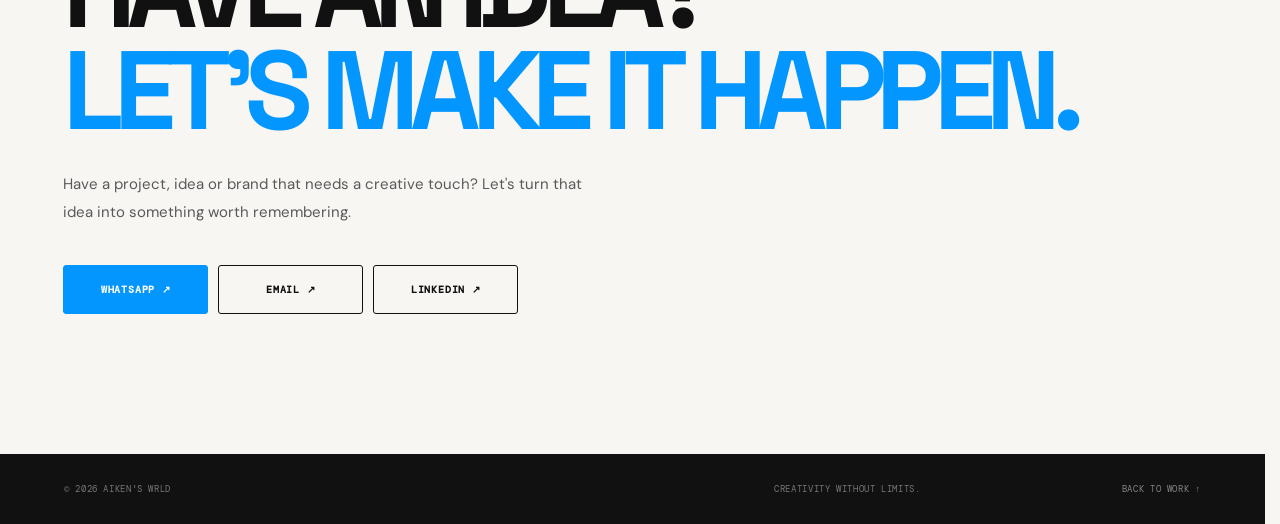
==== commit 6f108bf8: "Add files via upload" ====
--- a/about.html
+++ b/about.html
@@ -5,72 +5,87 @@
     <meta charset="UTF-8">
     <meta name="viewport" content="width=device-width, initial-scale=1.0">
     <meta name="theme-color" content="#f7f6f2">
+    <meta name="description" content="Meet Adrian Ndola, the graphic designer and digital creative behind AIKEN'S WRLD. Explore brand identity, web design, digital marketing and creative direction.">
+    <meta name="author" content="Adrian Ndola">
+    <meta name="robots" content="index, follow">
+
+    <meta property="og:type" content="website">
+    <meta property="og:title" content="About — AIKEN'S WRLD">
+    <meta property="og:description" content="Creativity without limits. Discover the creative mind behind AIKEN'S WRLD.">
 
     <title>About — AIKEN'S WRLD | Adrian Ndola</title>
-
-    <meta name="description"
-        content="Discover Adrian Ndola, the graphic designer and digital creative behind AIKEN'S WRLD. Explore creative direction, brand identity, web design and digital experiences.">
-
-    <meta name="author" content="Adrian Ndola">
-    <meta property="og:title" content="About — AIKEN'S WRLD">
-    <meta property="og:description"
-        content="Creativity without limits. Meet the creative behind AIKEN'S WRLD.">
-    <meta property="og:type" content="website">
 
     <link rel="preconnect" href="https://fonts.googleapis.com">
     <link rel="preconnect" href="https://fonts.gstatic.com" crossorigin>
-
-    <link href="https://fonts.googleapis.com/css2?family=DM+Mono:wght@400;500&family=DM+Sans:wght@400;500;600;700&family=Space+Grotesk:wght@400;500;600;700&display=swap"
-        rel="stylesheet">
+    <link href="https://fonts.googleapis.com/css2?family=DM+Mono:wght@400;500&family=DM+Sans:wght@400;500;600;700&family=Space+Grotesk:wght@400;500;600;700&display=swap" rel="stylesheet">
 
     <link rel="stylesheet" href="style.css">
 
     <style>
-        /* =========================================
-           AIKEN'S WRLD — PREMIUM ABOUT EXPERIENCE
-           Original brand colors preserved.
-           ========================================= */
-
         :root {
-            --aw-black: #111111;
-            --aw-white: #ffffff;
-            --aw-cream: #f7f6f2;
-            --aw-gray: #777777;
-            --aw-light-gray: #e8e8e8;
-            --aw-blue: #0396ff;
-            --aw-border: rgba(17, 17, 17, 0.13);
-            --aw-mono: "DM Mono", monospace;
-            --aw-display: "Space Grotesk", sans-serif;
-            --aw-body: "DM Sans", sans-serif;
-        }
-
-        /* BASE */
+            --black: #111111;
+            --white: #ffffff;
+            --cream: #f7f6f2;
+            --gray: #777777;
+            --light-gray: #e8e8e8;
+            --blue: #0396ff;
+            --border: rgba(17, 17, 17, .13);
+            --display: "Space Grotesk", sans-serif;
+            --body: "DM Sans", sans-serif;
+            --mono: "DM Mono", monospace;
+        }
+
+        * {
+            box-sizing: border-box;
+        }
 
         html {
             scroll-behavior: smooth;
-            scroll-padding-top: 90px;
+            scroll-padding-top: 100px;
         }
 
         body {
-            background: var(--aw-cream);
-            color: var(--aw-black);
-            font-family: var(--aw-body);
+            margin: 0;
+            background: var(--cream);
+            color: var(--black);
+            font-family: var(--body);
             -webkit-font-smoothing: antialiased;
         }
 
         body::selection,
         body *::selection {
-            background: var(--aw-blue);
-            color: var(--aw-white);
+            background: var(--blue);
+            color: var(--white);
         }
 
         a {
+            color: inherit;
+            text-decoration: none;
             -webkit-tap-highlight-color: transparent;
         }
 
         a:focus-visible {
-            outline: 2px solid var(--aw-blue);
+            outline: 2px solid var(--blue);
             outline-offset: 5px;
+        }
+
+        button {
+            font: inherit;
+        }
+
+        .skip-link {
+            position: fixed;
+            top: 12px;
+            left: 12px;
+            z-index: 2000;
+            padding: 12px 18px;
+            background: var(--black);
+            color: var(--white);
+            transform: translateY(-160%);
+        }
+
+        .skip-link:focus {
+            transform: translateY(0);
         }
 
         /* NAVIGATION */
@@ -82,121 +97,153 @@
             display: flex;
             align-items: center;
             justify-content: space-between;
-            gap: 25px;
-            padding: 20px 5vw;
-            background: rgba(247, 246, 242, 0.96);
-            border-bottom: 1px solid var(--aw-border);
-            backdrop-filter: blur(14px);
-            -webkit-backdrop-filter: blur(14px);
-        }
-
-        .navbar .logo {
+            gap: 24px;
+            min-height: 78px;
+            padding: 16px 5vw;
+            border-bottom: 1px solid var(--border);
+            background: rgba(247, 246, 242, .94);
+            backdrop-filter: blur(18px);
+            -webkit-backdrop-filter: blur(18px);
+        }
+
+        .logo {
             display: inline-flex;
             align-items: center;
-            gap: 10px;
+            gap: 11px;
             flex-shrink: 0;
-            font-family: var(--aw-display);
+            font-family: var(--display);
             font-size: 13px;
             font-weight: 700;
-            letter-spacing: -0.025em;
-        }
-
-        .navbar .logo::before {
-            content: "A";
+            letter-spacing: -.045em;
+        }
+
+        .logo-symbol {
             display: grid;
-            width: 32px;
-            height: 32px;
+            width: 36px;
+            height: 36px;
             place-items: center;
             border-radius: 50%;
-            background: var(--aw-black);
-            color: var(--aw-white);
-            font-size: 14px;
-            transition: background 0.25s ease,
-                        transform 0.25s ease;
-        }
-
-        .navbar .logo:hover::before {
-            background: var(--aw-blue);
+            background: var(--black);
+            color: var(--white);
+            font-size: 16px;
+            transition: background .25s ease, transform .25s ease;
+        }
+
+        .logo:hover .logo-symbol {
+            background: var(--blue);
             transform: rotate(-8deg);
         }
 
-        .navbar nav {
+        .nav-right {
             display: flex;
             align-items: center;
-            gap: clamp(15px, 2.5vw, 34px);
-        }
-
-        .navbar nav a {
+            gap: clamp(15px, 2.7vw, 36px);
+        }
+
+        .nav-right a {
             position: relative;
-            font-family: var(--aw-mono);
+            padding: 8px 0;
+            font-family: var(--mono);
             font-size: 10px;
-            letter-spacing: 0.04em;
-            color: var(--aw-black);
-            opacity: 0.65;
-            transition: opacity 0.25s ease,
-                        color 0.25s ease;
-        }
-
-        .navbar nav a:hover,
-        .navbar nav a.active {
-            color: var(--aw-blue);
-            opacity: 1;
-        }
-
-        .navbar nav a::after {
-            content: "";
+            letter-spacing: .06em;
+            color: var(--gray);
+            transition: color .25s ease;
+        }
+
+        .nav-right a:hover,
+        .nav-right a.active {
+            color: var(--blue);
+        }
+
+        .nav-right a::after {
             position: absolute;
             right: 0;
-            bottom: -7px;
+            bottom: 1px;
             left: 0;
             height: 1px;
-            background: var(--aw-blue);
+            background: var(--blue);
+            content: "";
             transform: scaleX(0);
-            transform-origin: right;
-            transition: transform 0.3s ease;
-        }
-
-        .navbar nav a:hover::after,
-        .navbar nav a.active::after {
+            transform-origin: left;
+            transition: transform .25s ease;
+        }
+
+        .nav-right a:hover::after,
+        .nav-right a.active::after {
             transform: scaleX(1);
-            transform-origin: left;
-        }
-
-        /* SHARED LABELS */
-
+        }
+
+        .menu-toggle {
+            display: none;
+            width: 42px;
+            height: 42px;
+            padding: 10px;
+            border: 1px solid var(--border);
+            background: transparent;
+            cursor: pointer;
+        }
+
+        .menu-toggle span {
+            display: block;
+            width: 100%;
+            height: 1px;
+            margin: 5px 0;
+            background: var(--black);
+            transition: transform .25s ease;
+        }
+
+        .menu-toggle[aria-expanded="true"] span:first-child {
+            transform: translateY(3px) rotate(45deg);
+        }
+
+        .menu-toggle[aria-expanded="true"] span:last-child {
+            transform: translateY(-3px) rotate(-45deg);
+        }
+
+        /* SHARED ELEMENTS */
+
+        .mono,
         .eyebrow,
-        .about-label,
         .intro-number,
         .intro-bottom,
+        .about-label,
         .signature-line,
         .approach-line,
         .statement-number,
-        .cta-top span,
-        footer p,
-        footer a {
-            font-family: var(--aw-mono);
+        .cta-top,
+        footer {
+            font-family: var(--mono);
         }
 
         .eyebrow {
+            margin: 0;
             font-size: 10px;
-            font-weight: 500;
-            letter-spacing: 0.15em;
-        }
-
-        /* INTRODUCTION */
-
-        .about-page {
+            letter-spacing: .14em;
+            line-height: 1.8;
+        }
+
+        .blue {
+            color: var(--blue);
+        }
+
+        /* PAGE INTRO */
+
+        .about-page,
+        .statement,
+        .about-cta {
             width: 90%;
             max-width: 1320px;
-            margin: 0 auto;
-            padding: clamp(75px, 10vw, 135px) 0 120px;
+            margin-inline: auto;
+        }
+
+        .about-page {
+            padding: clamp(76px, 10vw, 135px) 0 125px;
         }
 
         .about-intro {
-            position: relative;
-            padding-bottom: 38px;
+            padding-bottom: 36px;
             margin-bottom: clamp(75px, 10vw, 125px);
-            border-bottom: 1px solid var(--aw-border);
+            border-bottom: 1px solid var(--border);
         }
 
         .intro-top,
@@ -207,45 +254,65 @@
             gap: 20px;
         }
 
-        .intro-top .eyebrow {
-            margin: 0;
-        }
-
-        .intro-number {
-            font-size: 10px;
-            letter-spacing: 0.1em;
-            color: var(--aw-gray);
-        }
-
-        .about-intro h1 {
-            margin: clamp(35px, 5vw, 65px) 0;
-            font-family: var(--aw-display);
-            font-size: clamp(65px, 12vw, 170px);
-            line-height: 0.81;
-            font-weight: 700;
-            letter-spacing: -0.085em;
-        }
-
-        .about-intro h1 em {
-            color: var(--aw-blue);
-            font-style: normal;
-        }
-
+        .intro-number,
         .intro-bottom {
             font-size: 9px;
-            letter-spacing: 0.13em;
-            color: var(--aw-gray);
+            letter-spacing: .12em;
+            color: var(--gray);
         }
 
         .intro-bottom p {
             margin: 0;
         }
 
-        .intro-bottom span {
-            color: var(--aw-black);
-        }
-
-        /* CONTENT GRID */
+        .intro-bottom strong {
+            color: var(--black);
+            font-weight: 500;
+        }
+
+        .about-intro h1 {
+            margin: clamp(42px, 6vw, 76px) 0;
+            font-family: var(--display);
+            font-size: clamp(64px, 12.5vw, 172px);
+            font-weight: 700;
+            letter-spacing: -.09em;
+            line-height: .79;
+        }
+
+        .about-intro h1 em,
+        .about-block h2 em,
+        .statement h2 em,
+        .about-cta h2 em {
+            color: var(--blue);
+            font-style: normal;
+        }
+
+        .intro-description {
+            display: grid;
+            grid-template-columns: 1fr minmax(220px, 370px);
+            align-items: end;
+            gap: 30px;
+            margin-top: 42px;
+        }
+
+        .intro-description h2 {
+            max-width: 580px;
+            margin: 0;
+            font-family: var(--display);
+            font-size: clamp(23px, 3vw, 38px);
+            font-weight: 500;
+            letter-spacing: -.055em;
+            line-height: 1.18;
+        }
+
+        .intro-description p {
+            margin: 0;
+            color: #5f5f5f;
+            font-size: 14px;
+            line-height: 1.85;
+        }
+
+        /* MAIN CONTENT */
 
         .about-content {
             display: grid;
@@ -255,113 +322,100 @@
 
         .about-block {
             min-width: 0;
-            max-width: 600px;
+            max-width: 620px;
         }
 
         .about-label {
             margin: 0 0 30px;
+            color: var(--gray);
             font-size: 10px;
-            letter-spacing: 0.12em;
-            color: var(--aw-gray);
+            letter-spacing: .12em;
         }
 
         .about-block h2 {
             margin: 0 0 28px;
-            font-family: var(--aw-display);
-            font-size: clamp(32px, 3.5vw, 48px);
+            font-family: var(--display);
+            font-size: clamp(32px, 3.6vw, 48px);
+            font-weight: 600;
+            letter-spacing: -.065em;
             line-height: 1.04;
-            font-weight: 600;
-            letter-spacing: -0.055em;
-        }
-
-        .about-block h2 em {
-            color: var(--aw-blue);
-            font-style: normal;
         }
 
         .about-block p:not(.about-label) {
-            margin: 0 0 20px;
+            margin: 0 0 19px;
+            color: #595959;
             font-size: 15px;
             line-height: 1.9;
-            color: #555555;
         }
 
         .about-block p strong {
-            color: var(--aw-black);
-        }
-
-        /* SIGNATURE */
+            color: var(--black);
+        }
 
         .signature-line {
             display: flex;
+            flex-wrap: wrap;
             justify-content: space-between;
-            flex-wrap: wrap;
             gap: 15px;
             margin-top: 38px;
             padding-top: 17px;
-            border-top: 1px solid var(--aw-border);
+            border-top: 1px solid var(--border);
+            color: var(--gray);
             font-size: 9px;
-            letter-spacing: 0.08em;
-            color: var(--aw-gray);
-        }
-
-        /* SKILLS */
+            letter-spacing: .08em;
+        }
+
+        /* SERVICES */
 
         .skills {
-            border-top: 1px solid var(--aw-border);
+            border-top: 1px solid var(--border);
         }
 
         .skill {
             display: grid;
-            grid-template-columns: 38px minmax(0, 1fr) 25px;
+            grid-template-columns: 36px minmax(0, 1fr) 25px;
             align-items: center;
             gap: 12px;
-            min-height: 76px;
-            padding: 0 8px;
-            border-bottom: 1px solid var(--aw-border);
-            transition: background 0.3s ease,
-                        padding 0.3s ease,
-                        color 0.3s ease;
+            min-height: 75px;
+            padding: 0 10px;
+            border-bottom: 1px solid var(--border);
+            transition: background .3s ease, padding .3s ease, color .3s ease;
         }
 
         .skill:hover {
-            padding-right: 16px;
-            padding-left: 16px;
-            background: var(--aw-black);
-            color: var(--aw-white);
+            padding-inline: 17px;
+            background: var(--black);
+            color: var(--white);
         }
 
         .skill > span:first-child {
-            font-family: var(--aw-mono);
+            color: var(--gray);
+            font-family: var(--mono);
             font-size: 10px;
-            color: var(--aw-gray);
-            transition: color 0.3s ease;
-        }
-
-        .skill:hover > span:first-child {
-            color: var(--aw-blue);
+            transition: color .3s ease;
+        }
+
+        .skill:hover > span:first-child,
+        .skill:hover .skill-arrow {
+            color: var(--blue);
         }
 
         .skill h3 {
             margin: 0;
-            font-family: var(--aw-display);
-            font-size: clamp(15px, 1.6vw, 19px);
+            font-family: var(--display);
+            font-size: clamp(15px, 1.7vw, 19px);
             font-weight: 500;
-            letter-spacing: -0.035em;
+            letter-spacing: -.035em;
         }
 
         .skill-arrow {
-            font-family: var(--aw-mono);
-            font-size: 15px;
             text-align: right;
-            opacity: 0.5;
-            transition: opacity 0.3s ease,
-                        transform 0.3s ease;
+            opacity: .65;
+            transition: color .3s ease, transform .3s ease;
         }
 
         .skill:hover .skill-arrow {
             opacity: 1;
-            color: var(--aw-blue);
             transform: translate(3px, -3px);
         }
 
@@ -374,69 +428,58 @@
         }
 
         .approach-block h2 {
-            max-width: 760px;
-            font-size: clamp(45px, 7vw, 82px);
-            line-height: 0.98;
+            max-width: 780px;
+            font-size: clamp(45px, 7.5vw, 86px);
+            line-height: .98;
         }
 
         .approach-line {
             display: flex;
             align-items: center;
             gap: 15px;
-            margin-top: 40px;
+            margin-top: 38px;
+            color: var(--gray);
             font-size: 9px;
-            letter-spacing: 0.09em;
-            color: var(--aw-gray);
+            letter-spacing: .09em;
         }
 
         .approach-line span {
-            width: 50px;
+            width: 48px;
             height: 1px;
             flex-shrink: 0;
-            background: var(--aw-blue);
-        }
-
-        /* CREATIVE STATEMENT */
+            background: var(--blue);
+        }
+
+        /* STATEMENT */
 
         .statement {
             position: relative;
-            width: 90%;
-            max-width: 1320px;
-            margin: 0 auto;
             padding: clamp(85px, 11vw, 145px) 0;
-            border-top: 1px solid var(--aw-border);
-            border-bottom: 1px solid var(--aw-border);
+            border-top: 1px solid var(--border);
+            border-bottom: 1px solid var(--border);
         }
 
         .statement-number {
             position: absolute;
             top: clamp(85px, 11vw, 145px);
             right: 0;
+            color: var(--gray);
             font-size: 10px;
-            color: var(--aw-gray);
         }
 
         .statement h2 {
             max-width: 1050px;
-            margin: 30px 0 0;
-            font-family: var(--aw-display);
-            font-size: clamp(45px, 7.8vw, 112px);
-            line-height: 0.95;
+            margin: 32px 0 0;
+            font-family: var(--display);
+            font-size: clamp(45px, 8vw, 112px);
             font-weight: 600;
-            letter-spacing: -0.075em;
-        }
-
-        .statement h2 em {
-            color: var(--aw-blue);
-            font-style: normal;
+            letter-spacing: -.08em;
+            line-height: .96;
         }
 
         /* CONTACT CTA */
 
         .about-cta {
-            width: 90%;
-            max-width: 1320px;
-            margin: 0 auto;
             padding: clamp(90px, 11vw, 145px) 0;
         }
 
@@ -445,37 +488,25 @@
             align-items: center;
             justify-content: space-between;
             gap: 20px;
-        }
-
-        .cta-top .eyebrow {
-            margin: 0;
-        }
-
-        .cta-top span {
+            color: var(--gray);
             font-size: 10px;
-            color: var(--aw-gray);
         }
 
         .about-cta h2 {
-            margin: 35px 0 28px;
-            font-family: var(--aw-display);
-            font-size: clamp(48px, 8.8vw, 125px);
-            line-height: 0.9;
+            margin: 36px 0 27px;
+            font-family: var(--display);
+            font-size: clamp(48px, 8.7vw, 120px);
             font-weight: 700;
-            letter-spacing: -0.08em;
-        }
-
-        .about-cta h2 em {
-            color: var(--aw-blue);
-            font-style: normal;
+            letter-spacing: -.085em;
+            line-height: .92;
         }
 
         .cta-description {
-            max-width: 540px;
+            max-width: 550px;
             margin: 0 0 38px;
+            color: #595959;
             font-size: 15px;
             line-height: 1.9;
-            color: #555555;
         }
 
         .cta-buttons {
@@ -484,117 +515,144 @@
             gap: 10px;
         }
 
-        .about-cta .cta-button {
+        .cta-button {
             display: inline-flex;
-            min-height: 48px;
             min-width: 145px;
+            min-height: 49px;
             align-items: center;
             justify-content: center;
             padding: 14px 21px;
-            border: 1px solid var(--aw-black);
+            border: 1px solid var(--black);
             background: transparent;
-            color: var(--aw-black);
-            font-family: var(--aw-mono);
+            color: var(--black);
+            font-family: var(--mono);
             font-size: 10px;
-            letter-spacing: 0.08em;
-            text-decoration: none;
-            transition: background 0.25s ease,
-                        color 0.25s ease,
-                        border-color 0.25s ease,
-                        transform 0.25s ease;
-        }
-
-        .about-cta .cta-button:hover {
-            background: var(--aw-black);
-            border-color: var(--aw-black);
-            color: var(--aw-white);
+            letter-spacing: .08em;
+            transition: color .25s ease, background .25s ease, border-color .25s ease, transform .25s ease;
+        }
+
+        .cta-button:hover {
             transform: translateY(-3px);
-        }
-
-        .about-cta .cta-button.primary {
-            background: var(--aw-blue);
-            border-color: var(--aw-blue);
-            color: var(--aw-white);
-        }
-
-        .about-cta .cta-button.primary:hover {
-            background: var(--aw-black);
-            border-color: var(--aw-black);
+            background: var(--black);
+            color: var(--white);
+        }
+
+        .cta-button.primary {
+            border-color: var(--blue);
+            background: var(--blue);
+            color: var(--white);
+        }
+
+        .cta-button.primary:hover {
+            border-color: var(--black);
+            background: var(--black);
         }
 
         /* FOOTER */
 
-        body > footer,
-        main + footer {
-            display: grid !important;
+        .site-footer {
+            display: grid;
             grid-template-columns: 1fr 1fr auto;
             align-items: center;
-            gap: 25px;
-            padding: 25px 5vw !important;
-            background: var(--aw-cream);
-            color: var(--aw-black);
-            border-top: 1px solid var(--aw-border);
-        }
-
-        footer p {
+            gap: 20px;
+            padding: 26px 5vw;
+            border-top: 1px solid var(--border);
+        }
+
+        .site-footer p {
             margin: 0;
+            color: var(--gray);
+            font-family: var(--mono);
             font-size: 9px;
+            letter-spacing: .07em;
             line-height: 1.8;
-            letter-spacing: 0.08em;
-            color: var(--aw-gray);
-        }
-
-        footer p:nth-child(2) {
+        }
+
+        .site-footer p:nth-child(2) {
             text-align: center;
         }
 
-        footer a {
+        .site-footer a {
+            font-family: var(--mono);
             font-size: 9px;
-            letter-spacing: 0.08em;
-            color: var(--aw-black);
-            transition: color 0.25s ease;
-        }
-
-        footer a:hover {
-            color: var(--aw-blue);
-        }
-
-        /* RESPONSIVE TABLET */
+            letter-spacing: .07em;
+            transition: color .25s ease;
+        }
+
+        .site-footer a:hover {
+            color: var(--blue);
+        }
+
+        /* REVEAL ANIMATIONS */
+
+        .reveal {
+            opacity: 0;
+            transform: translateY(22px);
+            transition: opacity .75s ease, transform .75s cubic-bezier(.2, .7, .2, 1);
+        }
+
+        .reveal.is-visible {
+            opacity: 1;
+            transform: translateY(0);
+        }
+
+        @media (prefers-reduced-motion: reduce) {
+            html {
+                scroll-behavior: auto;
+            }
+
+            *,
+            *::before,
+            *::after {
+                animation-duration: .01ms !important;
+                animation-iteration-count: 1 !important;
+                transition-duration: .01ms !important;
+                scroll-behavior: auto !important;
+            }
+
+            .reveal {
+                opacity: 1;
+                transform: none;
+            }
+        }
+
+        /* TABLET */
 
         @media (max-width: 800px) {
             .navbar {
-                padding: 17px 5vw;
-            }
-
-            .navbar nav {
-                gap: 17px;
-            }
-
-            .navbar nav a {
+                min-height: 70px;
+                padding-block: 14px;
+            }
+
+            .nav-right {
+                gap: 16px;
+            }
+
+            .nav-right a {
                 font-size: 9px;
             }
 
             .about-page {
-                padding: 80px 0 90px;
+                padding: 80px 0 95px;
             }
 
             .about-intro {
-                margin-bottom: 75px;
+                margin-bottom: 80px;
             }
 
             .about-intro h1 {
-                font-size: clamp(58px, 14vw, 105px);
-                margin: 40px 0;
-                line-height: 0.87;
+                font-size: clamp(58px, 13.5vw, 105px);
+                line-height: .86;
+            }
+
+            .intro-description {
+                grid-template-columns: 1fr;
+                gap: 18px;
             }
 
             .about-content {
                 grid-template-columns: 1fr;
-                gap: 70px;
-            }
-
-            .about-block {
-                max-width: 650px;
+                gap: 68px;
             }
 
             .approach-block {
@@ -602,66 +660,74 @@
                 padding-top: 0;
             }
 
-            .statement {
-                padding: 85px 0;
-            }
-
-            .statement-number {
-                top: 85px;
-            }
-
             .statement h2 {
-                font-size: clamp(43px, 9vw, 75px);
-            }
-
-            .about-cta {
-                padding: 90px 0;
+                font-size: clamp(43px, 9vw, 76px);
             }
 
             .about-cta h2 {
-                font-size: clamp(45px, 10vw, 78px);
-            }
-
-            body > footer,
-            main + footer {
+                font-size: clamp(45px, 10vw, 80px);
+            }
+
+            .site-footer {
                 grid-template-columns: 1fr;
                 gap: 12px;
-                padding: 25px 5vw !important;
-            }
-
-            footer p:nth-child(2) {
+            }
+
+            .site-footer p:nth-child(2) {
                 text-align: left;
             }
         }
 
-        /* RESPONSIVE MOBILE */
-
-        @media (max-width: 480px) {
+        /* MOBILE NAVIGATION */
+
+        @media (max-width: 600px) {
             .navbar {
-                gap: 10px;
-                padding: 15px 5vw;
-            }
-
-            .navbar .logo {
-                gap: 7px;
+                gap: 12px;
+            }
+
+            .logo {
+                font-size: 11px;
+            }
+
+            .logo-symbol {
+                width: 32px;
+                height: 32px;
+            }
+
+            .menu-toggle {
+                display: block;
+                flex-shrink: 0;
+            }
+
+            .nav-right {
+                position: absolute;
+                top: calc(100% + 1px);
+                right: 0;
+                left: 0;
+                display: none;
+                align-items: stretch;
+                gap: 0;
+                padding: 12px 5vw 20px;
+                border-bottom: 1px solid var(--border);
+                background: var(--cream);
+            }
+
+            .nav-right.is-open {
+                display: flex;
+                flex-direction: column;
+            }
+
+            .nav-right a {
+                padding: 15px 0;
+                border-bottom: 1px solid var(--border);
                 font-size: 10px;
             }
 
-            .navbar .logo::before {
-                width: 28px;
-                height: 28px;
-            }
-
-            .navbar nav {
-                gap: 11px;
-            }
-
-            .navbar nav a {
-                font-size: 8px;
-                letter-spacing: 0;
-            }
-
-            .navbar nav a:last-child {
+            .nav-right a:last-child {
+                border-bottom: 0;
+            }
+
+            .nav-right a::after {
                 display: none;
             }
 
@@ -670,42 +736,33 @@
                 padding-top: 58px;
             }
 
-            .intro-top,
-            .intro-bottom,
-            .cta-top {
-                gap: 12px;
-            }
-
             .about-intro h1 {
-                font-size: 17.5vw;
-                letter-spacing: -0.075em;
+                font-size: 16.5vw;
+                letter-spacing: -.08em;
                 margin: 42px 0;
             }
 
+            .intro-top {
+                align-items: flex-start;
+            }
+
             .intro-bottom {
+                align-items: flex-start;
                 font-size: 8px;
-                letter-spacing: 0.06em;
-            }
-
-            .about-content {
-                gap: 62px;
-            }
-
-            .about-label {
-                margin-bottom: 23px;
+                letter-spacing: .05em;
+            }
+
+            .intro-bottom p {
+                max-width: 65%;
             }
 
             .about-block h2 {
-                font-size: 32px;
+                font-size: 34px;
             }
 
             .about-block p:not(.about-label) {
                 font-size: 14px;
                 line-height: 1.85;
-            }
-
-            .signature-line {
-                font-size: 8px;
             }
 
             .skill {
@@ -719,16 +776,10 @@
             }
 
             .approach-block h2 {
-                font-size: 44px;
-            }
-
-            .approach-line {
-                align-items: flex-start;
-                font-size: 8px;
+                font-size: clamp(42px, 11vw, 54px);
             }
 
             .statement {
-                width: 90%;
                 padding: 75px 0;
             }
 
@@ -737,18 +788,17 @@
             }
 
             .statement h2 {
-                font-size: 12.5vw;
+                font-size: 12.2vw;
                 line-height: 1;
             }
 
             .about-cta {
-                width: 90%;
                 padding: 78px 0 85px;
             }
 
             .about-cta h2 {
-                font-size: 12.2vw;
-                line-height: 0.97;
+                font-size: 11.8vw;
+                line-height: .98;
             }
 
             .cta-description {
@@ -758,28 +808,14 @@
 
             .cta-buttons {
                 flex-direction: column;
-                gap: 9px;
-            }
-
-            .about-cta .cta-button {
+            }
+
+            .cta-button {
                 width: 100%;
-                min-height: 48px;
-            }
-        }
-
-        /* REDUCED MOTION ACCESSIBILITY */
-
-        @media (prefers-reduced-motion: reduce) {
-            html {
-                scroll-behavior: auto;
-            }
-
-            *,
-            *::before,
-            *::after {
-                animation-duration: 0.01ms !important;
-                animation-iteration-count: 1 !important;
-                transition-duration: 0.01ms !important;
+            }
+
+            .site-footer {
+                padding: 25px 5vw;
             }
         }
     </style>
@@ -787,34 +823,48 @@
 
 <body>
 
+    <a class="skip-link" href="#main-content">Skip to content</a>
+
     <!-- NAVIGATION -->
 
     <header class="navbar">
         <a href="index.html" class="logo" aria-label="AIKEN'S WRLD home">
+            <span class="logo-symbol" aria-hidden="true">A</span>
             <span>AIKEN'S WRLD</span>
         </a>
 
-        <nav aria-label="Main navigation">
-            <a href="index.html">WORK</a>
+        <button
+            class="menu-toggle"
+            type="button"
+            aria-label="Open navigation menu"
+            aria-expanded="false"
+            aria-controls="primary-navigation">
+            <span></span>
+            <span></span>
+        </button>
+
+        <nav class="nav-right" id="primary-navigation" aria-label="Main navigation">
+            <a href="index.html">WORK <span aria-hidden="true">↗</span></a>
             <a href="about.html" class="active" aria-current="page">ABOUT</a>
             <a href="contact.html">CONTACT</a>
             <a href="https://www.behance.net/adrianndola"
-               target="_blank" rel="noopener noreferrer">
+               target="_blank"
+               rel="noopener noreferrer">
                 BEHANCE ↗
             </a>
         </nav>
     </header>
 
-    <main>
+    <main id="main-content">
 
         <!-- INTRODUCTION -->
 
         <section class="about-page" aria-labelledby="about-heading">
 
-            <div class="about-intro">
+            <div class="about-intro reveal">
 
                 <div class="intro-top">
-                    <p class="eyebrow">ABOUT ME</p>
+                    <p class="eyebrow">ABOUT THE CREATIVE</p>
                     <span class="intro-number">01 / 03</span>
                 </div>
 
@@ -826,18 +876,31 @@
 
                 <div class="intro-bottom">
                     <p>DESIGNER / DIGITAL CREATIVE</p>
-                    <span>AIKEN'S WRLD</span>
+                    <strong>AIKEN'S WRLD</strong>
                 </div>
 
+                <div class="intro-description">
+                    <h2>
+                        Turning ideas into
+                        <span class="blue">distinctive digital experiences.</span>
+                    </h2>
+
+                    <p>
+                        An independent creative practice exploring design,
+                        digital culture, visual identity and the possibilities
+                        of the modern web.
+                    </p>
+                </div>
+
             </div>
 
             <div class="about-content">
 
                 <!-- WHO I AM -->
 
-                <section class="about-block who-block">
-
-                    <p class="about-label">01 — WHO I AM</p>
+                <section class="about-block who-block reveal">
+
+                    <p class="about-label">01 — THE PERSON</p>
 
                     <h2>
                         I'm Adrian Ndola,
@@ -856,6 +919,12 @@
                         come together.
                     </p>
 
+                    <p>
+                        My work is driven by curiosity: understanding what
+                        makes a brand distinctive and finding thoughtful
+                        ways to express that identity across digital platforms.
+                    </p>
+
                     <div class="signature-line">
                         <span>ADRIAN NDOLA</span>
                         <span>CREATIVE / DIGITAL</span>
@@ -865,7 +934,7 @@
 
                 <!-- SERVICES -->
 
-                <section class="about-block">
+                <section class="about-block reveal">
 
                     <p class="about-label">02 — WHAT I DO</p>
 
@@ -885,7 +954,7 @@
 
                         <div class="skill">
                             <span>03</span>
-                            <h3>Digital Experiences</h3>
+                            <h3>Web Design & Development</h3>
                             <span class="skill-arrow" aria-hidden="true">↗</span>
                         </div>
 
@@ -897,7 +966,7 @@
 
                         <div class="skill">
                             <span>05</span>
-                            <h3>Web Design</h3>
+                            <h3>Digital Experiences</h3>
                             <span class="skill-arrow" aria-hidden="true">↗</span>
                         </div>
 
@@ -907,9 +976,9 @@
 
                 <!-- CREATIVE APPROACH -->
 
-                <section class="about-block approach-block">
-
-                    <p class="about-label">03 — MY APPROACH</p>
+                <section class="about-block approach-block reveal">
+
+                    <p class="about-label">03 — THE APPROACH</p>
 
                     <h2>
                         Design should
@@ -925,7 +994,8 @@
                     <p>
                         Whether it's a brand, a website, a campaign or a
                         digital experience, I approach each project with
-                        curiosity and a willingness to explore new ideas.
+                        curiosity, intention and a willingness to explore
+                        new ideas.
                     </p>
 
                     <div class="approach-line">
@@ -940,7 +1010,7 @@
 
         <!-- CREATIVE STATEMENT -->
 
-        <section class="statement" aria-labelledby="statement-heading">
+        <section class="statement reveal" aria-labelledby="statement-heading">
 
             <span class="statement-number">02</span>
 
@@ -957,7 +1027,7 @@
 
         <!-- CONTACT CTA -->
 
-        <section class="about-cta" aria-labelledby="cta-heading">
+        <section class="about-cta reveal" aria-labelledby="cta-heading">
 
             <div class="cta-top">
                 <p class="eyebrow">LET'S CREATE</p>
@@ -977,7 +1047,8 @@
             <div class="cta-buttons">
 
                 <a href="https://wa.me/254794624359"
-                   target="_blank" rel="noopener noreferrer"
+                   target="_blank"
+                   rel="noopener noreferrer"
                    class="cta-button primary">
                     WHATSAPP ↗
                 </a>
@@ -988,7 +1059,8 @@
                 </a>
 
                 <a href="https://www.linkedin.com/in/adrian-ndola-awour-3a61433a2/"
-                   target="_blank" rel="noopener noreferrer"
+                   target="_blank"
+                   rel="noopener noreferrer"
                    class="cta-button">
                     LINKEDIN ↗
                 </a>
@@ -1001,11 +1073,79 @@
 
     <!-- FOOTER -->
 
-    <footer>
-        <p>© 2026 AIKEN'S WRLD</p>
+    <footer class="site-footer">
+        <p>© <span id="current-year">2026</span> AIKEN'S WRLD</p>
         <p>CREATIVITY WITHOUT LIMITS.</p>
         <a href="index.html">BACK TO WORK ↑</a>
     </footer>
 
+    <script>
+        document.addEventListener("DOMContentLoaded", () => {
+            const menuToggle = document.querySelector(".menu-toggle");
+            const navigation = document.querySelector("#primary-navigation");
+            const year = document.querySelector("#current-year");
+
+            if (year) {
+                year.textContent = new Date().getFullYear();
+            }
+
+            if (menuToggle && navigation) {
+                const closeMenu = () => {
+                    menuToggle.setAttribute("aria-expanded", "false");
+                    menuToggle.setAttribute("aria-label", "Open navigation menu");
+                    navigation.classList.remove("is-open");
+                };
+
+                menuToggle.addEventListener("click", () => {
+                    const isOpen =
+                        menuToggle.getAttribute("aria-expanded") === "true";
+
+                    menuToggle.setAttribute("aria-expanded", String(!isOpen));
+                    menuToggle.setAttribute(
+                        "aria-label",
+                        isOpen ? "Open navigation menu" : "Close navigation menu"
+                    );
+
+                    navigation.classList.toggle("is-open", !isOpen);
+                });
+
+                navigation.querySelectorAll("a").forEach((link) => {
+                    link.addEventListener("click", closeMenu);
+                });
+
+                document.addEventListener("keydown", (event) => {
+                    if (event.key === "Escape") closeMenu();
+                });
+
+                window.addEventListener("resize", () => {
+                    if (window.innerWidth > 600) closeMenu();
+                });
+            }
+
+            const revealItems = document.querySelectorAll(".reveal");
+            const reduceMotion = window.matchMedia(
+                "(prefers-reduced-motion: reduce)"
+            ).matches;
+
+            if (reduceMotion || !("IntersectionObserver" in window)) {
+                revealItems.forEach((item) => item.classList.add("is-visible"));
+                return;
+            }
+
+            const revealObserver = new IntersectionObserver((entries, observer) => {
+                entries.forEach((entry) => {
+                    if (entry.isIntersecting) {
+                        entry.target.classList.add("is-visible");
+                        observer.unobserve(entry.target);
+                    }
+                });
+            }, {
+                threshold: 0.12
+            });
+
+            revealItems.forEach((item) => revealObserver.observe(item));
+        });
+    </script>
+
 </body>
 </html>
--- a/style.css
+++ b/style.css
@@ -1,9 +1,9 @@
 
 /* =========================================================
-   AIKEN'S WRLD — PREMIUM PORTFOLIO
+   AIKEN'S WRLD — SIGNATURE PORTFOLIO DESIGN SYSTEM
    Creative direction: Adrian Ndola
    Fonts: DM Sans + Space Grotesk
-   Original brand palette preserved
+   Palette preserved: Blue / Black / Cream / White
    ========================================================= */
 
 
@@ -12,6 +12,8 @@
    ========================================================= */
 
 :root {
+    color-scheme: light;
+
     --black: #111111;
     --white: #ffffff;
     --cream: #f7f6f2;
@@ -19,26 +21,38 @@
     --light-gray: #e8e8e8;
     --blue: #0396ff;
 
-    --blue-soft: rgba(3, 150, 255, 0.10);
-    --blue-glow: rgba(3, 150, 255, 0.20);
-    --black-soft: rgba(17, 17, 17, 0.06);
-    --border-light: rgba(17, 17, 17, 0.10);
-    --border-dark: rgba(255, 255, 255, 0.14);
+    --blue-soft: rgba(3, 150, 255, 0.09);
+    --blue-glow: rgba(3, 150, 255, 0.18);
+
+    --black-soft: rgba(17, 17, 17, 0.045);
+    --border-light: rgba(17, 17, 17, 0.11);
+    --border-dark: rgba(255, 255, 255, 0.15);
 
     --font-body: "DM Sans", sans-serif;
     --font-heading: "Space Grotesk", sans-serif;
     --font-editorial: Georgia, serif;
-
-    --page-gutter: 8vw;
+    --font-mono: "DM Mono", monospace;
+
+    --page-gutter: clamp(24px, 7.5vw, 120px);
     --nav-height: 78px;
     --content-width: 1600px;
 
     --ease-premium: cubic-bezier(0.22, 1, 0.36, 1);
-    --transition-fast: 0.25s ease;
+    --ease-out: cubic-bezier(0.16, 1, 0.3, 1);
+
+    --transition-fast: 0.22s ease;
     --transition-smooth: 0.45s var(--ease-premium);
+    --transition-slow: 0.75s var(--ease-premium);
 
     --radius-small: 3px;
     --radius-medium: 8px;
+
+    --shadow-card:
+        0 10px 30px rgba(17, 17, 17, 0.045);
+
+    --shadow-card-hover:
+        0 24px 55px rgba(17, 17, 17, 0.11),
+        0 5px 16px rgba(3, 150, 255, 0.055);
 }
 
 
@@ -56,8 +70,9 @@
 
 html {
     scroll-behavior: smooth;
-    scroll-padding-top: calc(var(--nav-height) + 20px);
+    scroll-padding-top: calc(var(--nav-height) + 24px);
     -webkit-text-size-adjust: 100%;
+    scrollbar-gutter: stable;
 }
 
 body {
@@ -69,7 +84,7 @@
 
     font-family: var(--font-body);
     font-size: 15px;
-    line-height: 1.6;
+    line-height: 1.7;
 
     -webkit-font-smoothing: antialiased;
     -moz-osx-font-smoothing: grayscale;
@@ -84,12 +99,18 @@
 
 button,
 input,
-textarea {
+textarea,
+select {
     font: inherit;
 }
 
 button {
     color: inherit;
+}
+
+button,
+a {
+    touch-action: manipulation;
 }
 
 a {
@@ -97,19 +118,31 @@
     text-decoration: none;
 }
 
+img,
+picture,
+video,
+canvas,
+svg {
+    display: block;
+    max-width: 100%;
+}
+
 img {
-    display: block;
-    width: 100%;
-    max-width: 100%;
+    height: auto;
 }
 
 button,
-a {
-    touch-action: manipulation;
+input,
+textarea,
+select {
+    accent-color: var(--blue);
 }
 
 button:focus-visible,
-a:focus-visible {
+a:focus-visible,
+input:focus-visible,
+textarea:focus-visible,
+select:focus-visible {
     outline: 2px solid var(--blue);
     outline-offset: 5px;
 }
@@ -126,6 +159,39 @@
 #main-content {
     width: 100%;
     overflow: clip;
+}
+
+main {
+    width: 100%;
+}
+
+h1,
+h2,
+h3,
+h4,
+p {
+    overflow-wrap: break-word;
+}
+
+h1,
+h2,
+h3 {
+    text-wrap: balance;
+}
+
+button,
+a {
+    -webkit-appearance: none;
+}
+
+@supports not (overflow: clip) {
+    body {
+        overflow-x: hidden;
+    }
+
+    #main-content {
+        overflow-x: hidden;
+    }
 }
 
 
@@ -144,7 +210,10 @@
     background: var(--black);
     color: var(--white);
 
-    transform: translateY(-150%);
+    font-size: 12px;
+    font-weight: 700;
+
+    transform: translateY(-160%);
     transition: transform var(--transition-fast);
 }
 
@@ -154,7 +223,7 @@
 
 
 /* =========================================================
-   04. CURSOR GLOW
+   04. OPTIONAL CURSOR GLOW
    ========================================================= */
 
 .cursor-glow {
@@ -167,12 +236,10 @@
     height: 18px;
 
     border-radius: 50%;
-
-    background: rgba(3, 150, 255, 0.22);
+    background: rgba(3, 150, 255, 0.20);
 
     pointer-events: none;
     transform: translate(-50%, -50%);
-
     mix-blend-mode: multiply;
 
     opacity: 0;
@@ -187,7 +254,7 @@
 
 
 /* =========================================================
-   05. PREMIUM NAVIGATION
+   05. NAVIGATION
    ========================================================= */
 
 .navbar {
@@ -202,52 +269,62 @@
     align-items: center;
     justify-content: space-between;
 
-    gap: 35px;
-
+    gap: 30px;
     padding: 15px var(--page-gutter);
 
-    background: rgba(247, 246, 242, 0.96);
-
+    background: rgba(247, 246, 242, 0.94);
     border-bottom: 1px solid var(--border-light);
 
+    -webkit-backdrop-filter: blur(18px);
+    backdrop-filter: blur(18px);
+
     transition:
-        padding var(--transition-fast),
-        background var(--transition-fast);
-}
-
-
-/* Brand */
-
-.brand-mark {
+        background var(--transition-fast),
+        border-color var(--transition-fast);
+}
+
+
+/* Brand mark: new and legacy markup */
+
+.brand-mark,
+.logo {
     display: inline-flex;
     align-items: center;
     gap: 11px;
 
     flex-shrink: 0;
 
+    color: var(--black);
+
     font-family: var(--font-heading);
     font-size: 13px;
     font-weight: 700;
 
-    letter-spacing: 0.075em;
-}
-
-.brand-symbol {
+    letter-spacing: 0.045em;
+}
+
+.brand-name,
+.logo span {
+    white-space: nowrap;
+}
+
+.brand-symbol,
+.logo-circle {
     width: 35px;
     height: 35px;
 
-    display: grid;
-    place-items: center;
+    display: inline-flex;
+    align-items: center;
+    justify-content: center;
 
     flex-shrink: 0;
 
     border-radius: 50%;
-
     background: var(--black);
     color: var(--white);
 
     font-family: var(--font-heading);
-    font-size: 17px;
+    font-size: 16px;
     font-weight: 700;
 
     transition:
@@ -256,51 +333,53 @@
         transform var(--transition-smooth);
 }
 
-.brand-mark:hover .brand-symbol {
+.brand-mark:hover .brand-symbol,
+.logo:hover .logo-circle {
     background: var(--blue);
     color: var(--white);
-
     transform: rotate(-8deg);
 }
 
-.brand-name {
-    white-space: nowrap;
-}
-
 
 /* Navigation links */
 
-.navbar nav {
+.navbar nav,
+#primary-navigation {
     display: flex;
     align-items: center;
     justify-content: flex-end;
 
-    gap: clamp(20px, 3vw, 42px);
-}
-
-.navbar nav a {
+    gap: clamp(18px, 2.8vw, 40px);
+}
+
+.navbar nav a,
+#primary-navigation a {
     position: relative;
 
     display: inline-flex;
     align-items: center;
-    gap: 5px;
-
+
+    min-height: 35px;
     padding: 8px 0;
 
     color: var(--black);
 
-    font-size: 12px;
-    font-weight: 600;
+    font-family: var(--font-mono);
+    font-size: 10px;
+    font-weight: 500;
+
+    letter-spacing: 0.045em;
 
     transition: color var(--transition-fast);
 }
 
-.navbar nav a::after {
+.navbar nav a::after,
+#primary-navigation a::after {
     content: "";
 
     position: absolute;
     left: 0;
-    bottom: 2px;
+    bottom: 3px;
 
     width: 100%;
     height: 1px;
@@ -313,17 +392,30 @@
     transition: transform var(--transition-smooth);
 }
 
-.navbar nav a:hover {
+.navbar nav a:hover,
+#primary-navigation a:hover {
     color: var(--blue);
 }
 
-.navbar nav a:hover::after {
+.navbar nav a:hover::after,
+#primary-navigation a:hover::after,
+.navbar nav a.active::after,
+#primary-navigation a.active::after,
+.navbar nav a[aria-current="page"]::after,
+#primary-navigation a[aria-current="page"]::after {
     transform: scaleX(1);
     transform-origin: left;
 }
 
-
-/* Mobile menu toggle */
+.navbar nav a.active,
+.navbar nav a[aria-current="page"],
+#primary-navigation a.active,
+#primary-navigation a[aria-current="page"] {
+    color: var(--black);
+}
+
+
+/* Mobile navigation toggle */
 
 .menu-toggle {
     display: none;
@@ -341,8 +433,16 @@
     border-radius: var(--radius-small);
 
     background: transparent;
-
     cursor: pointer;
+
+    transition:
+        border-color var(--transition-fast),
+        background var(--transition-fast);
+}
+
+.menu-toggle:hover {
+    border-color: var(--blue);
+    background: var(--blue-soft);
 }
 
 .menu-toggle span {
@@ -362,14 +462,25 @@
     width: 12px;
 }
 
+.menu-toggle[aria-expanded="true"] span:first-child {
+    transform: translateY(3.75px) rotate(45deg);
+}
+
+.menu-toggle[aria-expanded="true"] span:last-child {
+    width: 17px;
+    transform: translateY(-3.75px) rotate(-45deg);
+}
+
 
 /* =========================================================
-   06. HERO — EDITORIAL STYLE
+   06. HERO
    ========================================================= */
 
 .hero {
     position: relative;
-
+    isolation: isolate;
+
+    width: 100%;
     min-height: min(820px, calc(100svh - var(--nav-height)));
 
     display: flex;
@@ -377,66 +488,61 @@
     align-items: flex-start;
     justify-content: center;
 
-    padding: 105px var(--page-gutter) 125px;
-
-    isolation: isolate;
-}
-
-
-/* Subtle background detail */
-
-.hero::before {
+    padding: clamp(85px, 10vw, 145px) var(--page-gutter)
+        clamp(115px, 12vw, 155px);
+}
+
+
+/* Restrained geometric details */
+
+.hero::before,
+.hero::after {
     content: "";
 
     position: absolute;
     z-index: -1;
 
-    top: 12%;
+    aspect-ratio: 1;
+    border-radius: 50%;
+
+    pointer-events: none;
+}
+
+.hero::before {
+    top: 10%;
     right: -8%;
 
-    width: min(42vw, 600px);
-    aspect-ratio: 1;
-
-    border: 1px solid rgba(3, 150, 255, 0.09);
-    border-radius: 50%;
-
-    pointer-events: none;
+    width: min(42vw, 610px);
+
+    border: 1px solid rgba(3, 150, 255, 0.10);
 }
 
 .hero::after {
-    content: "";
-
-    position: absolute;
-    z-index: -1;
-
-    top: 23%;
-    right: 3%;
-
-    width: min(25vw, 350px);
-    aspect-ratio: 1;
+    top: 22%;
+    right: 4%;
+
+    width: min(25vw, 360px);
 
     border: 1px solid rgba(17, 17, 17, 0.055);
-    border-radius: 50%;
-
-    pointer-events: none;
-}
-
-
-/* Hero label */
+}
+
+
+/* Eyebrow */
 
 .hero-label {
     display: flex;
     align-items: center;
     gap: 12px;
 
-    margin-bottom: 32px;
+    margin-bottom: clamp(26px, 3.2vw, 40px);
 
     color: var(--gray);
 
+    font-family: var(--font-mono);
     font-size: 10px;
-    font-weight: 700;
-
-    letter-spacing: 0.17em;
+    font-weight: 500;
+
+    letter-spacing: 0.15em;
 }
 
 .hero-label span {
@@ -446,7 +552,6 @@
     flex-shrink: 0;
 
     border-radius: 50%;
-
     background: var(--blue);
 
     box-shadow: 0 0 0 5px var(--blue-soft);
@@ -455,28 +560,26 @@
 }
 
 
-/* Hero headline */
+/* Headline */
 
 .hero h1 {
-    max-width: 1050px;
+    max-width: 1150px;
 
     color: var(--blue);
 
     font-family: var(--font-heading);
-    font-size: clamp(64px, 9.4vw, 148px);
-
+    font-size: clamp(66px, 10vw, 152px);
     font-weight: 600;
 
     line-height: 0.88;
-    letter-spacing: -0.075em;
+    letter-spacing: -0.078em;
 
     text-wrap: balance;
 }
 
 .hero h1 em {
     display: block;
-
-    margin-top: 0.06em;
+    margin-top: 0.055em;
 
     color: var(--blue);
 
@@ -488,16 +591,16 @@
 }
 
 
-/* Hero paragraph */
+/* Supporting description */
 
 .hero-description {
-    max-width: 520px;
-
-    margin-top: 37px;
+    max-width: 530px;
+
+    margin-top: clamp(27px, 3vw, 39px);
 
     color: var(--gray);
 
-    font-size: clamp(14px, 1.25vw, 17px);
+    font-size: clamp(14px, 1.2vw, 17px);
     line-height: 1.9;
 }
 
@@ -514,9 +617,8 @@
     align-items: center;
     flex-wrap: wrap;
 
-    gap: 30px;
-
-    margin-top: 35px;
+    gap: 28px;
+    margin-top: 34px;
 }
 
 .primary-button {
@@ -525,27 +627,32 @@
     display: inline-flex;
     align-items: center;
     justify-content: center;
+
     gap: 25px;
-
     padding: 15px 22px;
+
+    border: 1px solid var(--black);
+    border-radius: var(--radius-small);
 
     background: var(--black);
     color: var(--white);
 
-    border: 1px solid var(--black);
-    border-radius: var(--radius-small);
-
-    font-size: 12px;
+    font-size: 11px;
     font-weight: 700;
+    letter-spacing: 0.025em;
+
+    cursor: pointer;
 
     transition:
         background var(--transition-fast),
+        color var(--transition-fast),
         border-color var(--transition-fast),
-        transform var(--transition-smooth);
+        transform var(--transition-smooth),
+        box-shadow var(--transition-fast);
 }
 
 .primary-button span {
-    font-size: 19px;
+    font-size: 18px;
     line-height: 1;
 
     transition: transform var(--transition-fast);
@@ -556,6 +663,7 @@
     border-color: var(--blue);
 
     transform: translateY(-3px);
+    box-shadow: 0 9px 24px rgba(3, 150, 255, 0.17);
 }
 
 .primary-button:hover span {
@@ -573,7 +681,7 @@
 
     color: var(--black);
 
-    font-size: 12px;
+    font-size: 11px;
     font-weight: 700;
 
     transition:
@@ -587,28 +695,30 @@
 }
 
 
-/* Hero bottom information */
+/* Hero metadata */
 
 .hero-meta {
     position: absolute;
     right: var(--page-gutter);
-    bottom: 34px;
+    bottom: 30px;
     left: var(--page-gutter);
 
     display: flex;
     align-items: center;
     justify-content: space-between;
+
     gap: 20px;
-
-    padding-top: 19px;
+    padding-top: 18px;
 
     border-top: 1px solid var(--border-light);
 
     color: var(--gray);
 
+    font-family: var(--font-mono);
     font-size: 9px;
-    font-weight: 700;
-    letter-spacing: 0.13em;
+    font-weight: 400;
+
+    letter-spacing: 0.10em;
 }
 
 .scroll-text {
@@ -616,13 +726,11 @@
     align-items: center;
     gap: 10px;
 
-    position: static;
-
     color: var(--gray);
 
+    font-family: var(--font-mono);
     font-size: 9px;
-    font-weight: 700;
-    letter-spacing: 0.13em;
+    letter-spacing: 0.10em;
 }
 
 .scroll-text span {
@@ -632,26 +740,16 @@
 
 
 /* =========================================================
-   07. WORK SECTION
+   07. SECTION HEADERS
    ========================================================= */
-
-.work {
-    padding: 125px var(--page-gutter) 100px;
-
-    background: var(--white);
-}
-
-
-/* Section heading */
 
 .section-header {
     display: flex;
     align-items: flex-end;
     justify-content: space-between;
 
-    gap: 60px;
-
-    margin-bottom: 75px;
+    gap: 55px;
+    margin-bottom: clamp(45px, 6vw, 78px);
 }
 
 .section-heading {
@@ -661,30 +759,28 @@
 .section-label {
     display: block;
 
-    margin-bottom: 23px;
+    margin-bottom: 21px;
 
     color: var(--gray);
 
+    font-family: var(--font-mono);
     font-size: 10px;
-    font-weight: 700;
-
-    letter-spacing: 0.16em;
+    font-weight: 500;
+
+    letter-spacing: 0.15em;
 }
 
 .section-header h2 {
-    max-width: 750px;
+    max-width: 790px;
 
     color: var(--blue);
 
     font-family: var(--font-heading);
-    font-size: clamp(45px, 6.3vw, 86px);
-
+    font-size: clamp(45px, 6.5vw, 90px);
     font-weight: 600;
 
-    line-height: 0.94;
-    letter-spacing: -0.065em;
-
-    text-wrap: balance;
+    line-height: 0.95;
+    letter-spacing: -0.068em;
 }
 
 .section-header h2 em {
@@ -698,11 +794,10 @@
 }
 
 .section-header > p {
-    max-width: 335px;
-
+    max-width: 350px;
     flex-shrink: 0;
 
-    padding-bottom: 5px;
+    padding-bottom: 4px;
 
     color: var(--gray);
 
@@ -712,16 +807,28 @@
 
 
 /* =========================================================
-   08. PROJECT GRID
+   08. WORK SECTION
+   ========================================================= */
+
+.work {
+    padding: clamp(85px, 10vw, 140px) var(--page-gutter)
+        clamp(75px, 8vw, 110px);
+
+    background: var(--white);
+    scroll-margin-top: calc(var(--nav-height) + 20px);
+}
+
+
+/* =========================================================
+   09. PROJECT GRID
    ========================================================= */
 
 .projects {
     display: grid;
-
     grid-template-columns: repeat(2, minmax(0, 1fr));
 
-    column-gap: 30px;
-    row-gap: 76px;
+    column-gap: clamp(20px, 2.5vw, 36px);
+    row-gap: clamp(55px, 6vw, 82px);
 }
 
 .project {
@@ -736,50 +843,49 @@
         transform 0.7s var(--ease-premium);
 }
 
-/* Supports existing scroll-reveal JavaScript */
+/* Compatible with existing reveal scripts */
 
 .project.show {
     opacity: 1;
     transform: translateY(0);
 }
 
-
-/* Project index */
-
 .project-number {
     display: block;
 
-    margin-bottom: 15px;
+    margin-bottom: 14px;
 
     color: var(--gray);
 
-    font-family: var(--font-heading);
+    font-family: var(--font-mono);
     font-size: 10px;
-    font-weight: 600;
 
     letter-spacing: 0.08em;
 }
 
 
-/* Project clickable image */
+/* Project preview link */
 
 .project-preview-link {
     display: block;
-
-    overflow: visible;
+    min-width: 0;
+
+    overflow: hidden;
 
     border-radius: var(--radius-small);
 
+    text-decoration: none;
     outline-offset: 5px;
 }
 
 
 /* =========================================================
-   09. WEBSITE PREVIEW WINDOWS
+   10. BROWSER PREVIEW CARDS
    ========================================================= */
 
 .website-preview {
     position: relative;
+    isolation: isolate;
 
     width: 100%;
     aspect-ratio: 16 / 10;
@@ -790,10 +896,7 @@
     border-radius: var(--radius-small);
 
     background: var(--cream);
-
-    box-shadow: 0 12px 30px rgba(0, 0, 0, 0.055);
-
-    isolation: isolate;
+    box-shadow: var(--shadow-card);
 
     transition:
         transform var(--transition-smooth),
@@ -802,17 +905,14 @@
 }
 
 .project:hover .website-preview {
-    transform: translateY(-6px);
-
-    border-color: rgba(3, 150, 255, 0.25);
-
-    box-shadow:
-        0 25px 55px rgba(0, 0, 0, 0.11),
-        0 4px 15px rgba(3, 150, 255, 0.045);
-}
-
-
-/* Browser top bar */
+    transform: translateY(-5px);
+
+    border-color: rgba(3, 150, 255, 0.26);
+    box-shadow: var(--shadow-card-hover);
+}
+
+
+/* Browser chrome */
 
 .browser-bar {
     position: absolute;
@@ -825,13 +925,11 @@
 
     display: flex;
     align-items: center;
-
     gap: 12px;
 
     padding: 0 15px;
 
     background: rgba(255, 255, 255, 0.98);
-
     border-bottom: 1px solid rgba(17, 17, 17, 0.09);
 }
 
@@ -840,8 +938,8 @@
     align-items: center;
 
     flex-shrink: 0;
-
     gap: 5px;
+
     margin-right: 5px;
 }
 
@@ -849,8 +947,9 @@
     width: 7px;
     height: 7px;
 
+    flex-shrink: 0;
+
     border-radius: 50%;
-
     background: #c9c9c9;
 }
 
@@ -866,12 +965,8 @@
     background: #91c9a2;
 }
 
-
-/* Browser URL text */
-
 .browser-bar small {
     display: block;
-
     min-width: 0;
 
     overflow: hidden;
@@ -887,16 +982,11 @@
     white-space: nowrap;
 }
 
-
-/* Browser external link indicator */
-
 .browser-action {
+    flex-shrink: 0;
     margin-left: auto;
 
-    flex-shrink: 0;
-
     color: var(--blue);
-
     font-size: 15px;
     line-height: 1;
 }
@@ -908,12 +998,10 @@
     position: relative;
 
     display: block;
-
     width: 100%;
     height: 100%;
 
     overflow: hidden;
-
     padding-top: 43px;
 }
 
@@ -928,15 +1016,16 @@
 
     transform: scale(1);
 
-    transition: transform 0.9s var(--ease-premium);
-}
-
-.project:hover .preview-content img {
-    transform: scale(1.045);
-}
-
-
-/* Individual preview positioning */
+    transition: transform 0.85s var(--ease-premium);
+}
+
+.project:hover .preview-content img,
+.project-preview-link:hover .preview-content img {
+    transform: scale(1.035);
+}
+
+
+/* Keep all supplied project screenshots aligned consistently */
 
 .palace .preview-content img,
 .ranjos .preview-content img,
@@ -949,7 +1038,7 @@
 
 
 /* =========================================================
-   10. PROJECT INFORMATION
+   11. PROJECT INFORMATION
    ========================================================= */
 
 .project-info {
@@ -957,8 +1046,7 @@
     align-items: flex-end;
     justify-content: space-between;
 
-    gap: 24px;
-
+    gap: 22px;
     margin-top: 22px;
 }
 
@@ -969,26 +1057,26 @@
 .project-category {
     display: block;
 
-    margin-bottom: 10px;
+    margin-bottom: 9px;
 
     color: var(--gray);
 
+    font-family: var(--font-mono);
     font-size: 9px;
-    font-weight: 700;
-
-    letter-spacing: 0.13em;
+    font-weight: 500;
+
+    letter-spacing: 0.09em;
     line-height: 1.7;
 }
 
 .project-info h3 {
-    color: var(--blue);
+    color: var(--black);
 
     font-family: var(--font-heading);
-    font-size: clamp(20px, 2vw, 27px);
-
+    font-size: clamp(21px, 2.1vw, 29px);
     font-weight: 600;
 
-    line-height: 1.15;
+    line-height: 1.18;
     letter-spacing: -0.045em;
 
     overflow-wrap: anywhere;
@@ -1001,18 +1089,18 @@
 }
 
 .project-description {
-    max-width: 390px;
+    max-width: 410px;
 
     margin-top: 10px;
 
     color: var(--gray);
 
     font-size: 12px;
-    line-height: 1.8;
-}
-
-
-/* View project link */
+    line-height: 1.85;
+}
+
+
+/* View site action */
 
 .view-site {
     display: inline-flex;
@@ -1022,12 +1110,11 @@
     flex-shrink: 0;
 
     padding-bottom: 5px;
-
     border-bottom: 1px solid var(--black);
 
     color: var(--black);
 
-    font-size: 11px;
+    font-size: 10px;
     font-weight: 700;
 
     white-space: nowrap;
@@ -1040,25 +1127,23 @@
 
 .view-site:hover {
     gap: 12px;
-
     color: var(--blue);
     border-color: var(--blue);
 }
 
 
-/* Work section footer */
+/* Work section closing row */
 
 .work-footer {
     display: flex;
     align-items: center;
     justify-content: space-between;
-
     flex-wrap: wrap;
 
     gap: 20px;
 
-    margin-top: 95px;
-    padding-top: 24px;
+    margin-top: clamp(60px, 8vw, 100px);
+    padding-top: 23px;
 
     border-top: 1px solid var(--border-light);
 }
@@ -1066,15 +1151,14 @@
 .work-footer > span {
     color: var(--gray);
 
+    font-family: var(--font-mono);
     font-size: 9px;
-    font-weight: 700;
-
-    letter-spacing: 0.12em;
+
+    letter-spacing: 0.10em;
 }
 
 .work-footer > a {
     color: var(--black);
-
     font-size: 11px;
     font-weight: 700;
 
@@ -1087,19 +1171,19 @@
 
 
 /* =========================================================
-   11. ABOUT THE CREATIVE
+   12. ABOUT SECTION
    ========================================================= */
 
 .about {
     display: grid;
-
     grid-template-columns: minmax(130px, 0.4fr) minmax(0, 1fr);
 
-    gap: 65px;
-
-    padding: 145px var(--page-gutter);
+    gap: clamp(40px, 5.5vw, 80px);
+
+    padding: clamp(90px, 11vw, 155px) var(--page-gutter);
 
     background: var(--cream);
+    scroll-margin-top: calc(var(--nav-height) + 20px);
 }
 
 .about-label {
@@ -1107,39 +1191,36 @@
 
     color: var(--gray);
 
+    font-family: var(--font-mono);
     font-size: 10px;
-    font-weight: 700;
-
-    letter-spacing: 0.16em;
+    font-weight: 500;
+
+    letter-spacing: 0.14em;
 }
 
 .about-content {
     min-width: 0;
-    max-width: 850px;
+    max-width: 900px;
 }
 
 .about-content .section-label {
-    margin-bottom: 25px;
+    margin-bottom: 24px;
 }
 
 .about-content h2 {
     color: var(--blue);
 
     font-family: var(--font-heading);
-    font-size: clamp(48px, 6.5vw, 90px);
-
+    font-size: clamp(48px, 6.7vw, 94px);
     font-weight: 600;
 
-    line-height: 0.95;
-    letter-spacing: -0.065em;
-
-    text-wrap: balance;
+    line-height: 0.96;
+    letter-spacing: -0.067em;
 }
 
 .about-content h2 em {
     display: block;
-
-    margin-top: 0.08em;
+    margin-top: 0.07em;
 
     color: var(--blue);
 
@@ -1151,13 +1232,13 @@
 }
 
 .about-content > p {
-    max-width: 650px;
-
-    margin-top: 37px;
+    max-width: 680px;
+
+    margin-top: 32px;
 
     color: var(--gray);
 
-    font-size: 15px;
+    font-size: 14px;
     line-height: 2;
 }
 
@@ -1175,7 +1256,6 @@
     flex-wrap: wrap;
 
     gap: 25px;
-
     margin-top: 32px;
 }
 
@@ -1184,7 +1264,6 @@
     align-items: center;
 
     padding-bottom: 5px;
-
     border-bottom: 1px solid var(--black);
 
     color: var(--black);
@@ -1204,11 +1283,14 @@
 
 
 /* =========================================================
-   12. CONTACT / CTA
+   13. CONTACT CALL TO ACTION
    ========================================================= */
 
 .cta {
-    padding: 135px var(--page-gutter) 120px;
+    isolation: isolate;
+
+    padding: clamp(90px, 11vw, 150px) var(--page-gutter)
+        clamp(85px, 10vw, 125px);
 
     overflow: hidden;
 
@@ -1216,12 +1298,11 @@
     color: var(--white);
 
     text-align: center;
-
-    isolation: isolate;
-}
-
-
-/* Subtle background decoration */
+    scroll-margin-top: calc(var(--nav-height) + 20px);
+}
+
+
+/* Minimal decorative rings */
 
 .cta::before,
 .cta::after {
@@ -1230,7 +1311,7 @@
     position: absolute;
     z-index: -1;
 
-    width: 360px;
+    width: min(34vw, 420px);
     aspect-ratio: 1;
 
     border: 1px solid rgba(255, 255, 255, 0.055);
@@ -1248,53 +1329,46 @@
     right: -170px;
     bottom: -260px;
 
-    border-color: rgba(3, 150, 255, 0.14);
-}
-
-
-/* CTA label */
-
-.cta > span {
+    border-color: rgba(3, 150, 255, 0.15);
+}
+
+
+/* CTA eyebrow */
+
+.cta > span,
+.cta .cta-label {
     display: block;
 
-    margin-bottom: 27px;
+    margin-bottom: 26px;
 
     color: #999999;
 
+    font-family: var(--font-mono);
     font-size: 10px;
-    font-weight: 700;
-
-    letter-spacing: 0.18em;
-}
-
-.cta .cta-label {
-    color: #999999;
+    font-weight: 500;
+
+    letter-spacing: 0.16em;
 }
 
 
 /* CTA headline */
 
 .cta h2 {
-    max-width: 1050px;
-
+    max-width: 1100px;
     margin: 0 auto;
 
     color: var(--blue);
 
     font-family: var(--font-heading);
-    font-size: clamp(48px, 7.5vw, 105px);
-
+    font-size: clamp(48px, 7.8vw, 110px);
     font-weight: 600;
 
-    line-height: 0.95;
-    letter-spacing: -0.065em;
-
-    text-wrap: balance;
+    line-height: 0.96;
+    letter-spacing: -0.068em;
 }
 
 .cta h2 em {
     display: block;
-
     margin-top: 0.06em;
 
     color: var(--blue);
@@ -1307,18 +1381,18 @@
 }
 
 .cta-description {
-    max-width: 480px;
+    max-width: 500px;
 
     margin: 27px auto 0;
 
     color: #b5b5b5;
 
     font-size: 13px;
-    line-height: 1.9;
-}
-
-
-/* Contact buttons */
+    line-height: 1.95;
+}
+
+
+/* CTA actions */
 
 .cta-contact {
     display: flex;
@@ -1327,8 +1401,7 @@
     flex-wrap: wrap;
 
     gap: 12px;
-
-    margin-top: 42px;
+    margin-top: 40px;
 }
 
 .cta-button {
@@ -1339,10 +1412,9 @@
     justify-content: center;
 
     gap: 12px;
-
     padding: 13px 20px;
 
-    border: 1px solid rgba(255, 255, 255, 0.30);
+    border: 1px solid rgba(255, 255, 255, 0.28);
     border-radius: var(--radius-small);
 
     background: transparent;
@@ -1361,7 +1433,6 @@
 .cta-button:hover {
     background: var(--white);
     color: var(--black);
-
     border-color: var(--white);
 
     transform: translateY(-3px);
@@ -1371,7 +1442,6 @@
     display: inline-block;
 
     color: var(--blue);
-
     font-size: 14px;
 
     transition: transform var(--transition-fast);
@@ -1385,42 +1455,43 @@
 /* CTA final note */
 
 .cta .cta-note {
-    margin-top: 47px;
+    margin-top: 44px;
     margin-bottom: 0;
 
-    color: #777777;
-
+    color: #858585;
+
+    font-family: var(--font-mono);
     font-size: 9px;
-    font-weight: 700;
-
-    letter-spacing: 0.14em;
+    font-weight: 400;
+
+    letter-spacing: 0.12em;
 }
 
 
 /* =========================================================
-   13. FOOTER
+   14. FOOTER
    ========================================================= */
 
 .site-footer {
     display: flex;
     align-items: center;
     justify-content: space-between;
-
     flex-wrap: wrap;
 
     gap: 20px;
 
-    padding: 27px var(--page-gutter);
+    padding: 26px var(--page-gutter);
 
     border-top: 1px solid var(--border-dark);
 
     background: var(--black);
-    color: #777777;
-
+    color: #858585;
+
+    font-family: var(--font-mono);
     font-size: 9px;
-    font-weight: 600;
-
-    letter-spacing: 0.09em;
+    font-weight: 400;
+
+    letter-spacing: 0.075em;
 }
 
 .footer-brand {
@@ -1430,7 +1501,7 @@
     font-size: 13px;
     font-weight: 700;
 
-    letter-spacing: 0.05em;
+    letter-spacing: 0.045em;
 
     transition: color var(--transition-fast);
 }
@@ -1439,7 +1510,8 @@
     color: var(--blue);
 }
 
-.footer-brand:hover {
+.footer-brand:hover,
+.back-to-top:hover {
     color: var(--blue);
 }
 
@@ -1450,42 +1522,36 @@
 
 .back-to-top {
     color: var(--white);
-
     transition: color var(--transition-fast);
 }
 
-.back-to-top:hover {
-    color: var(--blue);
-}
-
-
-/* Compatibility with the original footer markup */
+
+/* Compatibility for existing footer markup */
 
 footer:not(.site-footer) {
     display: flex;
     align-items: center;
     justify-content: space-between;
-
     flex-wrap: wrap;
 
     gap: 20px;
 
-    padding: 27px var(--page-gutter);
+    padding: 26px var(--page-gutter);
 
     border-top: 1px solid var(--border-dark);
 
     background: var(--black);
-    color: #777777;
-
+    color: #858585;
+
+    font-family: var(--font-mono);
     font-size: 9px;
-    font-weight: 600;
-
-    letter-spacing: 0.09em;
+    font-weight: 400;
+
+    letter-spacing: 0.075em;
 }
 
 footer:not(.site-footer) a {
     color: var(--white);
-
     transition: color var(--transition-fast);
 }
 
@@ -1495,7 +1561,7 @@
 
 
 /* =========================================================
-   14. ANIMATIONS
+   15. ANIMATIONS
    ========================================================= */
 
 @keyframes status-pulse {
@@ -1511,26 +1577,17 @@
 
 
 /* =========================================================
-   15. TABLET
+   16. LARGE TABLETS & SMALL LAPTOPS
    ========================================================= */
 
-@media (max-width: 1000px) {
-
+@media (max-width: 1100px) {
     :root {
         --page-gutter: 6vw;
-        --nav-height: 72px;
-    }
-
-    .hero {
-        min-height: 760px;
-        min-height: min(760px, calc(100svh - var(--nav-height)));
-
-        padding-top: 90px;
-        padding-bottom: 115px;
+        --nav-height: 74px;
     }
 
     .hero h1 {
-        font-size: clamp(65px, 10vw, 105px);
+        font-size: clamp(65px, 10vw, 115px);
     }
 
     .section-header {
@@ -1538,43 +1595,33 @@
     }
 
     .section-header > p {
-        max-width: 285px;
+        max-width: 300px;
     }
 
     .projects {
-        column-gap: 22px;
+        column-gap: 23px;
         row-gap: 65px;
     }
 
     .project-info {
-        gap: 15px;
+        gap: 16px;
     }
 
     .project-info h3 {
-        font-size: 22px;
-    }
-
-    .view-site {
-        font-size: 10px;
+        font-size: 23px;
     }
 
     .about {
         gap: 45px;
     }
-
-    .site-footer {
-        column-gap: 25px;
-    }
-
 }
 
 
 /* =========================================================
-   16. MOBILE NAVIGATION & LAYOUT
+   17. MOBILE NAVIGATION & TABLET LAYOUT
    ========================================================= */
 
 @media (max-width: 800px) {
-
     :root {
         --page-gutter: 6vw;
         --nav-height: 68px;
@@ -1584,35 +1631,32 @@
 
     .navbar {
         min-height: var(--nav-height);
-
         gap: 15px;
-
         padding: 12px var(--page-gutter);
     }
 
-    .brand-mark {
+    .brand-mark,
+    .logo {
         gap: 9px;
-
         font-size: 12px;
     }
 
-    .brand-symbol {
+    .brand-symbol,
+    .logo-circle {
         width: 32px;
         height: 32px;
-
         font-size: 15px;
     }
 
     .menu-toggle {
         display: flex;
-
         position: relative;
         z-index: 1002;
-
         flex-shrink: 0;
     }
 
-    .navbar nav {
+    .navbar nav,
+    #primary-navigation {
         position: absolute;
         top: calc(100% + 1px);
         left: 0;
@@ -1624,11 +1668,9 @@
         flex-direction: column;
 
         gap: 0;
-
         padding: 8px var(--page-gutter) 20px;
 
         background: var(--cream);
-
         border-bottom: 1px solid var(--border-light);
 
         opacity: 0;
@@ -1643,42 +1685,33 @@
             transform var(--transition-fast);
     }
 
-    .navbar nav.is-open {
+    .navbar nav.is-open,
+    #primary-navigation.is-open {
         opacity: 1;
         visibility: visible;
         pointer-events: auto;
-
         transform: translateY(0);
     }
 
-    .navbar nav a {
+    .navbar nav a,
+    #primary-navigation a {
         width: 100%;
-
-        padding: 15px 0;
-
+        min-height: 44px;
+
+        padding: 13px 0;
         border-bottom: 1px solid var(--border-light);
 
-        font-size: 13px;
-    }
-
-    .navbar nav a:last-child {
+        font-size: 11px;
+    }
+
+    .navbar nav a:last-child,
+    #primary-navigation a:last-child {
         border-bottom: none;
     }
 
-    .navbar nav a::after {
+    .navbar nav a::after,
+    #primary-navigation a::after {
         display: none;
-    }
-
-
-    /* Animate hamburger into close icon */
-
-    .menu-toggle[aria-expanded="true"] span:first-child {
-        transform: translateY(3.75px) rotate(45deg);
-    }
-
-    .menu-toggle[aria-expanded="true"] span:last-child {
-        transform: translateY(-3.75px) rotate(-45deg);
-        width: 17px;
     }
 
 
@@ -1693,46 +1726,39 @@
     }
 
     .hero::before {
-        top: 8%;
+        top: 7%;
         right: -30%;
-
         width: 75vw;
     }
 
     .hero::after {
         top: 16%;
         right: -8%;
-
         width: 45vw;
     }
 
     .hero-label {
-        margin-bottom: 29px;
-
+        margin-bottom: 27px;
         font-size: 9px;
-        letter-spacing: 0.13em;
+        letter-spacing: 0.12em;
     }
 
     .hero h1 {
-        max-width: 650px;
-
-        font-size: clamp(57px, 11.5vw, 90px);
-
-        line-height: 0.93;
+        max-width: 680px;
+        font-size: clamp(57px, 11.5vw, 91px);
+        line-height: 0.94;
     }
 
     .hero-description {
-        max-width: 480px;
-
+        max-width: 490px;
         margin-top: 27px;
 
         font-size: 14px;
-        line-height: 1.85;
+        line-height: 1.9;
     }
 
     .hero-buttons {
         gap: 22px;
-
         margin-top: 28px;
     }
 
@@ -1743,18 +1769,18 @@
     .hero-meta {
         position: static;
 
-        margin-top: 65px;
+        margin-top: 60px;
         padding-top: 18px;
 
         gap: 15px;
 
         font-size: 8px;
-        letter-spacing: 0.08em;
+        letter-spacing: 0.07em;
     }
 
     .scroll-text {
         font-size: 8px;
-        letter-spacing: 0.08em;
+        letter-spacing: 0.07em;
     }
 
 
@@ -1769,33 +1795,29 @@
         flex-direction: column;
 
         gap: 22px;
-
         margin-bottom: 45px;
     }
 
     .section-label {
         margin-bottom: 18px;
-
         font-size: 9px;
     }
 
     .section-header h2 {
-        font-size: clamp(43px, 8vw, 66px);
+        font-size: clamp(43px, 8vw, 67px);
     }
 
     .section-header > p {
-        max-width: 500px;
-
+        max-width: 520px;
         font-size: 13px;
     }
 
 
-    /* Single-column project layout */
+    /* Single-column project cards */
 
     .projects {
         grid-template-columns: minmax(0, 1fr);
-
-        gap: 54px;
+        gap: 55px;
     }
 
     .project-number {
@@ -1810,17 +1832,16 @@
         align-items: flex-start;
         flex-direction: column;
 
-        gap: 16px;
-
+        gap: 15px;
         margin-top: 18px;
     }
 
     .project-info h3 {
-        font-size: clamp(22px, 5vw, 28px);
+        font-size: clamp(22px, 5vw, 29px);
     }
 
     .project-description {
-        max-width: 450px;
+        max-width: 500px;
     }
 
     .view-site {
@@ -1832,7 +1853,6 @@
         flex-direction: column;
 
         gap: 15px;
-
         margin-top: 60px;
     }
 
@@ -1841,27 +1861,22 @@
 
     .about {
         grid-template-columns: minmax(0, 1fr);
-
-        gap: 30px;
+        gap: 28px;
 
         padding: 85px var(--page-gutter);
     }
 
-    .about-label {
-        font-size: 9px;
-    }
-
+    .about-label,
     .about-content .section-label {
         font-size: 9px;
     }
 
     .about-content h2 {
-        font-size: clamp(46px, 8.5vw, 72px);
+        font-size: clamp(46px, 8.5vw, 74px);
     }
 
     .about-content > p {
         margin-top: 27px;
-
         font-size: 14px;
         line-height: 1.95;
     }
@@ -1878,7 +1893,7 @@
     }
 
     .cta h2 {
-        font-size: clamp(45px, 8.5vw, 72px);
+        font-size: clamp(45px, 8.5vw, 74px);
     }
 
     .cta-description {
@@ -1887,7 +1902,6 @@
 
     .cta-contact {
         gap: 12px;
-
         margin-top: 32px;
     }
 
@@ -1905,25 +1919,21 @@
     .site-footer,
     footer:not(.site-footer) {
         justify-content: flex-start;
-
         gap: 16px;
-
         padding: 25px var(--page-gutter);
     }
 
     .footer-brand {
         width: 100%;
     }
-
 }
 
 
 /* =========================================================
-   17. SMALL PHONES
+   18. SMALL PHONES
    ========================================================= */
 
 @media (max-width: 480px) {
-
     :root {
         --page-gutter: 5.5vw;
     }
@@ -1933,12 +1943,15 @@
         padding-bottom: 11px;
     }
 
-    .brand-mark {
+    .brand-mark,
+    .logo {
+        gap: 8px;
         font-size: 11px;
-        letter-spacing: 0.045em;
-    }
-
-    .brand-symbol {
+        letter-spacing: 0.035em;
+    }
+
+    .brand-symbol,
+    .logo-circle {
         width: 30px;
         height: 30px;
     }
@@ -1958,11 +1971,10 @@
 
     .hero-label {
         gap: 10px;
-
         margin-bottom: 25px;
 
         font-size: 8px;
-        letter-spacing: 0.11em;
+        letter-spacing: 0.10em;
     }
 
     .hero-label span {
@@ -1971,30 +1983,26 @@
     }
 
     .hero h1 {
-        font-size: clamp(49px, 12.8vw, 62px);
-
+        font-size: clamp(47px, 12.6vw, 62px);
         letter-spacing: -0.07em;
-        line-height: 0.96;
+        line-height: 0.97;
     }
 
     .hero-description {
-        margin-top: 24px;
-
+        margin-top: 23px;
         font-size: 13px;
+        line-height: 1.9;
     }
 
     .hero-buttons {
         align-items: flex-start;
         flex-direction: column;
 
-        gap: 20px;
-
+        gap: 19px;
         margin-top: 25px;
     }
 
     .primary-button {
-        width: auto;
-
         padding: 14px 17px;
     }
 
@@ -2003,8 +2011,7 @@
         flex-direction: column;
 
         gap: 12px;
-
-        margin-top: 50px;
+        margin-top: 48px;
     }
 
 
@@ -2016,7 +2023,7 @@
     }
 
     .section-header h2 {
-        font-size: clamp(40px, 10vw, 49px);
+        font-size: clamp(39px, 9.8vw, 49px);
     }
 
     .section-header > p {
@@ -2024,7 +2031,7 @@
     }
 
     .projects {
-        gap: 47px;
+        gap: 46px;
     }
 
     .website-preview {
@@ -2033,9 +2040,7 @@
 
     .browser-bar {
         height: 36px;
-
         gap: 8px;
-
         padding: 0 9px;
     }
 
@@ -2082,7 +2087,7 @@
     }
 
     .about-content h2 {
-        font-size: clamp(41px, 10vw, 51px);
+        font-size: clamp(40px, 9.8vw, 52px);
     }
 
     .about-content > p {
@@ -2092,7 +2097,6 @@
     .about-links {
         align-items: flex-start;
         flex-direction: column;
-
         gap: 17px;
     }
 
@@ -2104,12 +2108,13 @@
         padding-bottom: 75px;
     }
 
-    .cta > span {
+    .cta > span,
+    .cta .cta-label {
         font-size: 9px;
     }
 
     .cta h2 {
-        font-size: clamp(39px, 10vw, 49px);
+        font-size: clamp(38px, 9.8vw, 50px);
     }
 
     .cta-description {
@@ -2123,12 +2128,12 @@
 
     .cta-button {
         width: 100%;
-        max-width: none;
     }
 
     .cta .cta-note {
+        margin-top: 32px;
         font-size: 8px;
-        letter-spacing: 0.09em;
+        letter-spacing: 0.08em;
     }
 
 
@@ -2137,285 +2142,89 @@
     .site-footer,
     footer:not(.site-footer) {
         gap: 13px;
-
         font-size: 8px;
     }
-
 }
 
 
 /* =========================================================
-   18. TOUCH DEVICES
+   19. VERY SMALL PHONES
    ========================================================= */
 
+@media (max-width: 360px) {
+    :root {
+        --page-gutter: 20px;
+    }
+
+    .brand-mark,
+    .logo {
+        font-size: 10px;
+    }
+
+    .hero h1 {
+        font-size: clamp(43px, 12vw, 48px);
+    }
+
+    .hero-meta {
+        font-size: 7px;
+    }
+
+    .section-header h2 {
+        font-size: 37px;
+    }
+
+    .project-info h3 {
+        font-size: 19px;
+    }
+
+    .browser-bar {
+        gap: 6px;
+        padding: 0 7px;
+    }
+
+    .browser-dots {
+        gap: 3px;
+    }
+
+    .browser-dots span {
+        width: 5px;
+        height: 5px;
+    }
+}
+
+
+/* =========================================================
+   20. TOUCH DEVICES
+   ========================================================= */
+
 @media (hover: none), (pointer: coarse) {
-
     .cursor-glow {
         display: none;
     }
 
-    .project:hover .website-preview {
+    .project:hover .website-preview,
+    .project-preview-link:hover .website-preview {
         transform: none;
     }
 
-    .project:hover .preview-content img {
+    .project:hover .preview-content img,
+    .project-preview-link:hover .preview-content img {
         transform: none;
     }
 
     .primary-button:hover,
     .cta-button:hover {
         transform: none;
-    }
-
+        box-shadow: none;
+    }
 }
 
 
 /* =========================================================
-   19. REDUCED MOTION ACCESSIBILITY
+   21. REDUCED MOTION
    ========================================================= */
 
 @media (prefers-reduced-motion: reduce) {
-
-    *,
-    *::before,
-    *::after {
-        scroll-behavior: auto !important;
-
-        animation-duration: 0.01ms !important;
-        animation-iteration-count: 1 !important;
-
-        transition-duration: 0.01ms !important;
-    }
-
-    .project {
-        opacity: 1;
-        transform: none;
-    }
-
-    .cursor-glow {
-        display: none;
-    }
-
-}
-
-
-/* =========================================================
-   20. LEGACY COMPATIBILITY
-   ========================================================= */
-
-/* Supports the older .logo and .logo-circle markup */
-
-.logo {
-    display: inline-flex;
-    align-items: center;
-    gap: 10px;
-
-    font-family: var(--font-heading);
-    font-size: 13px;
-    font-weight: 700;
-
-    letter-spacing: 0.05em;
-}
-
-.logo-circle {
-    width: 32px;
-    height: 32px;
-
-    display: inline-flex;
-    align-items: center;
-    justify-content: center;
-
-    flex-shrink: 0;
-
-    border-radius: 50%;
-
-    background: var(--black);
-    color: var(--white);
-
-    font-family: var(--font-heading);
-    font-weight: 700;
-}
-
-/* Keep older project layouts compatible */
-
-.preview-content img {
-    object-fit: cover;
-    object-position: top center;
-}
-
-/* ==========================================
-   AIKEN'S WRLD — FINAL PREMIUM POLISH
-   Original brand palette preserved
-========================================== */
-
-:root {
-    --aiken-blue: #0396ff;
-    --aiken-black: #111111;
-    --aiken-white: #ffffff;
-    --aiken-cream: #f7f6f2;
-    --aiken-gray: #777777;
-    --aiken-light-gray: #e8e8e8;
-}
-
-/* Smooth scrolling */
-
-html {
-    scroll-behavior: smooth;
-    scroll-padding-top: 100px;
-}
-
-body {
-    background-color: var(--aiken-cream);
-    color: var(--aiken-black);
-    -webkit-font-smoothing: antialiased;
-    text-rendering: optimizeLegibility;
-}
-
-/* Keyboard accessibility */
-
-a:focus-visible,
-button:focus-visible {
-    outline: 2px solid var(--aiken-blue);
-    outline-offset: 5px;
-}
-
-/* Premium project cards */
-
-.project {
-    position: relative;
-    min-width: 0;
-}
-
-.project-preview-link {
-    display: block;
-    overflow: hidden;
-    border-radius: 4px;
-    text-decoration: none;
-}
-
-.website-preview {
-    overflow: hidden;
-    transition:
-        transform 0.5s cubic-bezier(0.2, 0.7, 0.2, 1),
-        box-shadow 0.5s ease;
-}
-
-.project-preview-link img {
-    display: block;
-    width: 100%;
-    height: auto;
-    transition: transform 0.7s cubic-bezier(0.2, 0.7, 0.2, 1);
-}
-
-.project-preview-link:hover img {
-    transform: scale(1.025);
-}
-
-.project-preview-link:focus-visible {
-    outline: 2px solid var(--aiken-blue);
-    outline-offset: 5px;
-}
-
-.project-info {
-    display: flex;
-    align-items: flex-start;
-    justify-content: space-between;
-    gap: 24px;
-}
-
-.project-details {
-    min-width: 0;
-}
-
-.project-category {
-    color: var(--aiken-gray);
-    letter-spacing: 0.09em;
-}
-
-.view-site {
-    flex-shrink: 0;
-    color: var(--aiken-black);
-    text-decoration: none;
-    transition: color 0.25s ease;
-}
-
-.view-site:hover,
-.about-links a:hover,
-.work-footer a:hover {
-    color: var(--aiken-blue);
-}
-
-/* Buttons */
-
-.primary-button,
-.cta-button {
-    transition:
-        background-color 0.25s ease,
-        color 0.25s ease,
-        border-color 0.25s ease,
-        transform 0.25s ease;
-}
-
-.primary-button:hover,
-.cta-button:hover {
-    transform: translateY(-2px);
-}
-
-/* Navigation menu state */
-
-#primary-navigation a {
-    transition: color 0.2s ease;
-}
-
-#primary-navigation a:hover {
-    color: var(--aiken-blue);
-}
-
-/* Consistent section boundaries */
-
-.work,
-.about,
-.cta {
-    scroll-margin-top: 100px;
-}
-
-img {
-    max-width: 100%;
-}
-
-/* Mobile layout */
-
-@media (max-width: 700px) {
-
-    .project-info {
-        flex-direction: column;
-        gap: 16px;
-    }
-
-    .view-site {
-        align-self: flex-start;
-    }
-
-    .hero-meta {
-        flex-wrap: wrap;
-        gap: 12px;
-    }
-
-    .cta-contact {
-        flex-wrap: wrap;
-    }
-
-    .site-footer {
-        flex-wrap: wrap;
-        gap: 18px;
-    }
-
-}
-
-/* Respect reduced-motion preferences */
-
-@media (prefers-reduced-motion: reduce) {
-
     html {
         scroll-behavior: auto;
     }
@@ -2429,4 +2238,69 @@
         scroll-behavior: auto !important;
     }
 
-}
+    .project,
+    .project.show {
+        opacity: 1;
+        transform: none;
+    }
+
+    .cursor-glow {
+        display: none;
+    }
+}
+
+
+/* =========================================================
+   22. LEGACY MARKUP COMPATIBILITY
+   ========================================================= */
+
+/* Older project preview markup */
+
+.preview-content img {
+    object-fit: cover;
+    object-position: top center;
+}
+
+/* Older .logo / .logo-circle branding */
+
+.logo {
+    display: inline-flex;
+    align-items: center;
+    gap: 10px;
+
+    font-family: var(--font-heading);
+    font-size: 13px;
+    font-weight: 700;
+
+    letter-spacing: 0.05em;
+}
+
+.logo-circle {
+    width: 32px;
+    height: 32px;
+
+    display: inline-flex;
+    align-items: center;
+    justify-content: center;
+
+    flex-shrink: 0;
+
+    border-radius: 50%;
+    background: var(--black);
+    color: var(--white);
+
+    font-family: var(--font-heading);
+    font-weight: 700;
+}
+
+/* Ensure anchors remain visually consistent */
+
+.project-preview-link img {
+    max-width: 100%;
+}
+
+.work,
+.about,
+.cta {
+    scroll-margin-top: calc(var(--nav-height) + 20px);
+}
